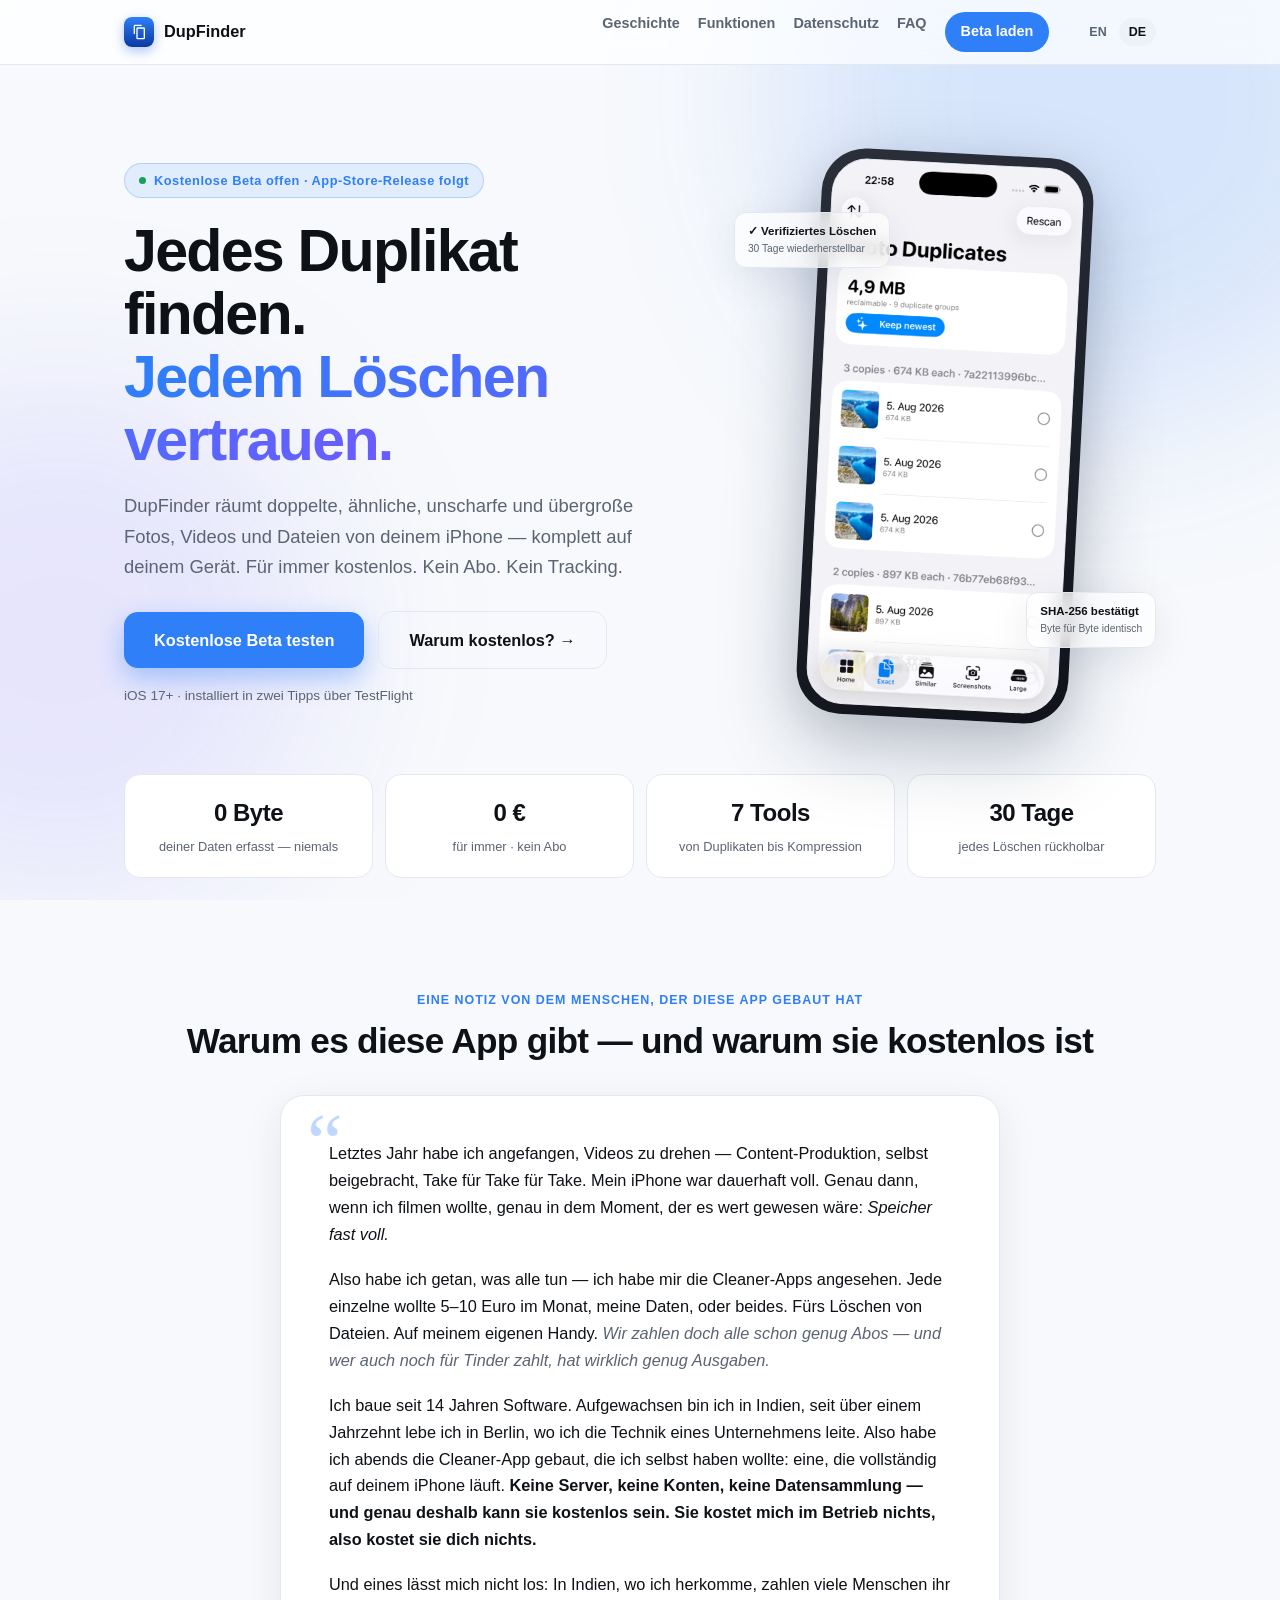
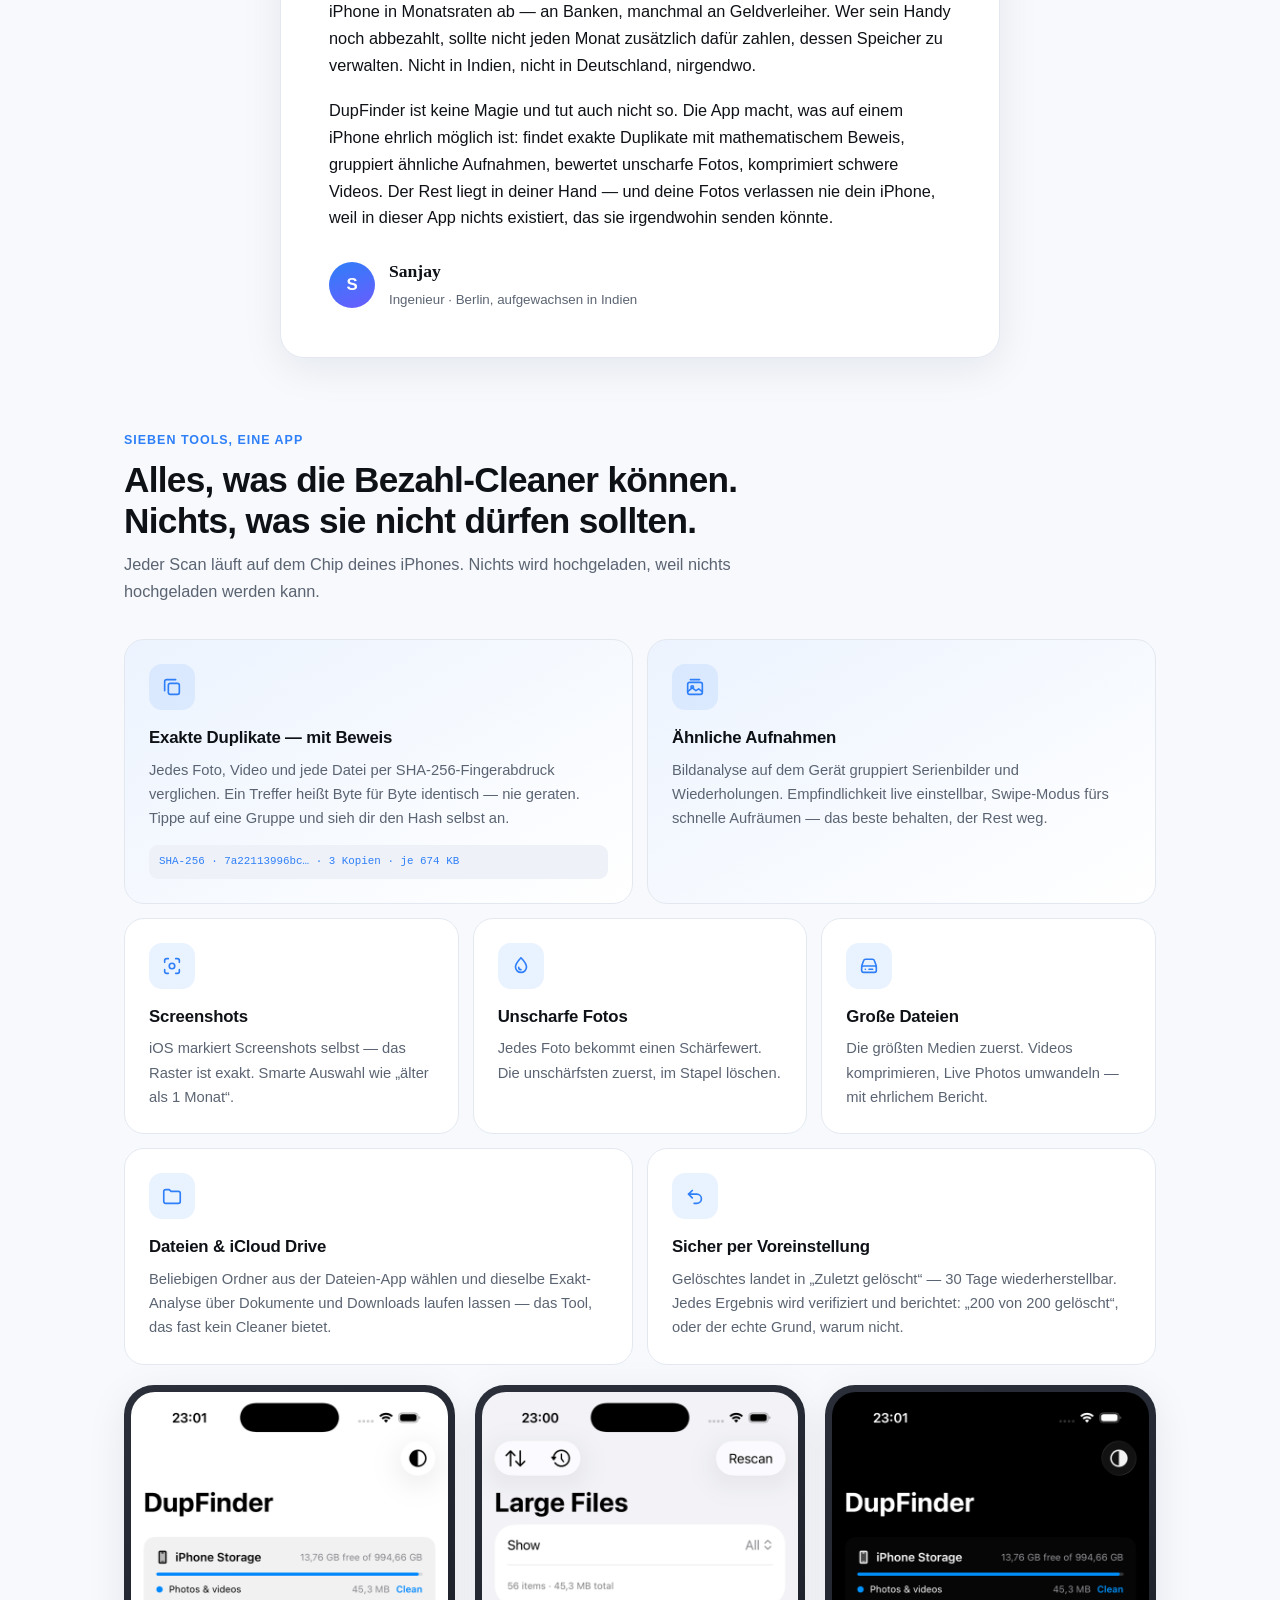
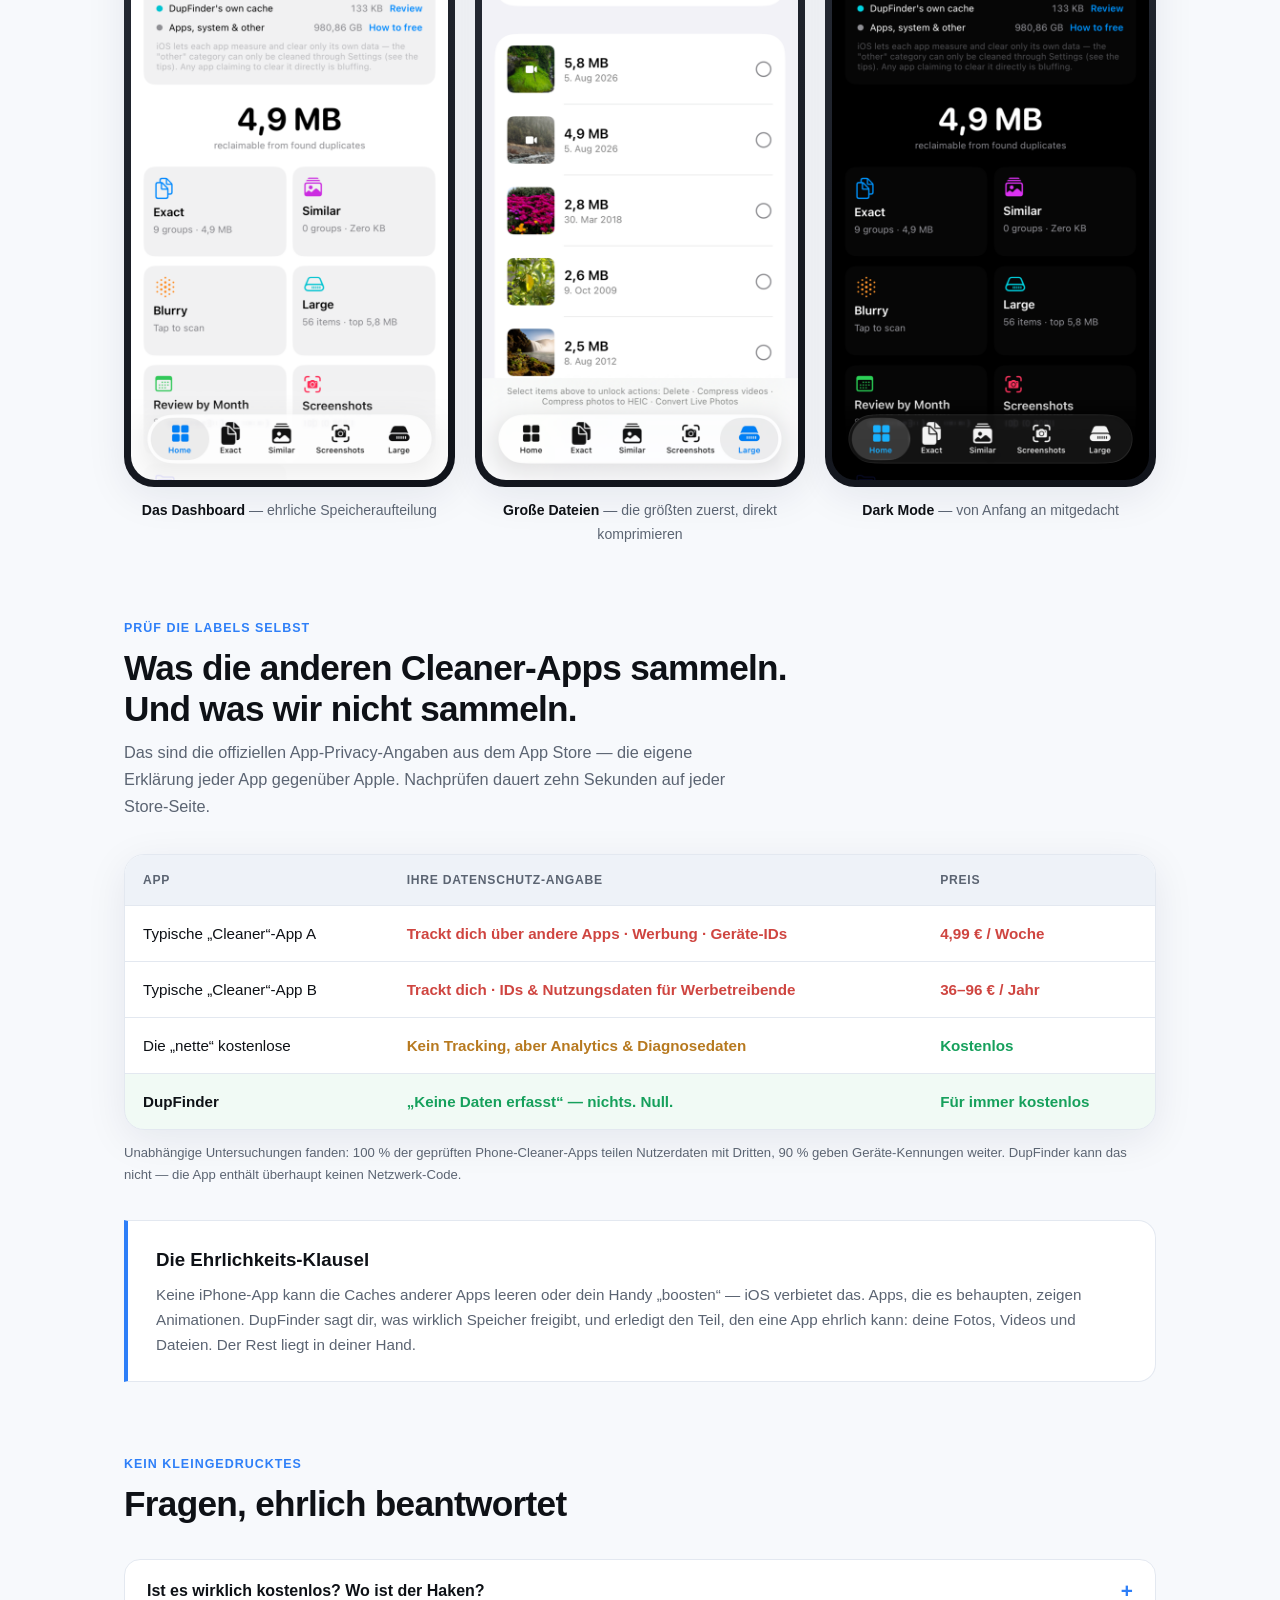
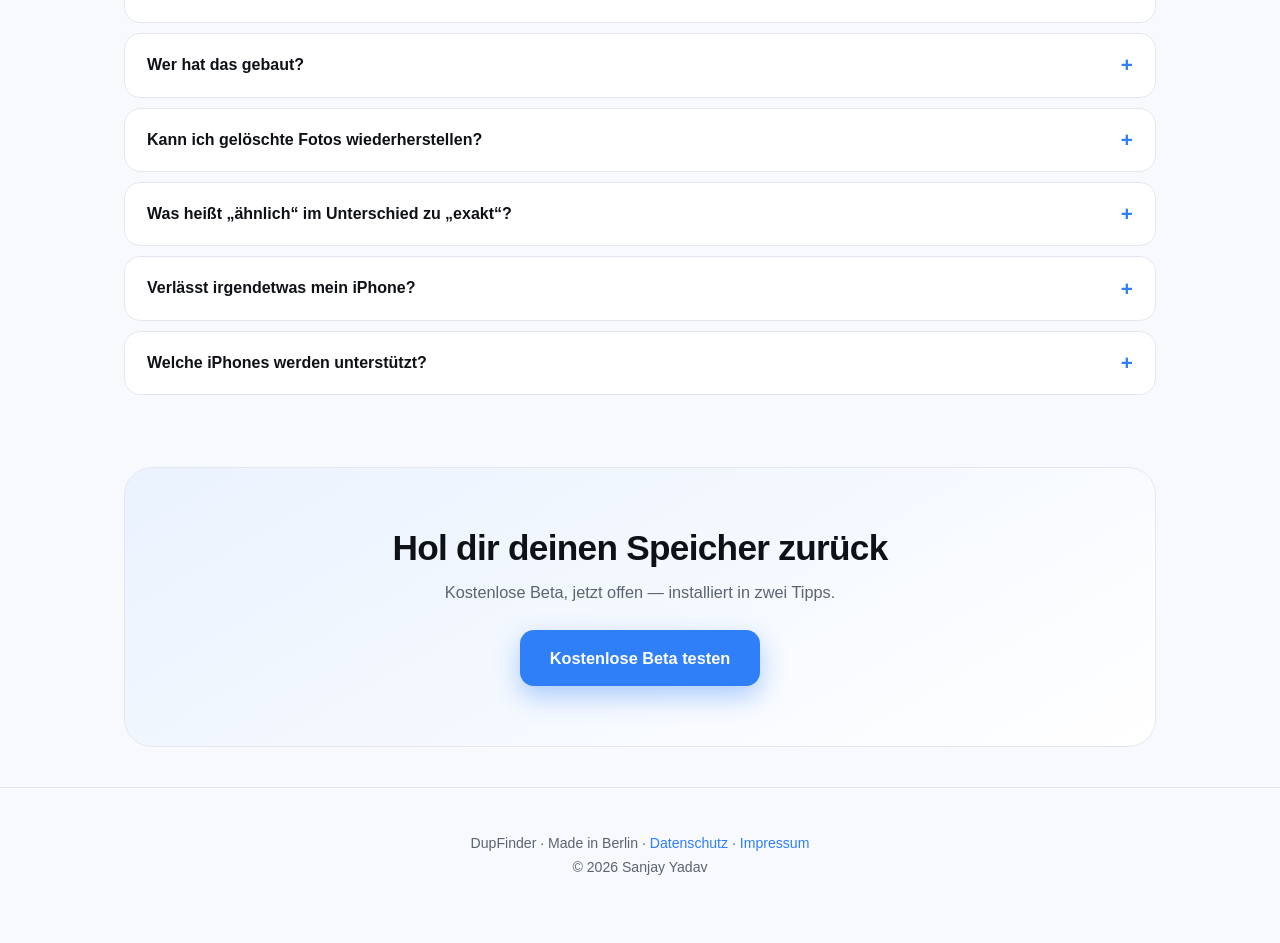
==== de/index.html @ 65a42e88 "Modern bilingual redesign: real app screenshots, founder story, DE version, Impressum" ====
<!DOCTYPE html>
<html lang="de">
<head>
<meta charset="utf-8">
<meta name="viewport" content="width=device-width, initial-scale=1">
<title>DupFinder — Jedes Duplikat finden. Jedem Löschen vertrauen.</title>
<meta name="description" content="DupFinder findet doppelte, ähnliche, unscharfe und übergroße Fotos, Videos und Dateien auf deinem iPhone — komplett auf dem Gerät. Für immer kostenlos. Kein Abo. Kein Tracking. Keine Uploads. Niemals.">
<link rel="alternate" hreflang="en" href="https://sanjay04yadav.github.io/dupfinder/">
<link rel="alternate" hreflang="de" href="https://sanjay04yadav.github.io/dupfinder/de/">
<link rel="stylesheet" href="../style.css">
</head>
<body>
<div class="aurora" aria-hidden="true"></div>

<nav>
  <div class="nav-inner">
    <a class="brand" href="#">
      <span class="mark"><svg viewBox="0 0 24 24"><path d="M16 1H6a2 2 0 0 0-2 2v12h2V3h10V1zm3 4H10a2 2 0 0 0-2 2v14a2 2 0 0 0 2 2h9a2 2 0 0 0 2-2V7a2 2 0 0 0-2-2zm0 16h-9V7h9v14z"/></svg></span>
      DupFinder
    </a>
    <div class="nav-links">
      <a href="#story">Geschichte</a>
      <a href="#features">Funktionen</a>
      <a href="#privacy">Datenschutz</a>
      <a href="#faq">FAQ</a>
      <a class="nav-cta" href="https://testflight.apple.com/join/9675T9D4">Beta laden</a>
    </div>
    <div class="nav-lang">
      <a href="../" onclick="try{localStorage.setItem('df-lang','en')}catch(e){}">EN</a>
      <span>DE</span>
    </div>
  </div>
</nav>

<header class="hero">
  <div class="wrap hero-grid">
    <div>
      <span class="eyebrow"><span class="dot"></span>Kostenlose Beta offen · App-Store-Release folgt</span>
      <h1>Jedes Duplikat finden.<br><span class="grad">Jedem Löschen vertrauen.</span></h1>
      <p class="tagline">DupFinder räumt doppelte, ähnliche, unscharfe und übergroße Fotos, Videos und Dateien von deinem iPhone — komplett auf deinem Gerät. Für immer kostenlos. Kein Abo. Kein Tracking.</p>
      <div class="cta-row">
        <a class="cta" href="https://testflight.apple.com/join/9675T9D4">Kostenlose Beta testen</a>
        <a class="cta ghost" href="#story">Warum kostenlos? →</a>
      </div>
      <p class="cta-note">iOS 17+ · installiert in zwei Tipps über TestFlight</p>
    </div>

    <div class="phone-stage reveal">
      <div class="phone">
        <div class="screen">
          <picture>
            <source srcset="../assets/exact_dark.png" media="(prefers-color-scheme: dark)">
            <img src="../assets/exact_light.png" width="1206" height="2622"
                 alt="DupFinders Foto-Duplikate-Ansicht: 4,9 MB rückholbar in 9 Duplikat-Gruppen, jede Gruppe mit ihrem SHA-256-Hash beschriftet">
          </picture>
        </div>
      </div>
      <div class="chip-float chip-a">✓ Verifiziertes Löschen<small>30 Tage wiederherstellbar</small></div>
      <div class="chip-float chip-b">SHA-256 bestätigt<small>Byte für Byte identisch</small></div>
    </div>
  </div>

  <div class="wrap">
    <div class="stats reveal">
      <div class="stat"><b>0 Byte</b><small>deiner Daten erfasst — niemals</small></div>
      <div class="stat"><b>0 €</b><small>für immer · kein Abo</small></div>
      <div class="stat"><b>7 Tools</b><small>von Duplikaten bis Kompression</small></div>
      <div class="stat"><b>30 Tage</b><small>jedes Löschen rückholbar</small></div>
    </div>
  </div>
</header>

<section id="story">
  <div class="wrap">
    <p class="sec-kicker" style="text-align:center">Eine Notiz von dem Menschen, der diese App gebaut hat</p>
    <h2 style="text-align:center; margin-bottom:34px">Warum es diese App gibt — und warum sie kostenlos ist</h2>
    <div class="letter reveal">
      <p>Letztes Jahr habe ich angefangen, Videos zu drehen — Content-Produktion, selbst beigebracht, Take für Take für Take. Mein iPhone war dauerhaft voll. Genau dann, wenn ich filmen wollte, genau in dem Moment, der es wert gewesen wäre: <em>Speicher fast voll.</em></p>
      <p>Also habe ich getan, was alle tun — ich habe mir die Cleaner-Apps angesehen. Jede einzelne wollte 5–10&nbsp;Euro im Monat, meine Daten, oder beides. Fürs Löschen von Dateien. Auf meinem eigenen Handy. <span class="aside">Wir zahlen doch alle schon genug Abos — und wer auch noch für Tinder zahlt, hat wirklich genug Ausgaben.</span></p>
      <p>Ich baue seit 14 Jahren Software. Aufgewachsen bin ich in Indien, seit über einem Jahrzehnt lebe ich in Berlin, wo ich die Technik eines Unternehmens leite. Also habe ich abends die Cleaner-App gebaut, die ich selbst haben wollte: eine, die vollständig auf deinem iPhone läuft. <strong>Keine Server, keine Konten, keine Datensammlung — und genau deshalb kann sie kostenlos sein. Sie kostet mich im Betrieb nichts, also kostet sie dich nichts.</strong></p>
      <p>Und eines lässt mich nicht los: In Indien, wo ich herkomme, zahlen viele Menschen ihr iPhone in Monatsraten ab — an Banken, manchmal an Geldverleiher. Wer sein Handy noch abbezahlt, sollte nicht jeden Monat zusätzlich dafür zahlen, dessen Speicher zu verwalten. Nicht in Indien, nicht in Deutschland, nirgendwo.</p>
      <p>DupFinder ist keine Magie und tut auch nicht so. Die App macht, was auf einem iPhone ehrlich möglich ist: findet exakte Duplikate mit mathematischem Beweis, gruppiert ähnliche Aufnahmen, bewertet unscharfe Fotos, komprimiert schwere Videos. Der Rest liegt in deiner Hand — und deine Fotos verlassen nie dein iPhone, weil in dieser App nichts existiert, das sie irgendwohin senden könnte.</p>
      <div class="sig">
        <span class="ava">S</span>
        <span><b>Sanjay</b><small>Ingenieur · Berlin, aufgewachsen in Indien</small></span>
      </div>
    </div>
  </div>
</section>

<section id="features">
  <div class="wrap">
    <p class="sec-kicker">Sieben Tools, eine App</p>
    <h2>Alles, was die Bezahl-Cleaner können.<br>Nichts, was sie nicht dürfen sollten.</h2>
    <p class="lead">Jeder Scan läuft auf dem Chip deines iPhones. Nichts wird hochgeladen, weil nichts hochgeladen werden kann.</p>
    <div class="bento reveal">
      <div class="b-card hero-card">
        <span class="icon"><svg viewBox="0 0 24 24"><rect x="8" y="8" width="12" height="12" rx="2"/><path d="M16 4H6a2 2 0 0 0-2 2v10"/></svg></span>
        <h3>Exakte Duplikate — mit Beweis</h3>
        <p>Jedes Foto, Video und jede Datei per SHA-256-Fingerabdruck verglichen. Ein Treffer heißt Byte für Byte identisch — nie geraten. Tippe auf eine Gruppe und sieh dir den Hash selbst an.</p>
        <div class="proof">SHA-256 · 7a22113996bc… · 3 Kopien · je 674 KB</div>
      </div>
      <div class="b-card hero-card">
        <span class="icon"><svg viewBox="0 0 24 24"><rect x="4" y="7" width="16" height="13" rx="2"/><path d="M7 4h10"/><circle cx="9" cy="12" r="1.4"/><path d="M4 17l5-4 4 3 3-2 4 3"/></svg></span>
        <h3>Ähnliche Aufnahmen</h3>
        <p>Bildanalyse auf dem Gerät gruppiert Serienbilder und Wiederholungen. Empfindlichkeit live einstellbar, Swipe-Modus fürs schnelle Aufräumen — das beste behalten, der Rest weg.</p>
      </div>
      <div class="b-card">
        <span class="icon"><svg viewBox="0 0 24 24"><path d="M4 8V6a2 2 0 0 1 2-2h2"/><path d="M16 4h2a2 2 0 0 1 2 2v2"/><path d="M20 16v2a2 2 0 0 1-2 2h-2"/><path d="M8 20H6a2 2 0 0 1-2-2v-2"/><circle cx="12" cy="12" r="3"/></svg></span>
        <h3>Screenshots</h3>
        <p>iOS markiert Screenshots selbst — das Raster ist exakt. Smarte Auswahl wie „älter als 1 Monat“.</p>
      </div>
      <div class="b-card">
        <span class="icon"><svg viewBox="0 0 24 24"><path d="M12 3s6 6.3 6 10a6 6 0 0 1-12 0c0-3.7 6-10 6-10z"/><path d="M9.5 13.5a2.5 2.5 0 0 0 2.5 2.5"/></svg></span>
        <h3>Unscharfe Fotos</h3>
        <p>Jedes Foto bekommt einen Schärfewert. Die unschärfsten zuerst, im Stapel löschen.</p>
      </div>
      <div class="b-card">
        <span class="icon"><svg viewBox="0 0 24 24"><path d="M4 12l2.2-6a2 2 0 0 1 1.9-1.4h7.8a2 2 0 0 1 1.9 1.4L20 12"/><rect x="4" y="12" width="16" height="7" rx="2"/><path d="M8 15.5h.01"/><path d="M12 15.5h4"/></svg></span>
        <h3>Große Dateien</h3>
        <p>Die größten Medien zuerst. Videos komprimieren, Live Photos umwandeln — mit ehrlichem Bericht.</p>
      </div>
      <div class="b-card wide">
        <span class="icon"><svg viewBox="0 0 24 24"><path d="M3 7a2 2 0 0 1 2-2h4l2 2h8a2 2 0 0 1 2 2v9a2 2 0 0 1-2 2H5a2 2 0 0 1-2-2z"/></svg></span>
        <h3>Dateien &amp; iCloud Drive</h3>
        <p>Beliebigen Ordner aus der Dateien-App wählen und dieselbe Exakt-Analyse über Dokumente und Downloads laufen lassen — das Tool, das fast kein Cleaner bietet.</p>
      </div>
      <div class="b-card wide">
        <span class="icon"><svg viewBox="0 0 24 24"><path d="M9 14l-4-4 4-4"/><path d="M5 10h9a5 5 0 0 1 0 10h-3"/></svg></span>
        <h3>Sicher per Voreinstellung</h3>
        <p>Gelöschtes landet in „Zuletzt gelöscht“ — 30 Tage wiederherstellbar. Jedes Ergebnis wird verifiziert und berichtet: „200 von 200 gelöscht“, oder der echte Grund, warum nicht.</p>
      </div>
    </div>

    <div class="shots reveal" style="margin-top:20px">
      <div class="shot"><figure>
        <div class="frame"><img src="../assets/home_light.png" loading="lazy" alt="DupFinder-Startseite mit ehrlicher Speicheraufteilung und Scan-Ergebnissen"></div>
        <figcaption><b>Das Dashboard</b> — ehrliche Speicheraufteilung</figcaption>
      </figure></div>
      <div class="shot"><figure>
        <div class="frame"><img src="../assets/large_light.png" loading="lazy" alt="Große-Dateien-Ansicht mit den größten Videos und Fotos zuerst"></div>
        <figcaption><b>Große Dateien</b> — die größten zuerst, direkt komprimieren</figcaption>
      </figure></div>
      <div class="shot"><figure>
        <div class="frame"><img src="../assets/home_dark.png" loading="lazy" alt="DupFinder-Dashboard im Dark Mode"></div>
        <figcaption><b>Dark Mode</b> — von Anfang an mitgedacht</figcaption>
      </figure></div>
    </div>
  </div>
</section>

<section id="privacy">
  <div class="wrap">
    <p class="sec-kicker">Prüf die Labels selbst</p>
    <h2>Was die anderen Cleaner-Apps sammeln.<br>Und was wir nicht sammeln.</h2>
    <p class="lead">Das sind die offiziellen App-Privacy-Angaben aus dem App Store — die eigene Erklärung jeder App gegenüber Apple. Nachprüfen dauert zehn Sekunden auf jeder Store-Seite.</p>
    <div class="table-card reveal">
      <div class="table-scroll">
        <table>
          <tr><th>App</th><th>Ihre Datenschutz-Angabe</th><th>Preis</th></tr>
          <tr><td>Typische „Cleaner“-App A</td><td class="no">Trackt dich über andere Apps · Werbung · Geräte-IDs</td><td class="no">4,99 € / Woche</td></tr>
          <tr><td>Typische „Cleaner“-App B</td><td class="no">Trackt dich · IDs &amp; Nutzungsdaten für Werbetreibende</td><td class="no">36–96 € / Jahr</td></tr>
          <tr><td>Die „nette“ kostenlose</td><td class="warn">Kein Tracking, aber Analytics &amp; Diagnosedaten</td><td class="yes">Kostenlos</td></tr>
          <tr class="self"><td><strong>DupFinder</strong></td><td class="yes">„Keine Daten erfasst“ — nichts. Null.</td><td class="yes">Für immer kostenlos</td></tr>
        </table>
      </div>
    </div>
    <p class="table-note">Unabhängige Untersuchungen fanden: 100 % der geprüften Phone-Cleaner-Apps teilen Nutzerdaten mit Dritten, 90 % geben Geräte-Kennungen weiter. DupFinder kann das nicht — die App enthält überhaupt keinen Netzwerk-Code.</p>

    <div class="honest reveal" style="margin-top:34px">
      <h3 style="margin-bottom:6px">Die Ehrlichkeits-Klausel</h3>
      <p style="color:var(--muted); font-size:.95rem">Keine iPhone-App kann die Caches anderer Apps leeren oder dein Handy „boosten“ — iOS verbietet das. Apps, die es behaupten, zeigen Animationen. DupFinder sagt dir, was wirklich Speicher freigibt, und erledigt den Teil, den eine App ehrlich kann: deine Fotos, Videos und Dateien. Der Rest liegt in deiner Hand.</p>
    </div>
  </div>
</section>

<section id="faq">
  <div class="wrap">
    <p class="sec-kicker">Kein Kleingedrucktes</p>
    <h2>Fragen, ehrlich beantwortet</h2>
    <p class="lead"></p>
    <div class="reveal">
      <details><summary>Ist es wirklich kostenlos? Wo ist der Haken?</summary><p>Für immer kostenlos, ohne Haken — und deshalb ist das glaubwürdig: Die App hat keine Server, keine Cloud, keine Rechenkosten. Alles läuft auf deinem iPhone, es gibt also nichts, wofür irgendjemand zahlen müsste. Sie hat ein paar Wochen Arbeit eines Ingenieurs gekostet, und die sind bezahlt.</p></details>
      <details><summary>Wer hat das gebaut?</summary><p>Ein Ingenieur — Sanjay, 14 Jahre in der Tech-Branche, aufgewachsen in Indien, seit über zehn Jahren in Berlin. Kein anonymes App-Studio: ein Mensch mit Namen, der die App jede Woche auf dem eigenen Handy benutzt.</p></details>
      <details><summary>Kann ich gelöschte Fotos wiederherstellen?</summary><p>Ja — jede Löschung läuft über die iOS-eigene Bestätigung und landet in „Zuletzt gelöscht“, wo sie rund 30 Tage wiederherstellbar ist.</p></details>
      <details><summary>Was heißt „ähnlich“ im Unterschied zu „exakt“?</summary><p>Exakt = identischer Dateiinhalt, bewiesen per SHA-256-Hash. Ähnlich = visuell fast identische Wiederholungen und Serienbilder, erkannt durch Analyse auf dem Gerät — in der App klar getrennt, damit du immer weißt, was was ist.</p></details>
      <details><summary>Verlässt irgendetwas mein iPhone?</summary><p>Nein. Die App hat keinen Netzwerk-Code, also passieren Scan, Analyse und Löschen vollständig auf deinem Gerät. Es gibt nichts zum Abwählen, weil nichts erfasst wird.</p></details>
      <details><summary>Welche iPhones werden unterstützt?</summary><p>iPhone mit iOS 17 oder neuer.</p></details>
    </div>

    <div class="final reveal">
      <h2>Hol dir deinen Speicher zurück</h2>
      <p class="lead" style="margin:8px auto 24px; max-width:none">Kostenlose Beta, jetzt offen — installiert in zwei Tipps.</p>
      <a class="cta" href="https://testflight.apple.com/join/9675T9D4">Kostenlose Beta testen</a>
    </div>
  </div>
</section>

<footer>
  <div class="wrap">
    DupFinder · Made in Berlin · <a href="https://sanjay04yadav.github.io/dupfinder-privacy/">Datenschutz</a> · <a href="../impressum.html">Impressum</a><br>
    © 2026 Sanjay Yadav
  </div>
</footer>

<script>
  (function () {
    if (!("IntersectionObserver" in window)) {
      document.querySelectorAll(".reveal").forEach(function (el) { el.classList.add("in"); });
      return;
    }
    var io = new IntersectionObserver(function (entries) {
      entries.forEach(function (e) {
        if (e.isIntersecting) { e.target.classList.add("in"); io.unobserve(e.target); }
      });
    }, { threshold: 0.12 });
    document.querySelectorAll(".reveal").forEach(function (el) { io.observe(el); });
    // Safety net: never leave content invisible if the observer misfires.
    setTimeout(function () {
      document.querySelectorAll(".reveal:not(.in)").forEach(function (el) { el.classList.add("in"); });
    }, 1200);
  })();
</script>
<script data-goatcounter="https://dupfinder.goatcounter.com/count" async src="//gc.zgo.at/count.js"></script>
</body>
</html>
---- style.css ----
/* DupFinder — modern landing (2026): restrained glass, bento grid, glow accents.
   Self-contained: system fonts only, no external assets. */

:root {
  --accent: #2e7ff8;
  --accent-2: #6a5cff;
  --accent-dark: #0a38a0;
  --bg: #f7f9fc;
  --bg-raise: #ffffff;
  --fg: #0e1116;
  --muted: #5b6472;
  --card: #ffffff;
  --card-2: #eef2f8;
  --border: #e3e8f0;
  --good: #16a05c;
  --bad: #cf4540;
  --warn: #b7791f;
  --glass: rgba(255, 255, 255, .72);
  --glow-a: rgba(46, 127, 248, .16);
  --glow-b: rgba(106, 92, 255, .12);
  --shadow: 0 10px 40px rgba(14, 30, 60, .08);
  --serif: "Iowan Old Style", "New York", Georgia, serif;
}
@media (prefers-color-scheme: dark) {
  :root {
    --bg: #0b0d12;
    --bg-raise: #11141b;
    --fg: #eef1f6;
    --muted: #98a2b3;
    --card: #141822;
    --card-2: #1a1f2c;
    --border: #232a38;
    --glass: rgba(17, 20, 27, .66);
    --glow-a: rgba(46, 127, 248, .22);
    --glow-b: rgba(106, 92, 255, .16);
    --shadow: 0 10px 40px rgba(0, 0, 0, .45);
  }
}

* { margin: 0; padding: 0; box-sizing: border-box; }
html { scroll-behavior: smooth; }
body {
  font-family: -apple-system, BlinkMacSystemFont, "Segoe UI", Roboto, Helvetica, Arial, sans-serif;
  background: var(--bg); color: var(--fg); line-height: 1.65;
  -webkit-font-smoothing: antialiased;
}
.wrap { max-width: 1080px; margin: 0 auto; padding: 0 24px; }

/* ── glow ground ── */
.aurora {
  position: fixed; inset: 0; z-index: -1; pointer-events: none; overflow: hidden;
}
.aurora::before, .aurora::after {
  content: ""; position: absolute; border-radius: 50%; filter: blur(90px);
}
.aurora::before {
  width: 640px; height: 640px; top: -220px; right: -140px; background: var(--glow-a);
}
.aurora::after {
  width: 520px; height: 520px; top: 380px; left: -200px; background: var(--glow-b);
}

/* ── nav ── */
nav {
  position: sticky; top: 0; z-index: 50;
  background: var(--glass);
  -webkit-backdrop-filter: saturate(1.4) blur(14px); backdrop-filter: saturate(1.4) blur(14px);
  border-bottom: 1px solid var(--border);
}
.nav-inner {
  max-width: 1080px; margin: 0 auto; padding: 12px 24px;
  display: flex; align-items: center; gap: 22px;
}
.brand { display: flex; align-items: center; gap: 10px; font-weight: 800; font-size: 1.02rem; text-decoration: none; color: var(--fg); }
.brand .mark {
  width: 30px; height: 30px; border-radius: 8px; display: grid; place-items: center;
  background: linear-gradient(180deg, #2e80fa, #0a38a0);
  box-shadow: 0 4px 12px rgba(30, 90, 220, .35);
}
.brand .mark svg { width: 16px; height: 16px; fill: #fff; }
.nav-links { display: flex; gap: 18px; margin-left: auto; }
.nav-links a { font-size: .9rem; font-weight: 600; color: var(--muted); text-decoration: none; }
.nav-links a:hover { color: var(--fg); }
.nav-cta {
  font-size: .88rem; font-weight: 700; color: #fff !important; text-decoration: none;
  background: var(--accent); padding: 8px 16px; border-radius: 999px;
}
.nav-lang { display: flex; gap: 2px; margin-left: 8px; }
.nav-lang a, .nav-lang span {
  font-size: .78rem; font-weight: 700; padding: 4px 10px; border-radius: 999px;
  text-decoration: none; color: var(--muted);
}
.nav-lang span { background: var(--card-2); color: var(--fg); }
@media (max-width: 720px) { .nav-links a:not(.nav-cta) { display: none; } }

/* ── hero ── */
.hero { padding: 76px 0 40px; }
.hero-grid {
  display: grid; grid-template-columns: 1.15fr .85fr; gap: 40px; align-items: center;
}
@media (max-width: 860px) { .hero-grid { grid-template-columns: 1fr; } }
.eyebrow {
  display: inline-flex; align-items: center; gap: 8px;
  font-size: .8rem; font-weight: 700; letter-spacing: .04em;
  color: var(--accent); background: color-mix(in srgb, var(--accent) 10%, transparent);
  border: 1px solid color-mix(in srgb, var(--accent) 25%, transparent);
  padding: 6px 14px; border-radius: 999px; margin-bottom: 22px;
}
.eyebrow .dot { width: 7px; height: 7px; border-radius: 50%; background: var(--good); }
h1 {
  font-size: clamp(2.4rem, 5.4vw, 3.7rem); line-height: 1.06; letter-spacing: -0.03em;
  font-weight: 800;
}
h1 .grad {
  background: linear-gradient(92deg, var(--accent), var(--accent-2));
  -webkit-background-clip: text; background-clip: text; color: transparent;
}
.tagline { font-size: 1.15rem; color: var(--muted); margin: 20px 0 28px; max-width: 520px; }
.cta-row { display: flex; gap: 14px; align-items: center; flex-wrap: wrap; }
.cta {
  display: inline-block; background: var(--accent); color: #fff; text-decoration: none;
  font-weight: 700; padding: 15px 30px; border-radius: 14px; font-size: 1.02rem;
  box-shadow: 0 10px 26px rgba(46, 127, 248, .38);
  transition: transform .15s ease, box-shadow .15s ease;
}
.cta:hover { transform: translateY(-1px); box-shadow: 0 14px 32px rgba(46, 127, 248, .45); }
.cta.ghost {
  background: transparent; color: var(--fg); border: 1.5px solid var(--border); box-shadow: none;
}
.cta-note { color: var(--muted); font-size: .85rem; margin-top: 16px; }

/* ── phone mockup (real screenshot) ── */
.phone-stage { position: relative; display: grid; place-items: center; padding: 12px 0; }
.phone {
  width: 272px; border-radius: 44px; padding: 10px;
  background: linear-gradient(160deg, #2a2f3a, #10131a);
  box-shadow: var(--shadow), 0 30px 80px rgba(14, 30, 60, .25);
  transform: rotate(3deg);
}
.screen {
  border-radius: 36px; overflow: hidden; background: var(--bg-raise);
  border: 1px solid var(--border); line-height: 0;
}
.screen img { width: 100%; height: auto; display: block; }

/* ── screenshot gallery ── */
.shots { display: grid; grid-template-columns: repeat(3, 1fr); gap: 20px; }
@media (max-width: 780px) { .shots { grid-template-columns: 1fr; max-width: 340px; margin: 0 auto; } }
.shot figure { margin: 0; }
.shot .frame {
  border-radius: 30px; padding: 7px;
  background: linear-gradient(160deg, #2a2f3a, #10131a);
  box-shadow: var(--shadow);
}
.shot .frame img { width: 100%; height: auto; display: block; border-radius: 24px; }
.shot figcaption {
  text-align: center; font-size: .88rem; color: var(--muted); margin-top: 12px;
}
.shot figcaption b { color: var(--fg); }
.chip-float {
  position: absolute; background: var(--glass);
  -webkit-backdrop-filter: blur(10px); backdrop-filter: blur(10px);
  border: 1px solid var(--border); border-radius: 12px;
  padding: 9px 13px; font-size: .72rem; font-weight: 700; box-shadow: var(--shadow);
}
.chip-float small { display: block; font-weight: 500; color: var(--muted); font-size: .64rem; }
.chip-a { top: 12%; left: 0; }
.chip-b { bottom: 14%; right: 0; }
@media (max-width: 860px) { .chip-a { left: 4%; } .chip-b { right: 4%; } }

/* ── stats strip ── */
.stats {
  display: grid; grid-template-columns: repeat(4, 1fr); gap: 12px;
  margin: 44px 0 0;
}
@media (max-width: 720px) { .stats { grid-template-columns: repeat(2, 1fr); } }
.stat {
  background: var(--card); border: 1px solid var(--border); border-radius: 16px;
  padding: 18px 20px; text-align: center;
}
.stat b { font-size: 1.5rem; letter-spacing: -0.02em; display: block; }
.stat small { color: var(--muted); font-size: .8rem; }

/* ── sections ── */
section { padding: 72px 0 0; }
.sec-kicker {
  font-size: .78rem; font-weight: 800; letter-spacing: .08em; text-transform: uppercase;
  color: var(--accent); margin-bottom: 10px;
}
h2 { font-size: clamp(1.6rem, 3.2vw, 2.2rem); letter-spacing: -0.02em; line-height: 1.15; margin-bottom: 10px; }
.lead { color: var(--muted); max-width: 620px; margin-bottom: 34px; font-size: 1.02rem; }

/* ── bento ── */
.bento { display: grid; grid-template-columns: repeat(6, 1fr); gap: 14px; }
.b-card {
  background: var(--card); border: 1px solid var(--border); border-radius: 20px;
  padding: 24px; grid-column: span 2; position: relative; overflow: hidden;
  transition: transform .18s ease, box-shadow .18s ease;
}
.b-card:hover { transform: translateY(-3px); box-shadow: var(--shadow); }
.b-card.wide { grid-column: span 3; }
.b-card.hero-card {
  grid-column: span 3;
  background: linear-gradient(150deg, color-mix(in srgb, var(--accent) 9%, var(--card)), var(--card));
}
@media (max-width: 860px) { .b-card, .b-card.wide, .b-card.hero-card { grid-column: span 6; } }
.b-card .icon {
  display: inline-grid; place-items: center; width: 46px; height: 46px;
  border-radius: 13px; background: color-mix(in srgb, var(--accent) 10%, transparent);
  color: var(--accent); margin-bottom: 14px;
}
.b-card .icon svg { width: 22px; height: 22px; stroke: currentColor; fill: none; stroke-width: 1.8; stroke-linecap: round; stroke-linejoin: round; }
.b-card h3 { font-size: 1.05rem; margin-bottom: 6px; letter-spacing: -0.01em; }
.b-card p { font-size: .92rem; color: var(--muted); }
.b-card .proof {
  margin-top: 14px; font-family: ui-monospace, SFMono-Regular, Menlo, monospace;
  font-size: .68rem; color: var(--accent); background: var(--card-2);
  border-radius: 9px; padding: 8px 10px; overflow: hidden; text-overflow: ellipsis; white-space: nowrap;
}

/* ── founder letter ── */
.letter {
  max-width: 720px; margin: 0 auto; background: var(--card);
  border: 1px solid var(--border); border-radius: 24px; padding: 44px 48px;
  box-shadow: var(--shadow); position: relative;
}
@media (max-width: 640px) { .letter { padding: 30px 24px; } }
.letter::before {
  content: "“"; position: absolute; top: 6px; left: 26px;
  font-family: var(--serif); font-size: 5rem; color: color-mix(in srgb, var(--accent) 30%, transparent);
  line-height: 1;
}
.letter p { margin-bottom: 18px; font-size: 1.02rem; }
.letter .aside { color: var(--muted); font-style: italic; }
.letter .sig { display: flex; align-items: center; gap: 14px; margin-top: 26px; }
.letter .sig .ava {
  width: 46px; height: 46px; border-radius: 50%; display: grid; place-items: center;
  background: linear-gradient(160deg, var(--accent), var(--accent-2));
  color: #fff; font-weight: 800; font-size: 1.05rem;
}
.letter .sig b { display: block; font-family: var(--serif); font-size: 1.1rem; }
.letter .sig small { color: var(--muted); }

/* ── compare table ── */
.table-card {
  background: var(--card); border: 1px solid var(--border); border-radius: 20px;
  overflow: hidden; box-shadow: var(--shadow);
}
.table-scroll { overflow-x: auto; }
table { width: 100%; border-collapse: collapse; font-size: .95rem; }
th, td { padding: 15px 18px; text-align: left; border-bottom: 1px solid var(--border); }
tr:last-child td { border-bottom: none; }
th { font-size: .76rem; text-transform: uppercase; letter-spacing: .06em; color: var(--muted); background: var(--card-2); }
td.yes { color: var(--good); font-weight: 700; }
td.no { color: var(--bad); font-weight: 700; }
td.warn { color: var(--warn); font-weight: 700; }
tr.self td { background: color-mix(in srgb, var(--good) 6%, transparent); }
.table-note { font-size: .82rem; color: var(--muted); margin-top: 12px; }

/* ── honesty ── */
.honest {
  border-left: 4px solid var(--accent); background: var(--card);
  border-radius: 0 18px 18px 0; padding: 24px 28px; border-top: 1px solid var(--border);
  border-right: 1px solid var(--border); border-bottom: 1px solid var(--border);
}

/* ── faq ── */
details {
  background: var(--card); border: 1px solid var(--border); border-radius: 16px;
  padding: 18px 22px; margin-bottom: 10px;
}
summary { font-weight: 700; cursor: pointer; list-style: none; position: relative; padding-right: 28px; }
summary::-webkit-details-marker { display: none; }
summary::after {
  content: "+"; position: absolute; right: 0; top: 50%; transform: translateY(-50%);
  color: var(--accent); font-size: 1.3rem; font-weight: 600; transition: transform .18s ease;
}
details[open] summary::after { transform: translateY(-50%) rotate(45deg); }
details p { margin-top: 10px; color: var(--muted); font-size: .95rem; }

/* ── final cta ── */
.final {
  text-align: center; margin: 72px 0 0; padding: 60px 24px;
  background: linear-gradient(150deg, color-mix(in srgb, var(--accent) 10%, var(--card)), var(--card));
  border: 1px solid var(--border); border-radius: 28px;
}

footer { padding: 44px 0 64px; margin-top: 40px; border-top: 1px solid var(--border); color: var(--muted); font-size: .88rem; text-align: center; }
footer a { color: var(--accent); text-decoration: none; }

/* ── reveal on scroll ── */
.reveal { opacity: 0; transform: translateY(22px); transition: opacity .6s ease, transform .6s ease; }
.reveal.in { opacity: 1; transform: none; }
@media (prefers-reduced-motion: reduce) {
  html { scroll-behavior: auto; }
  .reveal { opacity: 1; transform: none; transition: none; }
  .cta, .b-card { transition: none; }
}
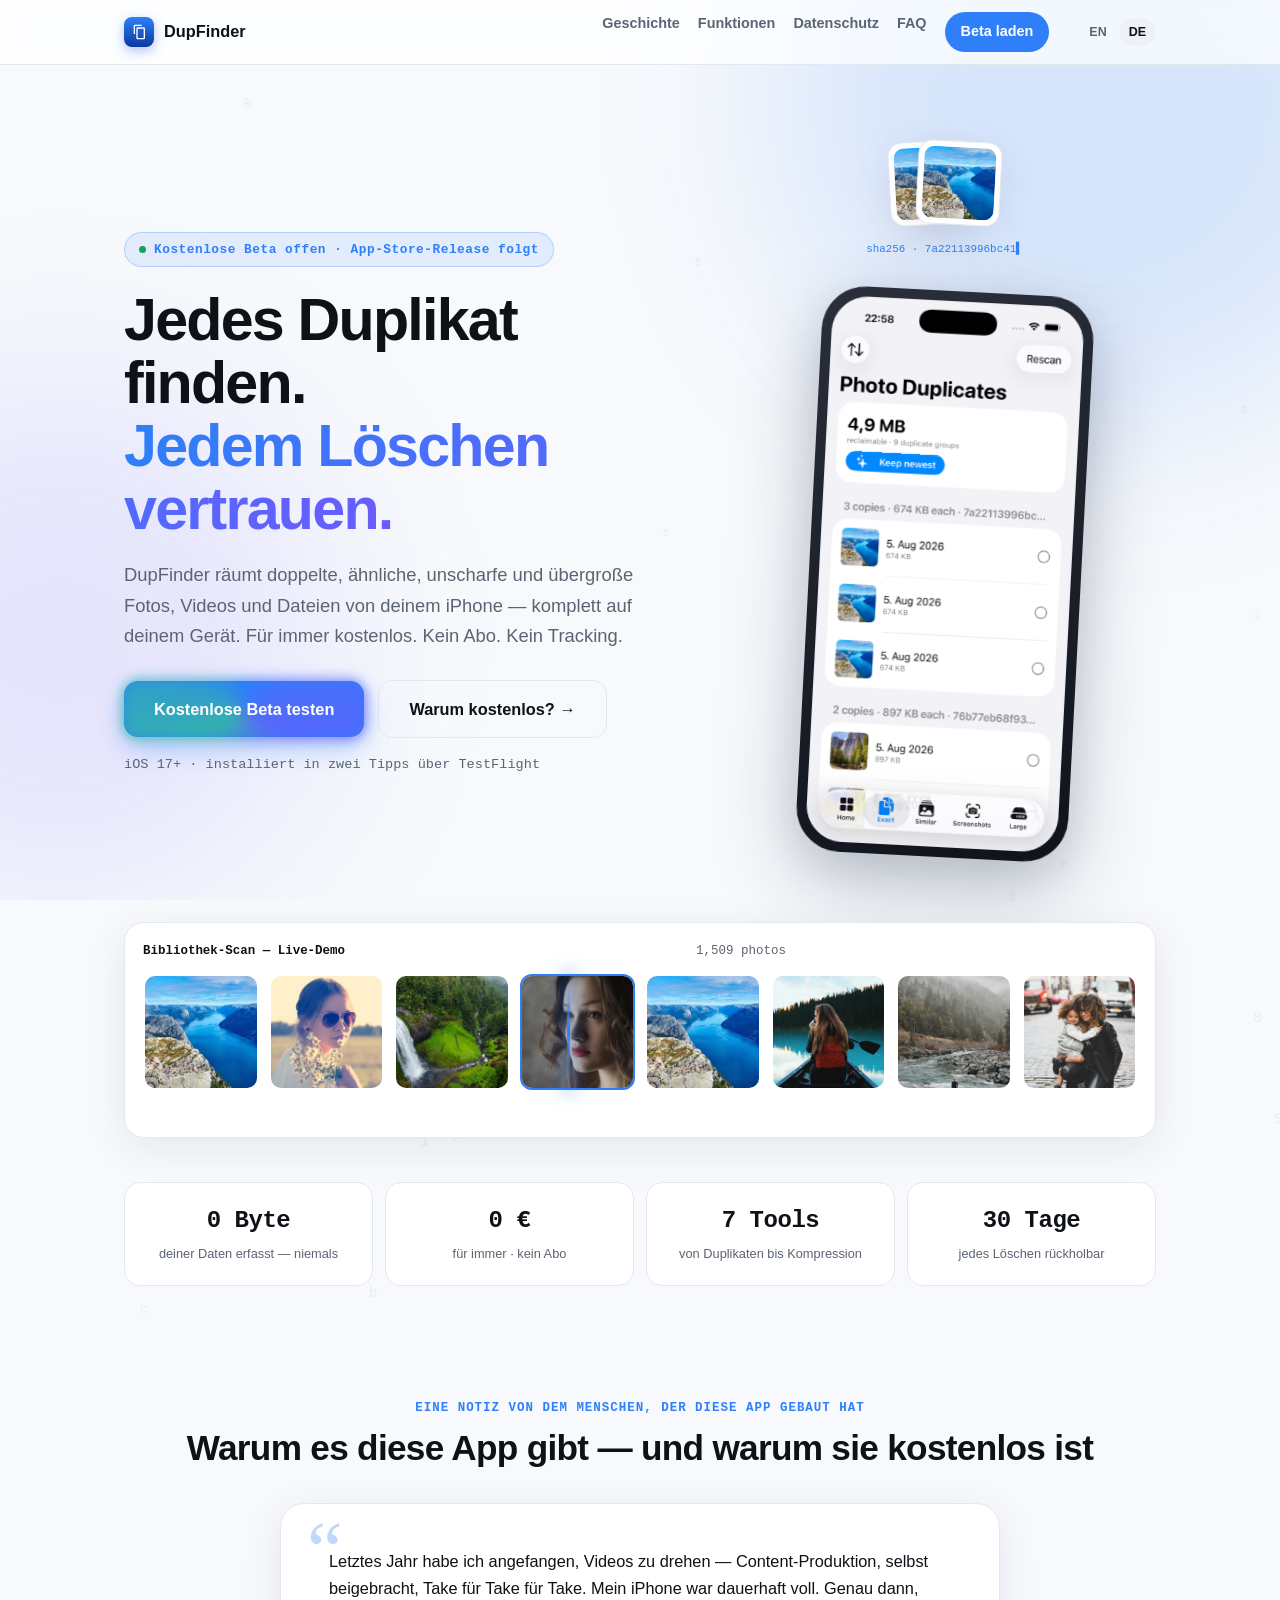
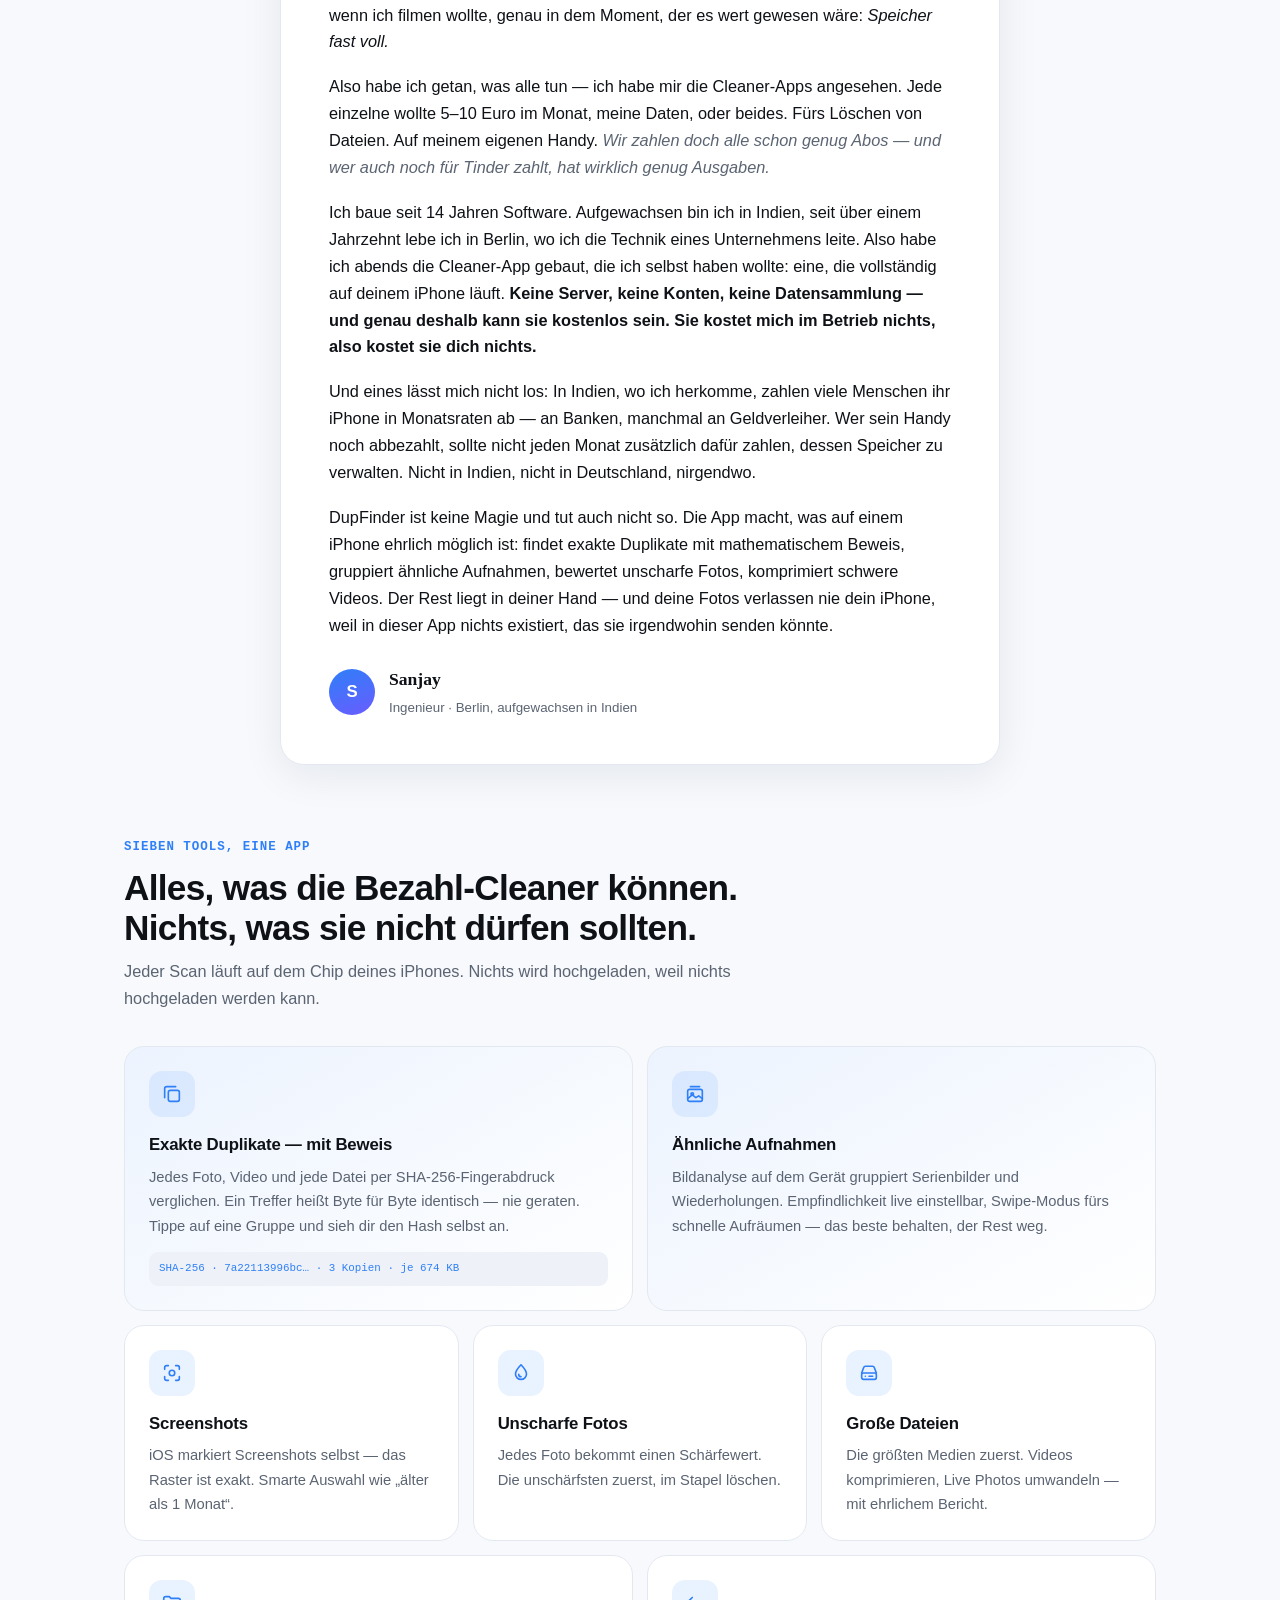
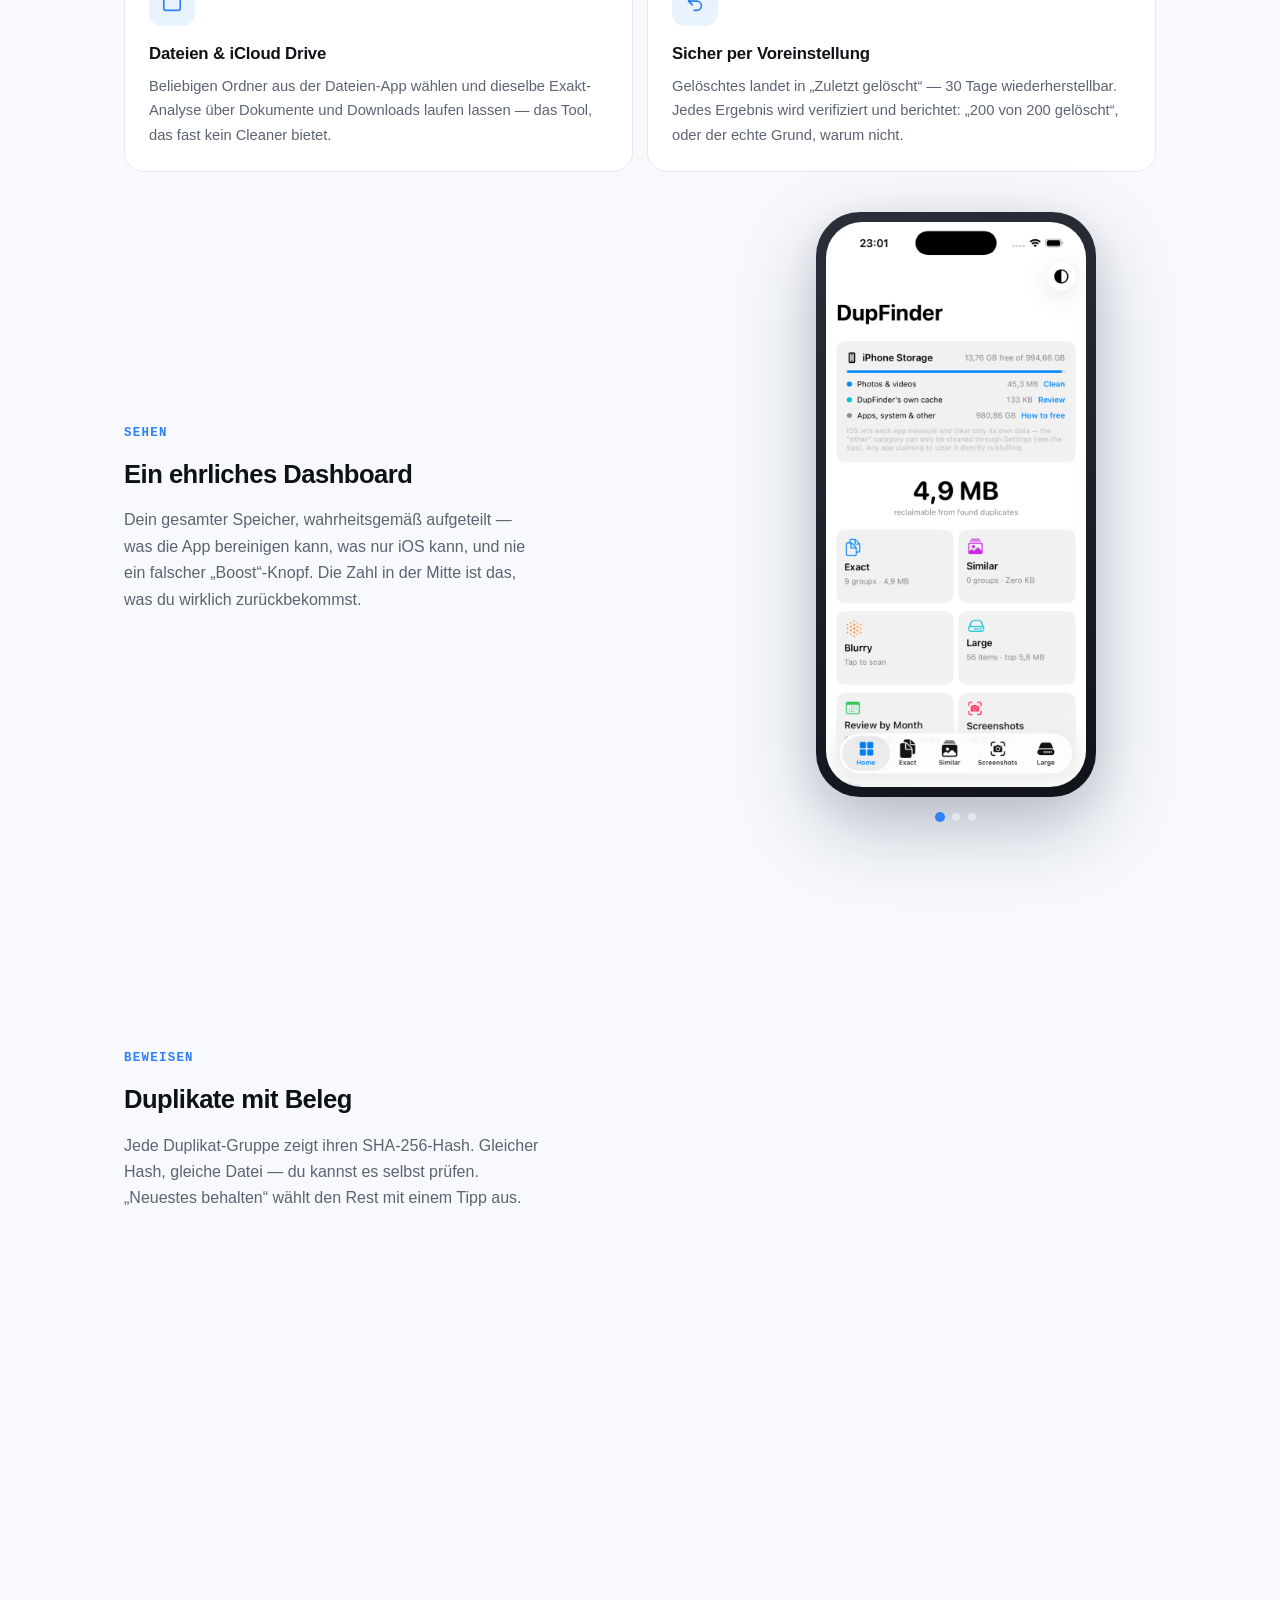
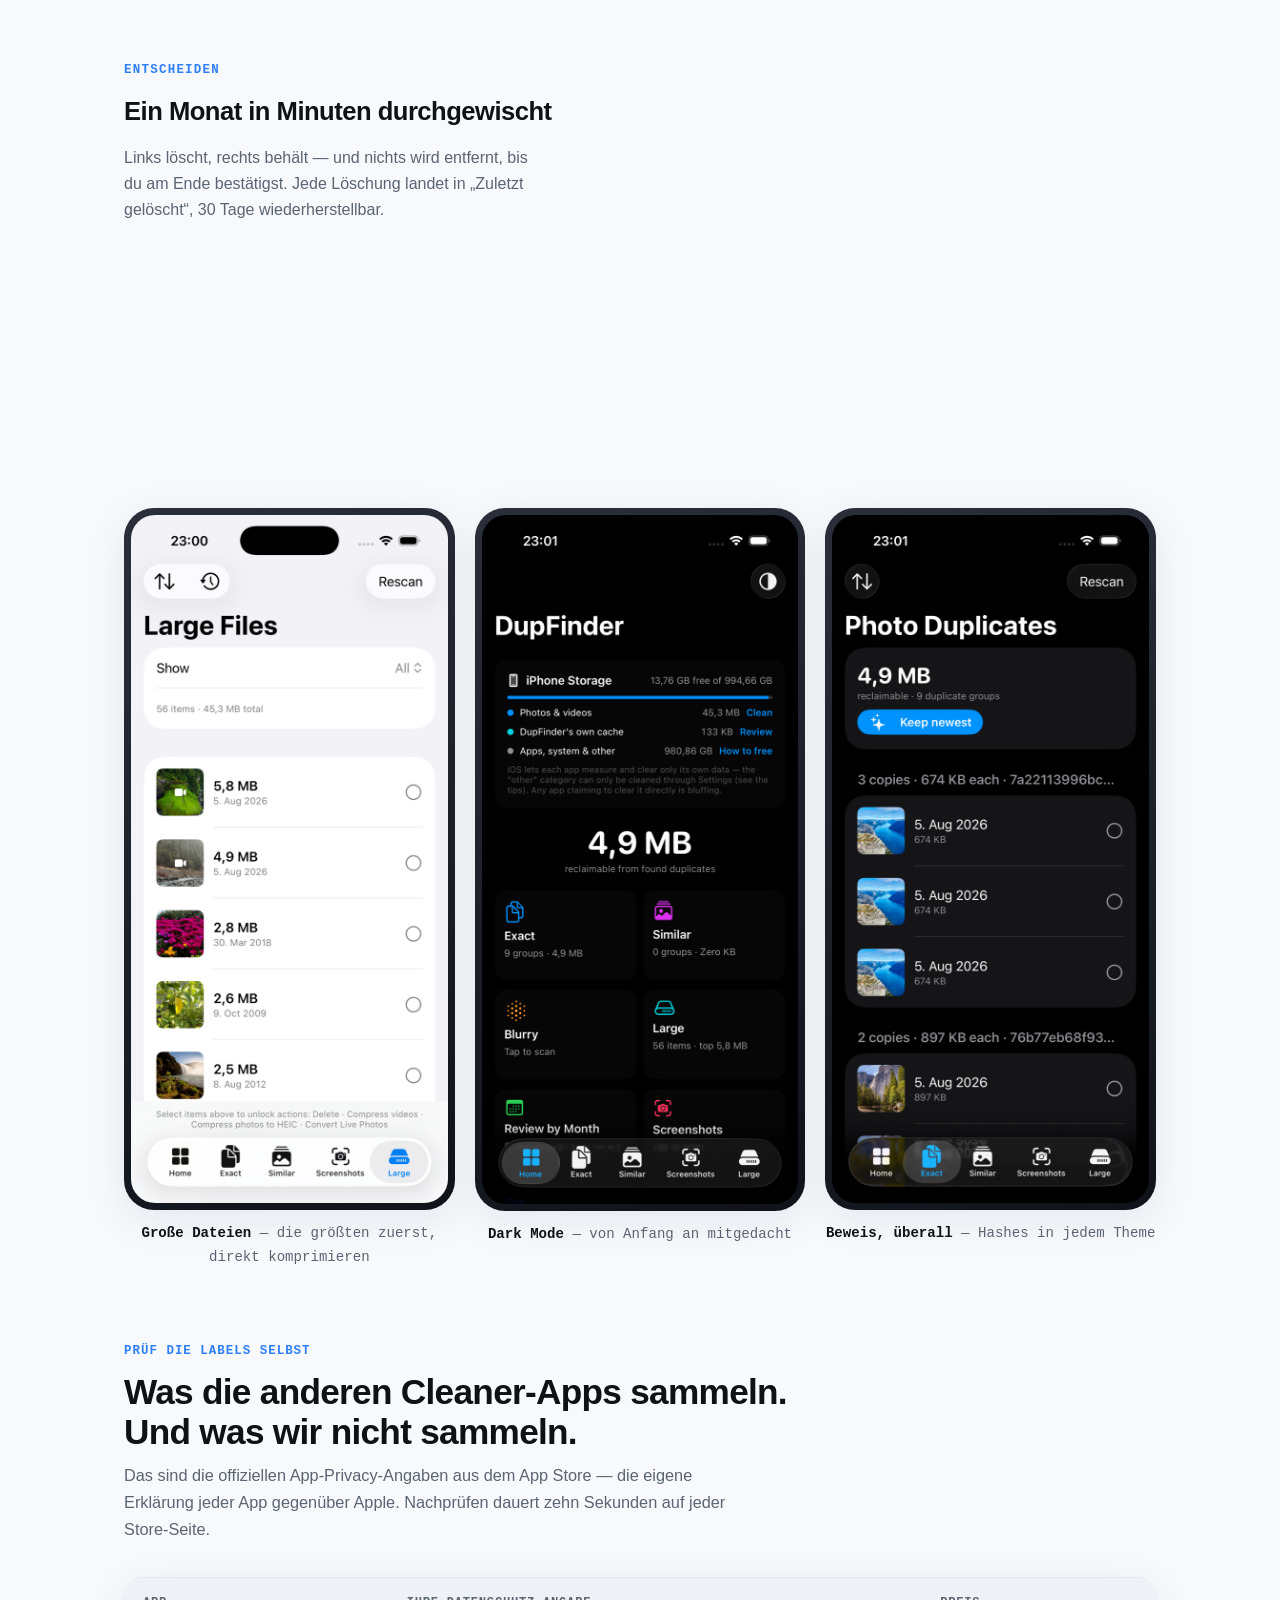
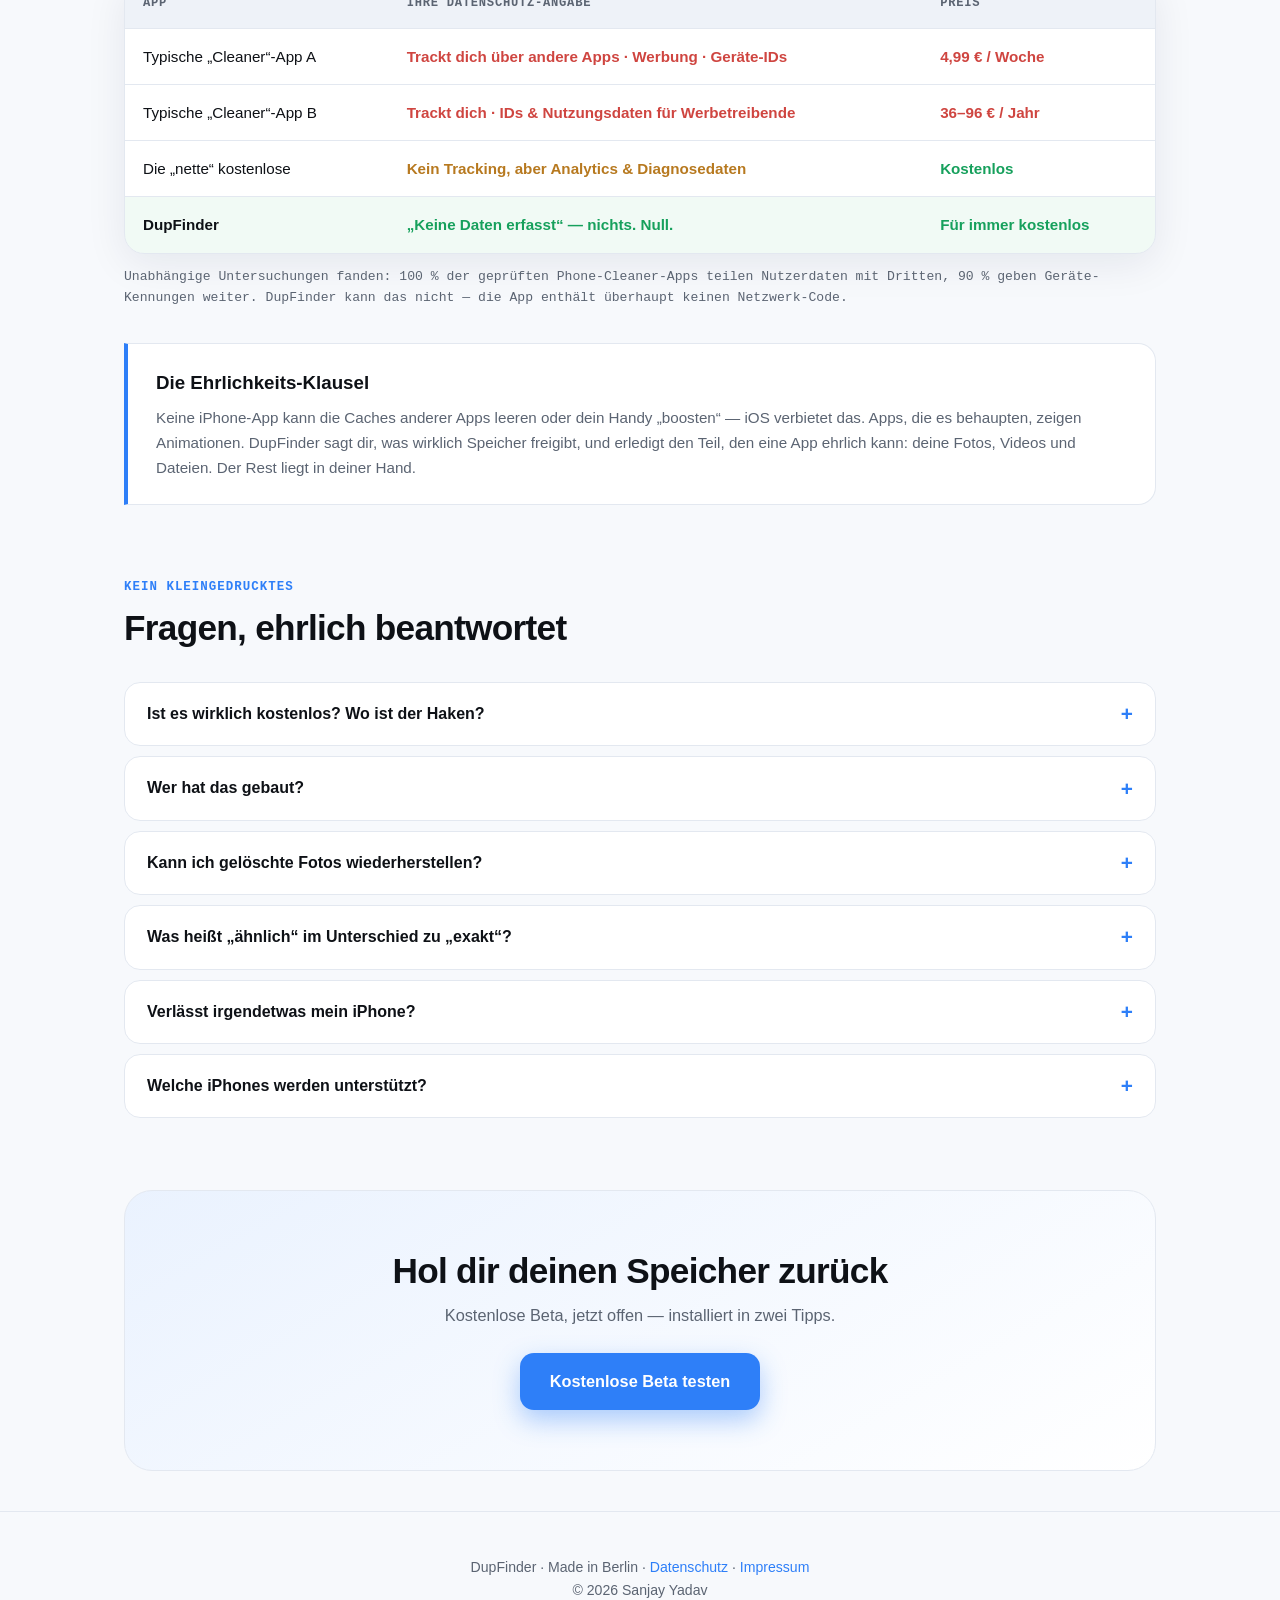
==== commit 51f6e9c6: "Dynamic redesign: live scan demo, scrollytelling, hex field, spotlight cards, nav progress" ====
--- a/de/index.html
+++ b/de/index.html
@@ -29,17 +29,19 @@
       <a href="../" onclick="try{localStorage.setItem('df-lang','en')}catch(e){}">EN</a>
       <span>DE</span>
     </div>
+    <span id="navprog" aria-hidden="true"></span>
   </div>
 </nav>
 
 <header class="hero">
+  <canvas id="hexfield" aria-hidden="true"></canvas>
   <div class="wrap hero-grid">
     <div>
       <span class="eyebrow"><span class="dot"></span>Kostenlose Beta offen · App-Store-Release folgt</span>
       <h1>Jedes Duplikat finden.<br><span class="grad">Jedem Löschen vertrauen.</span></h1>
       <p class="tagline">DupFinder räumt doppelte, ähnliche, unscharfe und übergroße Fotos, Videos und Dateien von deinem iPhone — komplett auf deinem Gerät. Für immer kostenlos. Kein Abo. Kein Tracking.</p>
       <div class="cta-row">
-        <a class="cta" href="https://testflight.apple.com/join/9675T9D4">Kostenlose Beta testen</a>
+        <a class="cta glow" href="https://testflight.apple.com/join/9675T9D4">Kostenlose Beta testen</a>
         <a class="cta ghost" href="#story">Warum kostenlos? →</a>
       </div>
       <p class="cta-note">iOS 17+ · installiert in zwei Tipps über TestFlight</p>
@@ -55,8 +57,36 @@
           </picture>
         </div>
       </div>
-      <div class="chip-float chip-a">✓ Verifiziertes Löschen<small>30 Tage wiederherstellbar</small></div>
-      <div class="chip-float chip-b">SHA-256 bestätigt<small>Byte für Byte identisch</small></div>
+      <div class="pairproof" id="pairproof" aria-hidden="true">
+        <div class="pp-cards">
+          <div class="pp-card pp-1"><img src="../assets/pair.jpg" alt=""></div>
+          <div class="pp-card pp-2"><img src="../assets/pair.jpg" alt=""></div>
+        </div>
+        <div class="pp-hash"></div>
+        <span class="pp-chip">✓ Byte für Byte identisch — eins behalten</span>
+      </div>
+    </div>
+  </div>
+
+  <div class="wrap scanstrip reveal">
+    <div class="scan-frame">
+      <div class="scan-head">
+        <b>Bibliothek-Scan — Live-Demo</b>
+        <span id="scancount">bereit</span>
+        <span class="found" id="scanfound"></span>
+      </div>
+      <div class="scan-row" id="scanrow">
+        <div class="scan-ph"><img src="../assets/t1.jpg" alt=""><span class="tag">7a221139…</span></div>
+        <div class="scan-ph"><img src="../assets/t2.jpg" alt=""><span class="tag">c41a90ef…</span></div>
+        <div class="scan-ph"><img src="../assets/t3.jpg" alt=""><span class="tag">0b77d1a2…</span></div>
+        <div class="scan-ph"><img src="../assets/t4.jpg" alt=""><span class="tag">e39f42bb…</span></div>
+        <div class="scan-ph"><img src="../assets/t5.jpg" alt=""><span class="tag">7a221139…</span></div>
+        <div class="scan-ph"><img src="../assets/t6.jpg" alt=""><span class="tag">918cc0d4…</span></div>
+        <div class="scan-ph"><img src="../assets/t7.jpg" alt=""><span class="tag">5d20af71…</span></div>
+        <div class="scan-ph"><img src="../assets/t8.jpg" alt=""><span class="tag">ab6631f8…</span></div>
+        <div class="scan-beam" id="scanbeam"></div>
+      </div>
+      <div class="scan-verdict" id="scanverdict">✓ Duplikat-Paar gefunden — gleicher Hash 7a221139… · Foto 1 &amp; 5 sind Byte für Byte identisch</div>
     </div>
   </div>
 
@@ -64,8 +94,8 @@
     <div class="stats reveal">
       <div class="stat"><b>0 Byte</b><small>deiner Daten erfasst — niemals</small></div>
       <div class="stat"><b>0 €</b><small>für immer · kein Abo</small></div>
-      <div class="stat"><b>7 Tools</b><small>von Duplikaten bis Kompression</small></div>
-      <div class="stat"><b>30 Tage</b><small>jedes Löschen rückholbar</small></div>
+      <div class="stat"><b><span data-count="7">7</span> Tools</b><small>von Duplikaten bis Kompression</small></div>
+      <div class="stat"><b><span data-count="30">30</span> Tage</b><small>jedes Löschen rückholbar</small></div>
     </div>
   </div>
 </header>
@@ -132,11 +162,41 @@
       </div>
     </div>
 
-    <div class="shots reveal" style="margin-top:20px">
-      <div class="shot"><figure>
-        <div class="frame"><img src="../assets/home_light.png" loading="lazy" alt="DupFinder-Startseite mit ehrlicher Speicheraufteilung und Scan-Ergebnissen"></div>
-        <figcaption><b>Das Dashboard</b> — ehrliche Speicheraufteilung</figcaption>
-      </figure></div>
+    <div class="scrolly" style="margin-top:40px">
+      <div class="scrolly-steps" id="scrollysteps">
+        <div class="step active">
+          <div class="kicker">Sehen</div>
+          <h3>Ein ehrliches Dashboard</h3>
+          <p>Dein gesamter Speicher, wahrheitsgemäß aufgeteilt — was die App bereinigen kann, was nur iOS kann, und nie ein falscher „Boost“-Knopf. Die Zahl in der Mitte ist das, was du wirklich zurückbekommst.</p>
+        </div>
+        <div class="step">
+          <div class="kicker">Beweisen</div>
+          <h3>Duplikate mit Beleg</h3>
+          <p>Jede Duplikat-Gruppe zeigt ihren SHA-256-Hash. Gleicher Hash, gleiche Datei — du kannst es selbst prüfen. „Neuestes behalten“ wählt den Rest mit einem Tipp aus.</p>
+        </div>
+        <div class="step">
+          <div class="kicker">Entscheiden</div>
+          <h3>Ein Monat in Minuten durchgewischt</h3>
+          <p>Links löscht, rechts behält — und nichts wird entfernt, bis du am Ende bestätigst. Jede Löschung landet in „Zuletzt gelöscht“, 30 Tage wiederherstellbar.</p>
+        </div>
+      </div>
+      <div class="scrolly-phone">
+        <div class="scrolly-stick">
+          <div>
+            <div class="frame">
+              <div class="frame-screen" id="scrollyscreen">
+                <img class="base show" src="../assets/home_light.png" alt="DupFinder-Dashboard">
+                <img src="../assets/exact_light.png" loading="lazy" alt="Exakte Duplikate mit SHA-256-Hashes">
+                <img src="../assets/swipe_light.png" loading="lazy" alt="Swipe-Review — behalten oder löschen">
+              </div>
+            </div>
+            <div class="scrolly-dots" id="scrollydots"><span class="on"></span><span></span><span></span></div>
+          </div>
+        </div>
+      </div>
+    </div>
+
+    <div class="shots reveal" style="margin-top:60px">
       <div class="shot"><figure>
         <div class="frame"><img src="../assets/large_light.png" loading="lazy" alt="Große-Dateien-Ansicht mit den größten Videos und Fotos zuerst"></div>
         <figcaption><b>Große Dateien</b> — die größten zuerst, direkt komprimieren</figcaption>
@@ -144,6 +204,10 @@
       <div class="shot"><figure>
         <div class="frame"><img src="../assets/home_dark.png" loading="lazy" alt="DupFinder-Dashboard im Dark Mode"></div>
         <figcaption><b>Dark Mode</b> — von Anfang an mitgedacht</figcaption>
+      </figure></div>
+      <div class="shot"><figure>
+        <div class="frame"><img src="../assets/exact_dark.png" loading="lazy" alt="Exakte-Duplikate-Ansicht im Dark Mode"></div>
+        <figcaption><b>Beweis, überall</b> — Hashes in jedem Theme</figcaption>
       </figure></div>
     </div>
   </div>
@@ -203,24 +267,7 @@
   </div>
 </footer>
 
-<script>
-  (function () {
-    if (!("IntersectionObserver" in window)) {
-      document.querySelectorAll(".reveal").forEach(function (el) { el.classList.add("in"); });
-      return;
-    }
-    var io = new IntersectionObserver(function (entries) {
-      entries.forEach(function (e) {
-        if (e.isIntersecting) { e.target.classList.add("in"); io.unobserve(e.target); }
-      });
-    }, { threshold: 0.12 });
-    document.querySelectorAll(".reveal").forEach(function (el) { io.observe(el); });
-    // Safety net: never leave content invisible if the observer misfires.
-    setTimeout(function () {
-      document.querySelectorAll(".reveal:not(.in)").forEach(function (el) { el.classList.add("in"); });
-    }, 1200);
-  })();
-</script>
+<script src="../fx.js"></script>
 <script data-goatcounter="https://dupfinder.goatcounter.com/count" async src="//gc.zgo.at/count.js"></script>
 </body>
 </html>
--- a/style.css
+++ b/style.css
@@ -46,6 +46,19 @@
 }
 .wrap { max-width: 1080px; margin: 0 auto; padding: 0 24px; }
 
+/* ── evidence type: monospace carries the "proof" voice ── */
+.mono, .sec-kicker, .eyebrow, .cta-note, th, .stat b, .table-note, .shot figcaption {
+  font-family: ui-monospace, "SF Mono", SFMono-Regular, Menlo, monospace;
+}
+.sec-kicker, .eyebrow { letter-spacing: .1em; }
+
+/* ── ambient hex field behind the hero ── */
+#hexfield {
+  position: absolute; inset: 0; width: 100%; height: 100%;
+  pointer-events: none; z-index: -1;
+}
+header.hero { position: relative; }
+
 /* ── glow ground ── */
 .aurora {
   position: fixed; inset: 0; z-index: -1; pointer-events: none; overflow: hidden;
@@ -157,16 +170,48 @@
   text-align: center; font-size: .88rem; color: var(--muted); margin-top: 12px;
 }
 .shot figcaption b { color: var(--fg); }
-.chip-float {
-  position: absolute; background: var(--glass);
-  -webkit-backdrop-filter: blur(10px); backdrop-filter: blur(10px);
-  border: 1px solid var(--border); border-radius: 12px;
-  padding: 9px 13px; font-size: .72rem; font-weight: 700; box-shadow: var(--shadow);
-}
-.chip-float small { display: block; font-weight: 500; color: var(--muted); font-size: .64rem; }
-.chip-a { top: 12%; left: 0; }
-.chip-b { bottom: 14%; right: 0; }
-@media (max-width: 860px) { .chip-a { left: 4%; } .chip-b { right: 4%; } }
+.phone { transition: transform .25s ease; will-change: transform; }
+
+/* ── the signature: two identical photos merge, the hash proves it ── */
+.phone-stage { padding-top: 150px; }
+.pairproof {
+  position: absolute; top: 0; left: 50%; transform: translateX(-50%);
+  width: 240px; text-align: center; z-index: 2;
+}
+.pp-cards { position: relative; height: 96px; }
+.pp-card {
+  position: absolute; top: 0; left: 50%; width: 84px; height: 84px;
+  margin-left: -42px; border-radius: 14px; padding: 5px;
+  background: var(--bg-raise); border: 1px solid var(--border);
+  box-shadow: var(--shadow); transition: transform 1s cubic-bezier(.22,1,.36,1);
+}
+.pp-card img { width: 100%; height: 100%; object-fit: cover; border-radius: 10px; display: block; }
+.pp-1 { transform: translateX(-72px) rotate(-7deg); }
+.pp-2 { transform: translateX(72px) rotate(7deg); }
+.pairproof.merge .pp-1, .pairproof.done .pp-1 { transform: translateX(-14px) rotate(-3deg); }
+.pairproof.merge .pp-2, .pairproof.done .pp-2 { transform: translateX(14px) rotate(3deg); }
+.pp-hash {
+  font-family: ui-monospace, Menlo, monospace; font-size: .68rem;
+  color: var(--accent); min-height: 1.2em; margin-top: 4px;
+}
+.pp-chip {
+  display: inline-block; margin-top: 6px; padding: 5px 12px; border-radius: 999px;
+  background: color-mix(in srgb, var(--good) 14%, transparent); color: var(--good);
+  font-size: .7rem; font-weight: 700;
+  opacity: 0; transform: scale(.7); transition: opacity .3s ease, transform .3s cubic-bezier(.34,1.56,.64,1);
+}
+.pp-chip.on { opacity: 1; transform: scale(1); }
+@media (max-width: 860px) { .phone-stage { padding-top: 160px; } }
+
+/* ── spotlight: cursor-tracked glow on cards ── */
+body.spot .b-card, body.spot .stat { position: relative; overflow: hidden; }
+body.spot .b-card::after, body.spot .stat::after {
+  content: ""; position: absolute; inset: 0; pointer-events: none;
+  background: radial-gradient(220px circle at var(--mx, 50%) var(--my, 50%),
+              color-mix(in srgb, var(--accent) 9%, transparent), transparent 70%);
+  opacity: 0; transition: opacity .25s ease;
+}
+body.spot .b-card:hover::after, body.spot .stat:hover::after { opacity: 1; }
 
 /* ── stats strip ── */
 .stats {
@@ -288,6 +333,101 @@
 footer { padding: 44px 0 64px; margin-top: 40px; border-top: 1px solid var(--border); color: var(--muted); font-size: .88rem; text-align: center; }
 footer a { color: var(--accent); text-decoration: none; }
 
+/* ── nav scroll progress ── */
+#navprog {
+  position: absolute; left: 0; bottom: -1px; height: 2px; width: 0;
+  background: linear-gradient(90deg, var(--accent), var(--accent-2));
+  transition: width .1s linear;
+}
+
+/* ── animated gradient ring on the primary CTA ── */
+.cta.glow { position: relative; z-index: 0; }
+.cta.glow::before {
+  content: ""; position: absolute; inset: -2px; border-radius: 16px; z-index: -1;
+  background: conic-gradient(from var(--ang, 0deg), var(--accent), var(--accent-2), #35c98e, var(--accent));
+  animation: spin-ring 4s linear infinite;
+  filter: blur(6px); opacity: .7;
+}
+@property --ang { syntax: "<angle>"; initial-value: 0deg; inherits: false; }
+@keyframes spin-ring { to { --ang: 360deg; } }
+
+/* ── the scan demo: beam sweeps thumbnails, finds the pair ── */
+.scanstrip { margin-top: 54px; }
+.scan-frame {
+  position: relative; overflow: hidden;
+  background: var(--card); border: 1px solid var(--border); border-radius: 20px;
+  padding: 18px 18px 14px; box-shadow: var(--shadow);
+}
+.scan-head {
+  display: flex; justify-content: space-between; align-items: baseline; margin-bottom: 12px;
+  font-family: ui-monospace, Menlo, monospace; font-size: .78rem; color: var(--muted);
+}
+.scan-head b { color: var(--fg); }
+.scan-head .found { color: var(--good); font-weight: 700; }
+.scan-row { display: grid; grid-template-columns: repeat(8, 1fr); gap: 10px; position: relative; }
+@media (max-width: 720px) { .scan-row { grid-template-columns: repeat(4, 1fr); } }
+.scan-ph {
+  position: relative; aspect-ratio: 1; border-radius: 12px; overflow: hidden;
+  border: 2px solid transparent; transition: border-color .3s ease, transform .3s ease;
+}
+.scan-ph img { width: 100%; height: 100%; object-fit: cover; display: block; }
+.scan-ph.lit { border-color: var(--accent); }
+.scan-ph.dup { border-color: var(--good); transform: scale(1.04); }
+.scan-ph .tag {
+  position: absolute; left: 4px; bottom: 4px; right: 4px;
+  font-family: ui-monospace, Menlo, monospace; font-size: .56rem; text-align: center;
+  color: #fff; background: rgba(10, 14, 22, .72); border-radius: 6px; padding: 2px 3px;
+  opacity: 0; transition: opacity .25s ease;
+}
+.scan-ph.dup .tag, .scan-ph:hover .tag { opacity: 1; }
+.scan-beam {
+  position: absolute; top: 0; bottom: 0; width: 3px; left: -2%;
+  background: linear-gradient(180deg, transparent, var(--accent), transparent);
+  box-shadow: 0 0 18px 3px color-mix(in srgb, var(--accent) 55%, transparent);
+  opacity: 0; pointer-events: none;
+}
+.scan-verdict {
+  margin-top: 12px; text-align: center; font-size: .8rem; font-weight: 700; color: var(--good);
+  font-family: ui-monospace, Menlo, monospace;
+  opacity: 0; transform: translateY(4px); transition: opacity .4s ease, transform .4s ease;
+}
+.scan-verdict.on { opacity: 1; transform: none; }
+
+/* ── scrollytelling: sticky phone, story on the left ── */
+.scrolly { display: grid; grid-template-columns: 1fr 400px; gap: 48px; }
+@media (max-width: 860px) { .scrolly { grid-template-columns: 1fr; } .scrolly-phone { display: none; } }
+.scrolly-steps { display: flex; flex-direction: column; }
+.step {
+  min-height: 68vh; display: flex; flex-direction: column; justify-content: center;
+  opacity: .25; transition: opacity .4s ease;
+}
+.step.active { opacity: 1; }
+.step .kicker {
+  font-family: ui-monospace, Menlo, monospace; font-size: .78rem; font-weight: 800;
+  letter-spacing: .1em; text-transform: uppercase; color: var(--accent); margin-bottom: 10px;
+}
+.step h3 { font-size: 1.6rem; letter-spacing: -0.02em; margin-bottom: 12px; }
+.step p { color: var(--muted); max-width: 420px; }
+.scrolly-phone { position: relative; }
+.scrolly-stick { position: sticky; top: 90px; display: grid; place-items: center; }
+.scrolly-stick .frame {
+  width: 280px; border-radius: 44px; padding: 10px;
+  background: linear-gradient(160deg, #2a2f3a, #10131a);
+  box-shadow: var(--shadow), 0 30px 80px rgba(14, 30, 60, .25);
+}
+.scrolly-stick .frame-screen { border-radius: 36px; overflow: hidden; position: relative; line-height: 0; }
+.scrolly-stick .frame-screen img {
+  width: 100%; height: auto; display: block;
+  position: absolute; inset: 0; opacity: 0; transition: opacity .45s ease;
+}
+.scrolly-stick .frame-screen img.base { position: relative; opacity: 0; }
+.scrolly-stick .frame-screen img.show { opacity: 1; }
+.scrolly-dots { display: flex; gap: 8px; justify-content: center; margin-top: 16px; }
+.scrolly-dots span {
+  width: 8px; height: 8px; border-radius: 50%; background: var(--border); transition: background .3s ease, transform .3s ease;
+}
+.scrolly-dots span.on { background: var(--accent); transform: scale(1.25); }
+
 /* ── reveal on scroll ── */
 .reveal { opacity: 0; transform: translateY(22px); transition: opacity .6s ease, transform .6s ease; }
 .reveal.in { opacity: 1; transform: none; }
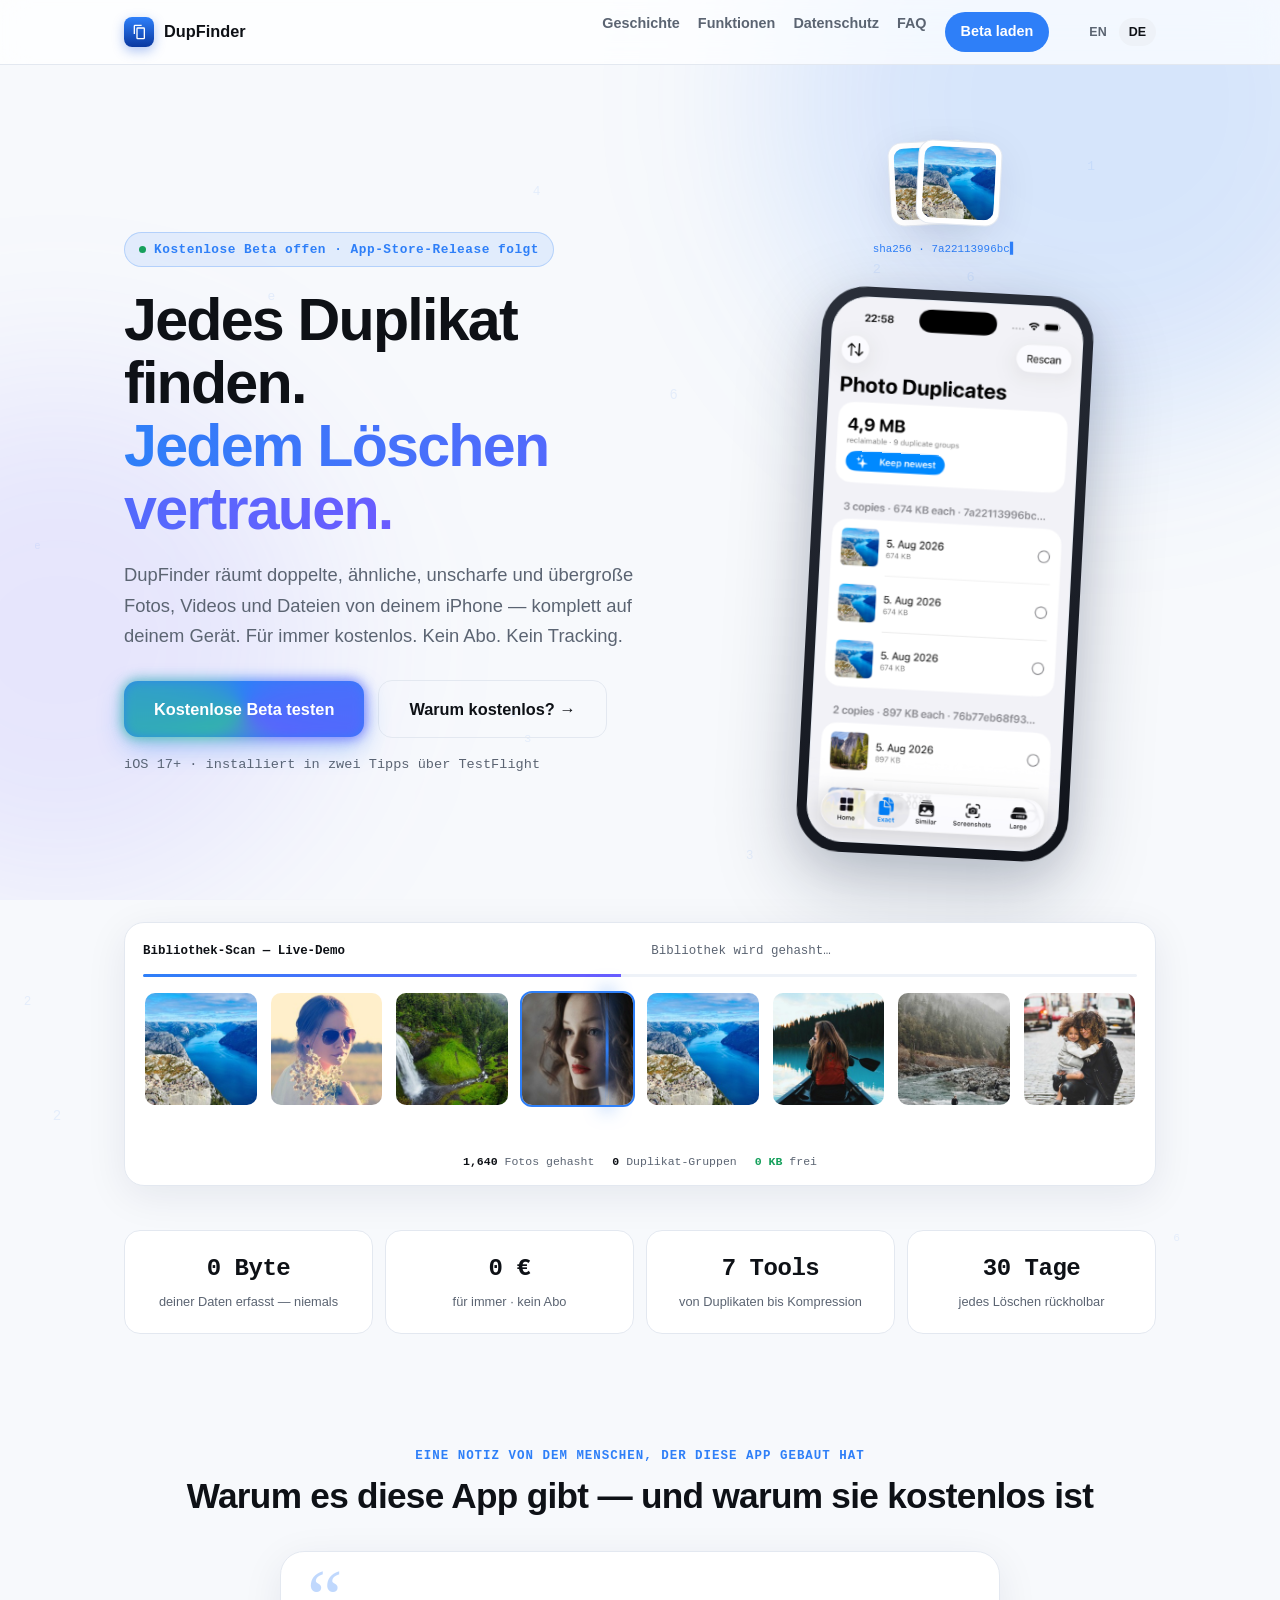
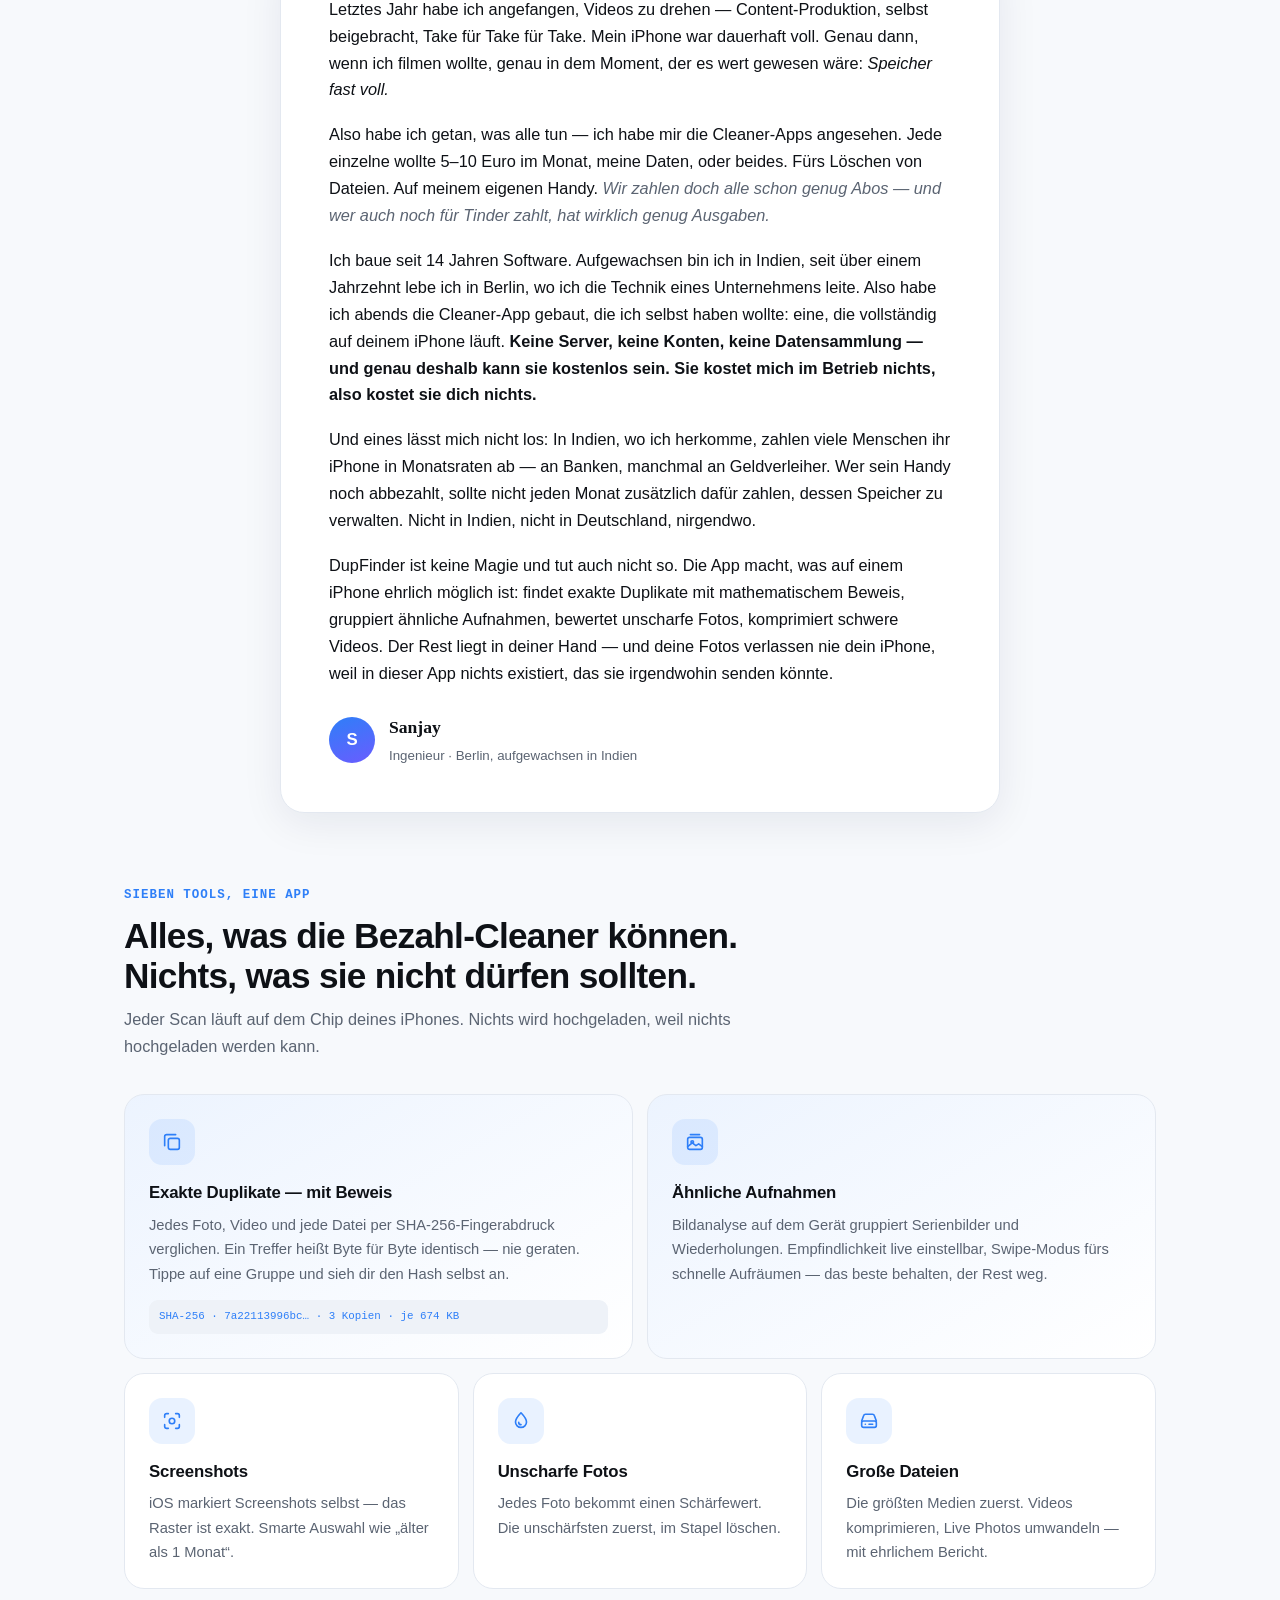
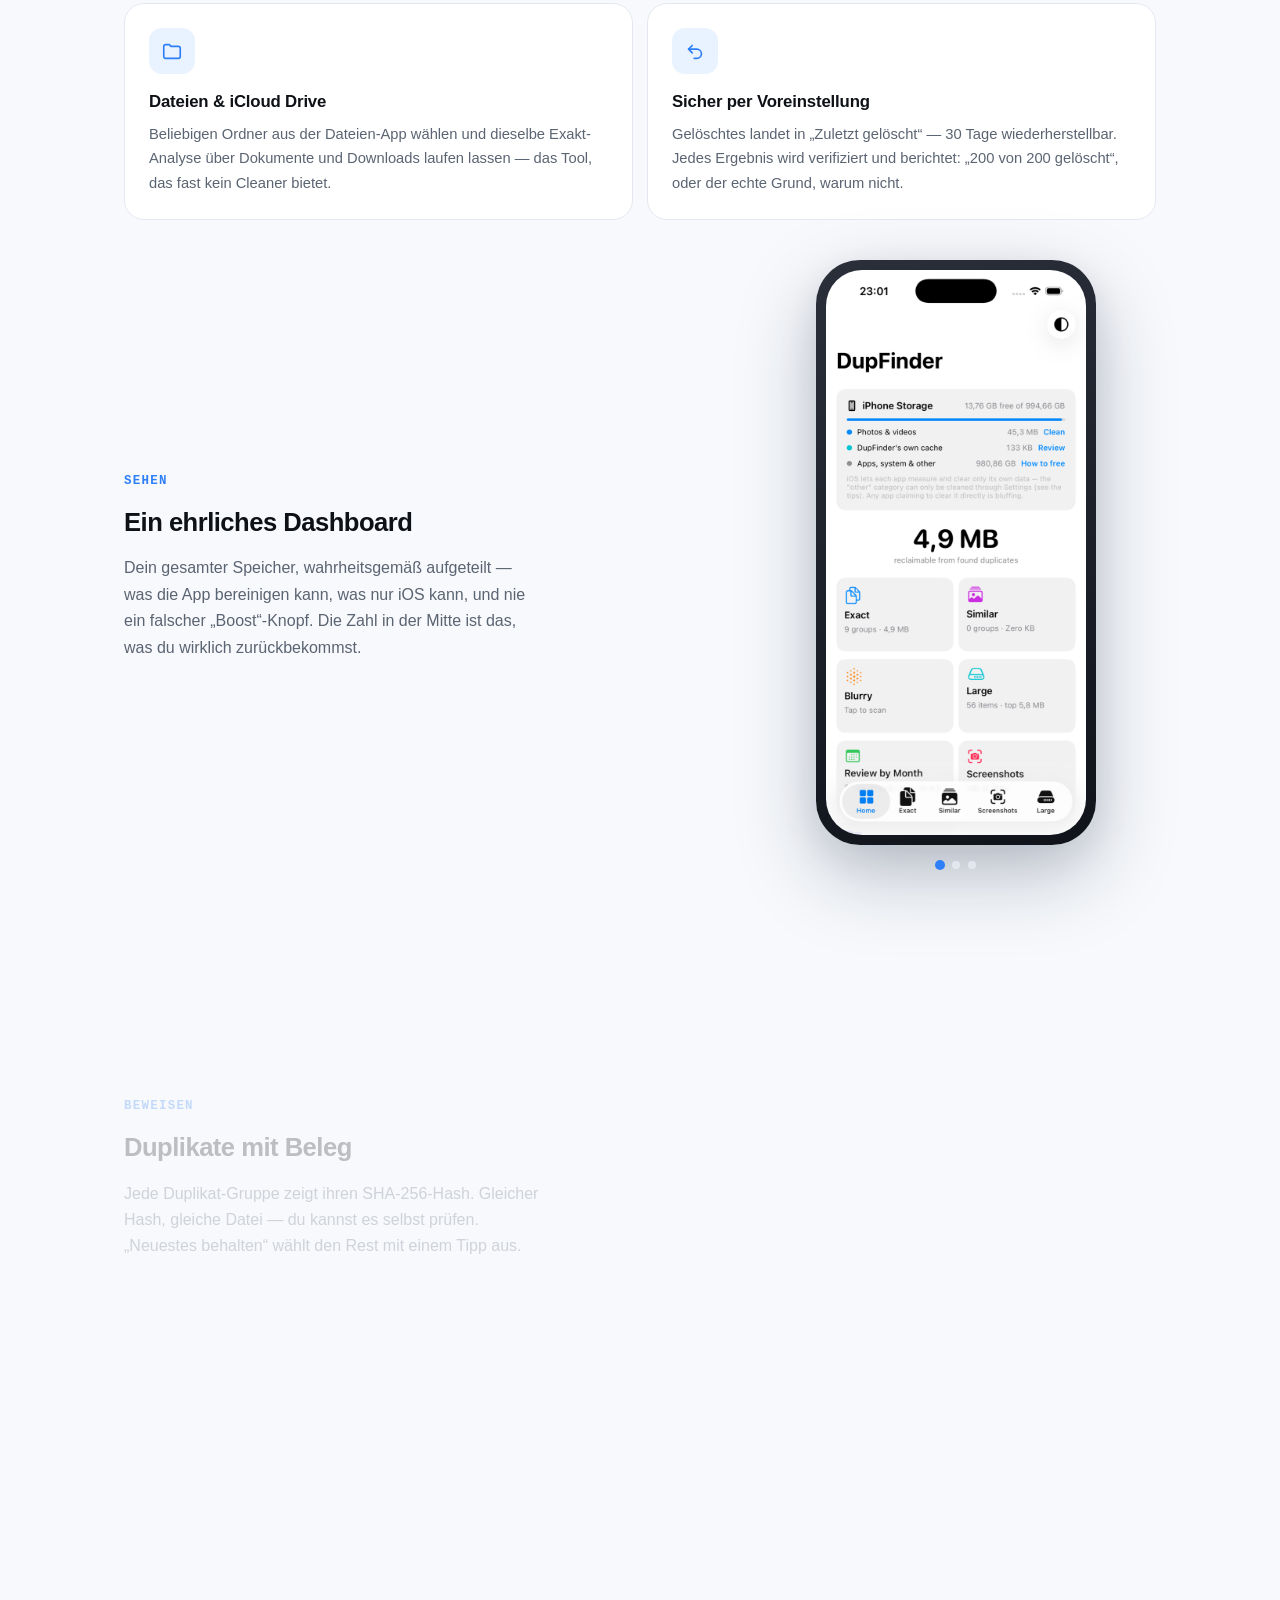
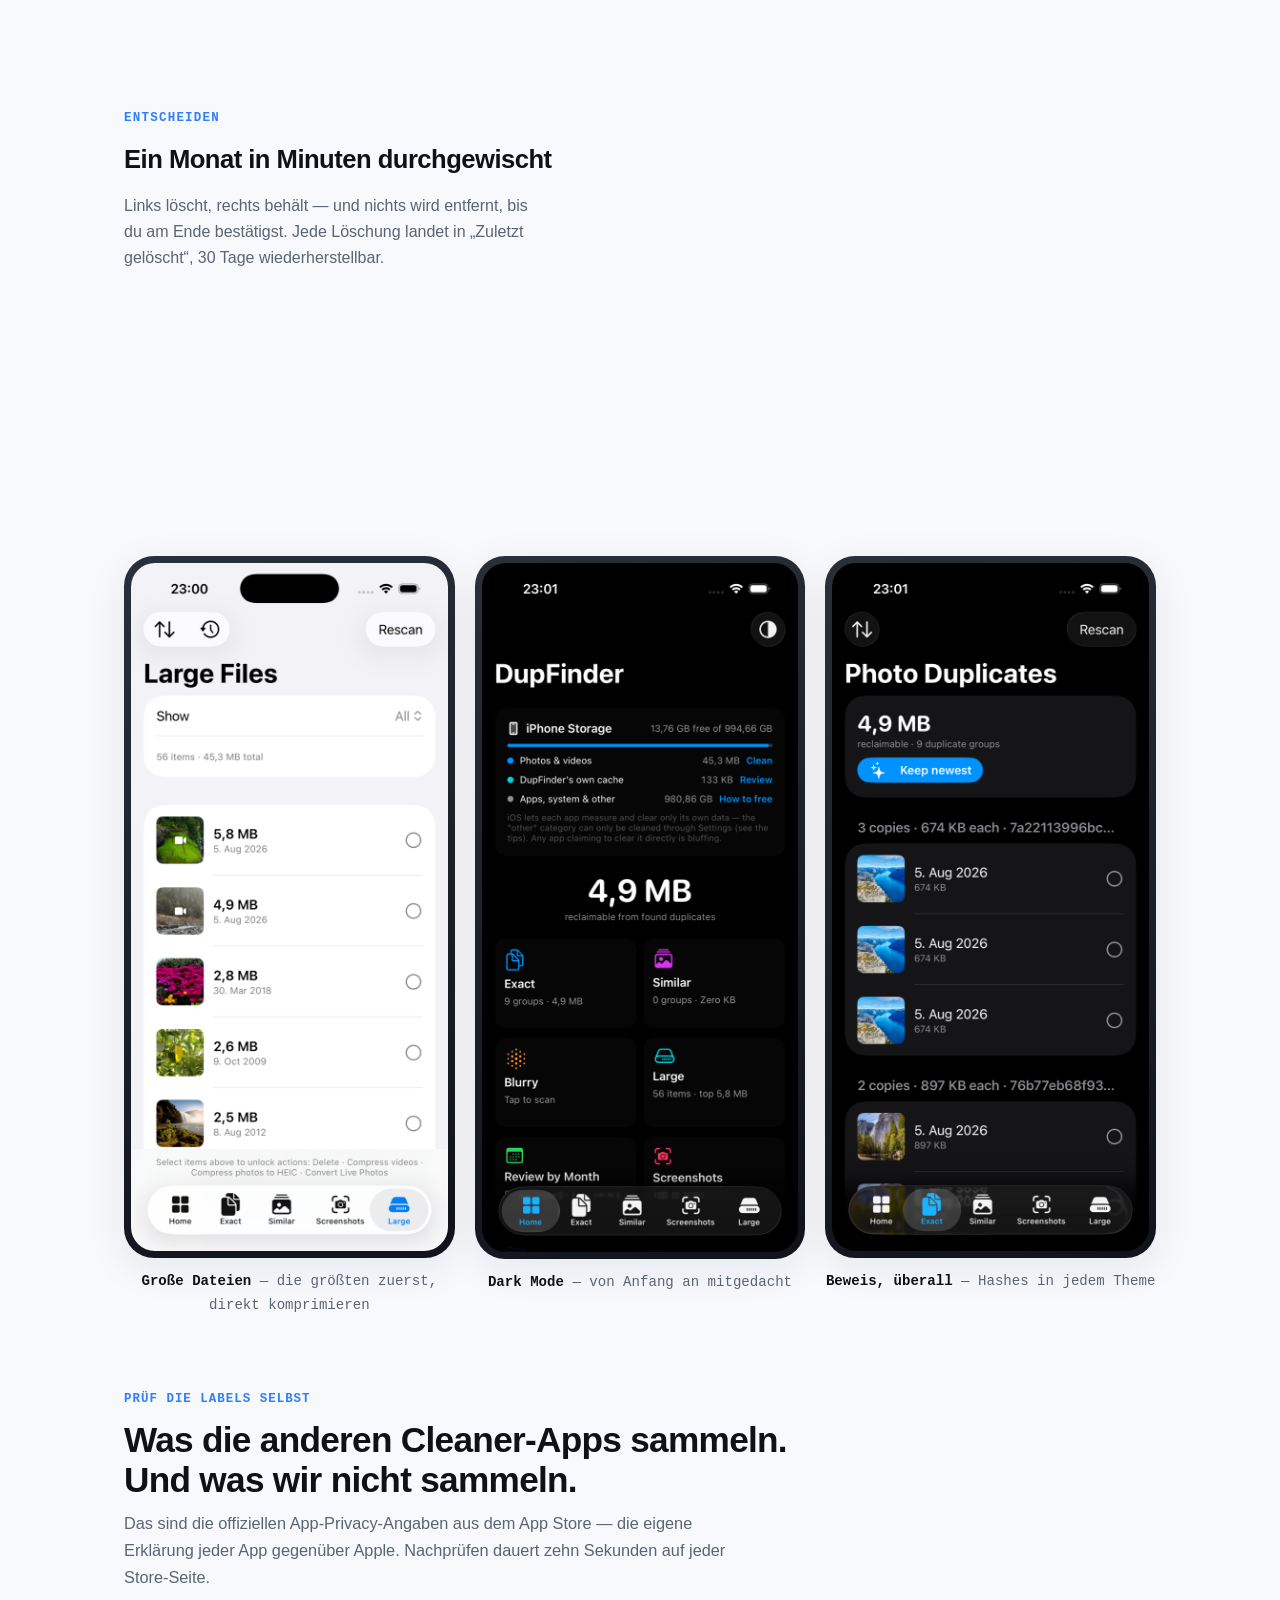
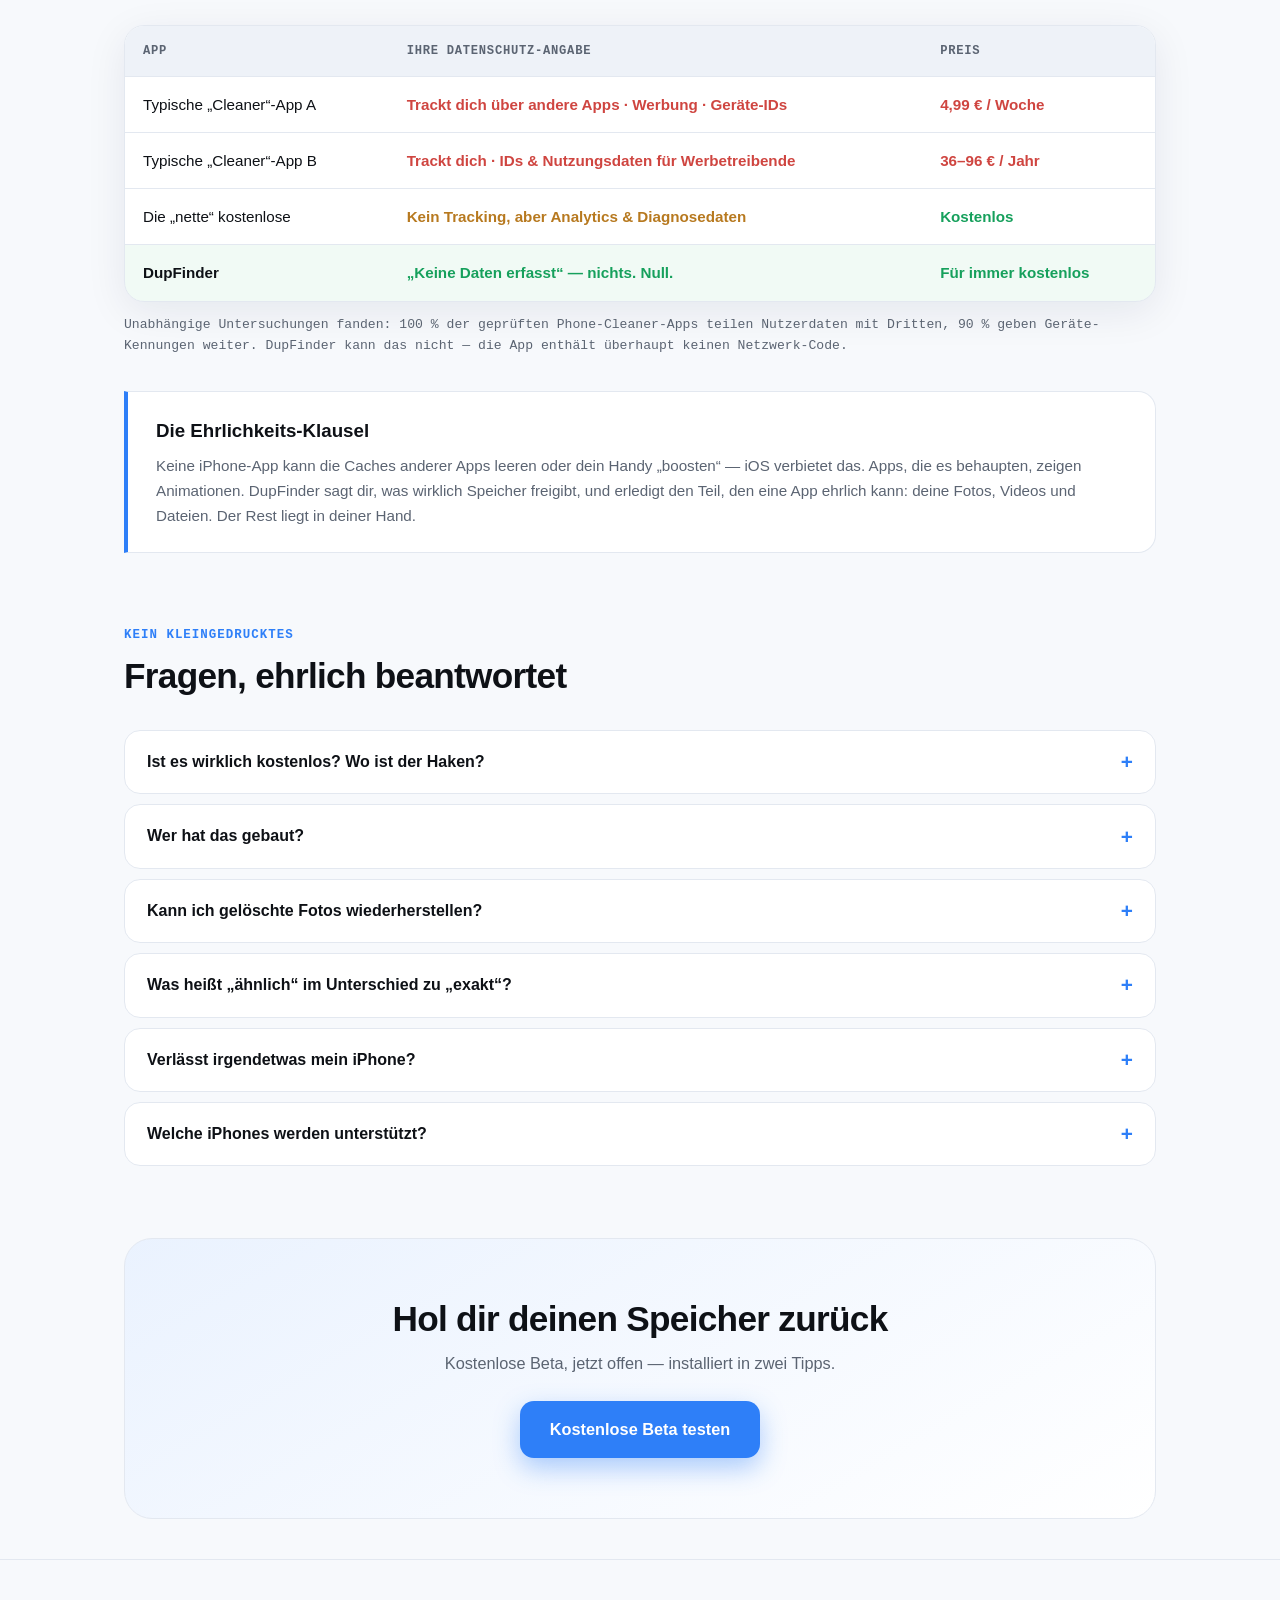
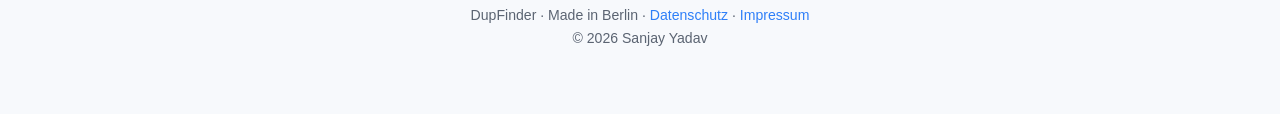
==== commit 84f0ee09: "Scan demo becomes a living pipeline: hash sweep, compare flicker, match link, cleanup with live stat" ====
--- a/de/index.html
+++ b/de/index.html
@@ -69,7 +69,11 @@
   </div>
 
   <div class="wrap scanstrip reveal">
-    <div class="scan-frame">
+    <div class="scan-frame"
+         data-s-hash="Bibliothek wird gehasht…" data-s-cmp="3.412 Hashes werden verglichen…"
+         data-s-done="3.412 Fotos" data-s-clean="1 Kopie wandert in „Zuletzt gelöscht“…"
+         data-s-bin="→ Zuletzt gelöscht" data-s-rec="rückholbar"
+         data-c-photos="Fotos gehasht" data-c-groups="Duplikat-Gruppen" data-c-freed="frei">
       <div class="scan-head">
         <b>Bibliothek-Scan — Live-Demo</b>
         <span id="scancount">bereit</span>
--- a/style.css
+++ b/style.css
@@ -393,6 +393,45 @@
 }
 .scan-verdict.on { opacity: 1; transform: none; }
 
+/* scan demo: living-pipeline additions */
+.scan-progress {
+  height: 3px; border-radius: 2px; background: var(--card-2);
+  margin: 0 0 14px; overflow: hidden;
+}
+.scan-progress i {
+  display: block; height: 100%; width: 0;
+  background: linear-gradient(90deg, var(--accent), var(--accent-2));
+}
+.scan-ph::before {
+  content: ""; position: absolute; inset: 0; z-index: 1; pointer-events: none;
+  background: linear-gradient(105deg, transparent 38%, rgba(255,255,255,.4) 50%, transparent 62%);
+  transform: translateX(-130%);
+}
+.scan-ph.lit::before { animation: ph-shimmer .5s ease; }
+@keyframes ph-shimmer { to { transform: translateX(130%); } }
+.scan-ph.cmp { border-color: var(--accent-2); }
+.scan-ph.removed { opacity: .35; transform: scale(.82); filter: grayscale(1); }
+.scan-ph .bin {
+  position: absolute; top: 4px; left: 4px; right: 4px; z-index: 2;
+  font-family: ui-monospace, Menlo, monospace; font-size: .54rem; text-align: center;
+  color: #fff; background: rgba(10, 14, 22, .78); border-radius: 6px; padding: 2px 3px;
+  opacity: 0; transition: opacity .3s ease;
+}
+.scan-ph.removed .bin { opacity: 1; }
+#scanlink { position: absolute; inset: 0; pointer-events: none; z-index: 2; width: 100%; height: 100%; }
+#scanlink path {
+  stroke: var(--good); stroke-width: 2; fill: none;
+  stroke-dasharray: 600; stroke-dashoffset: 600; stroke-linecap: round;
+}
+#scanlink.draw path { animation: drawlink .8s ease forwards; }
+@keyframes drawlink { to { stroke-dashoffset: 0; } }
+.scan-chips {
+  display: flex; gap: 18px; justify-content: center; flex-wrap: wrap; margin-top: 12px;
+  font-family: ui-monospace, Menlo, monospace; font-size: .72rem; color: var(--muted);
+}
+.scan-chips b { color: var(--fg); font-variant-numeric: tabular-nums; }
+.scan-chips .up b { color: var(--good); }
+
 /* ── scrollytelling: sticky phone, story on the left ── */
 .scrolly { display: grid; grid-template-columns: 1fr 400px; gap: 48px; }
 @media (max-width: 860px) { .scrolly { grid-template-columns: 1fr; } .scrolly-phone { display: none; } }
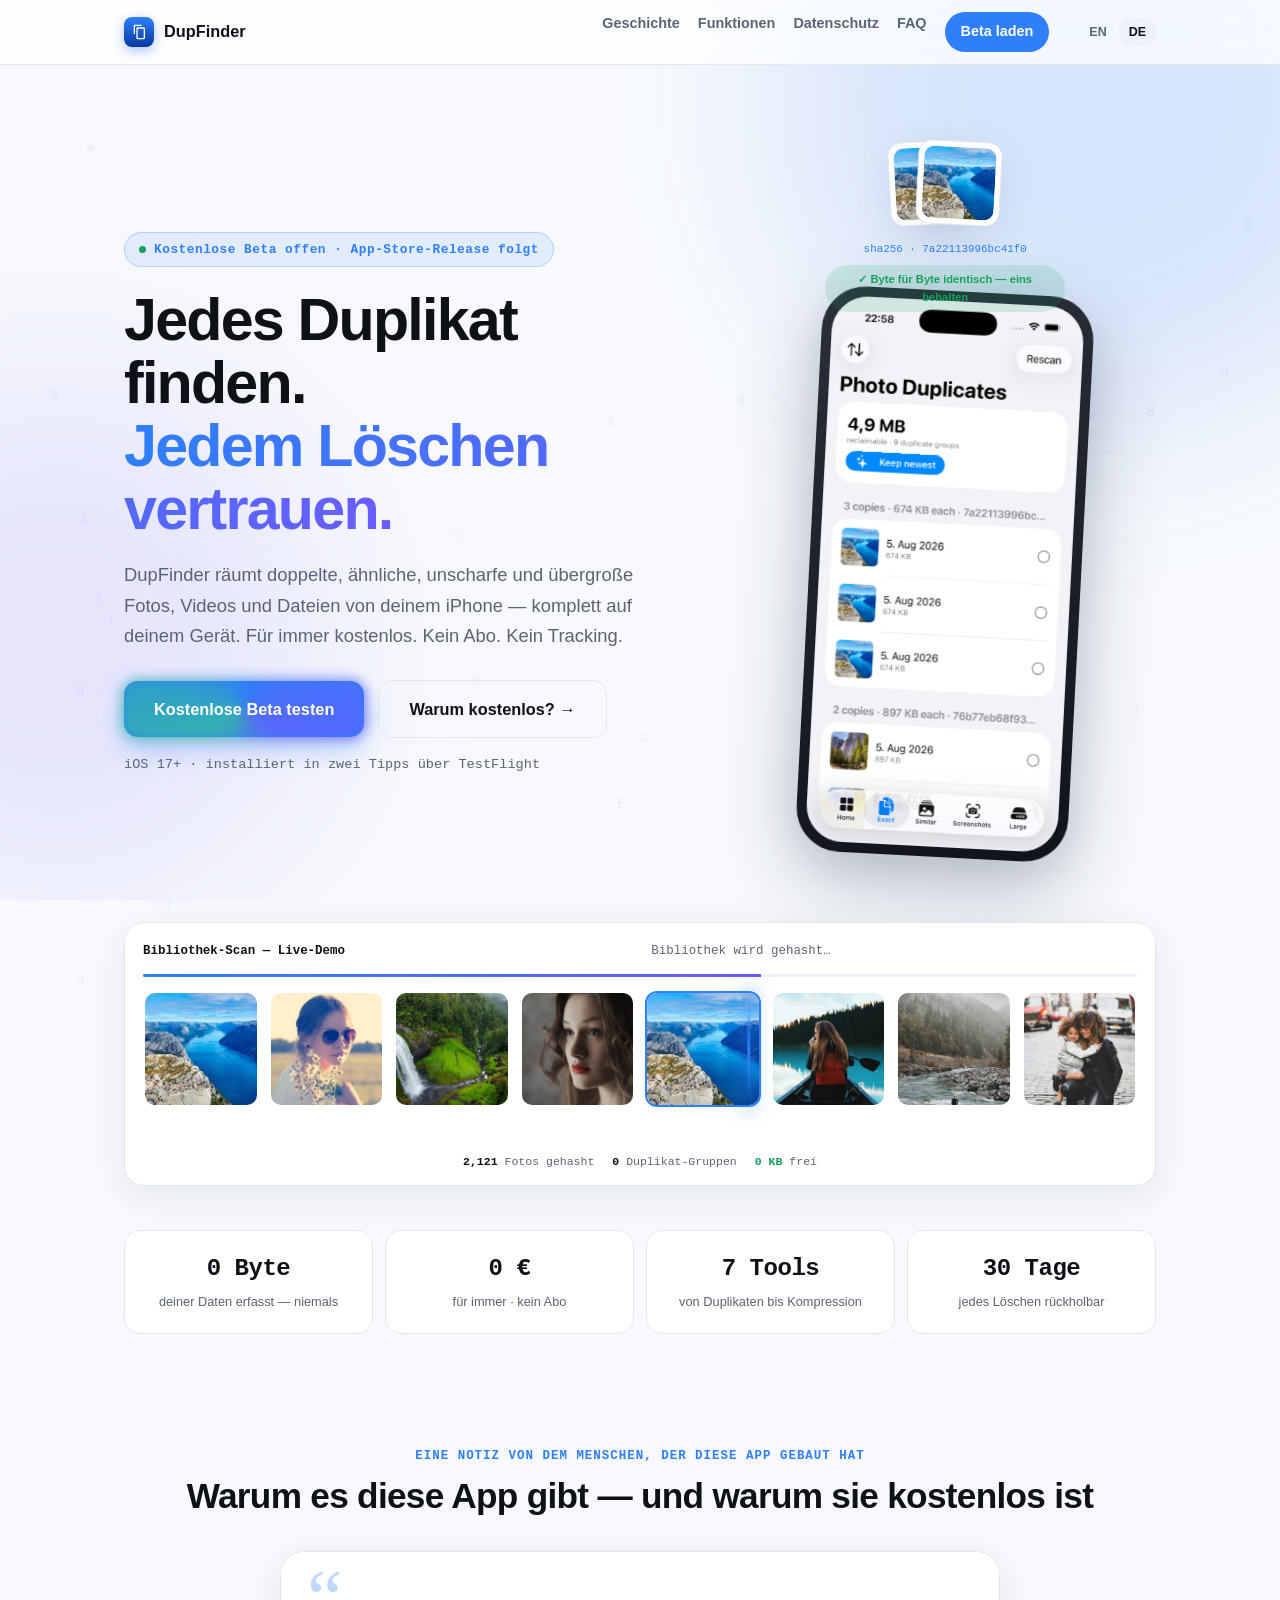
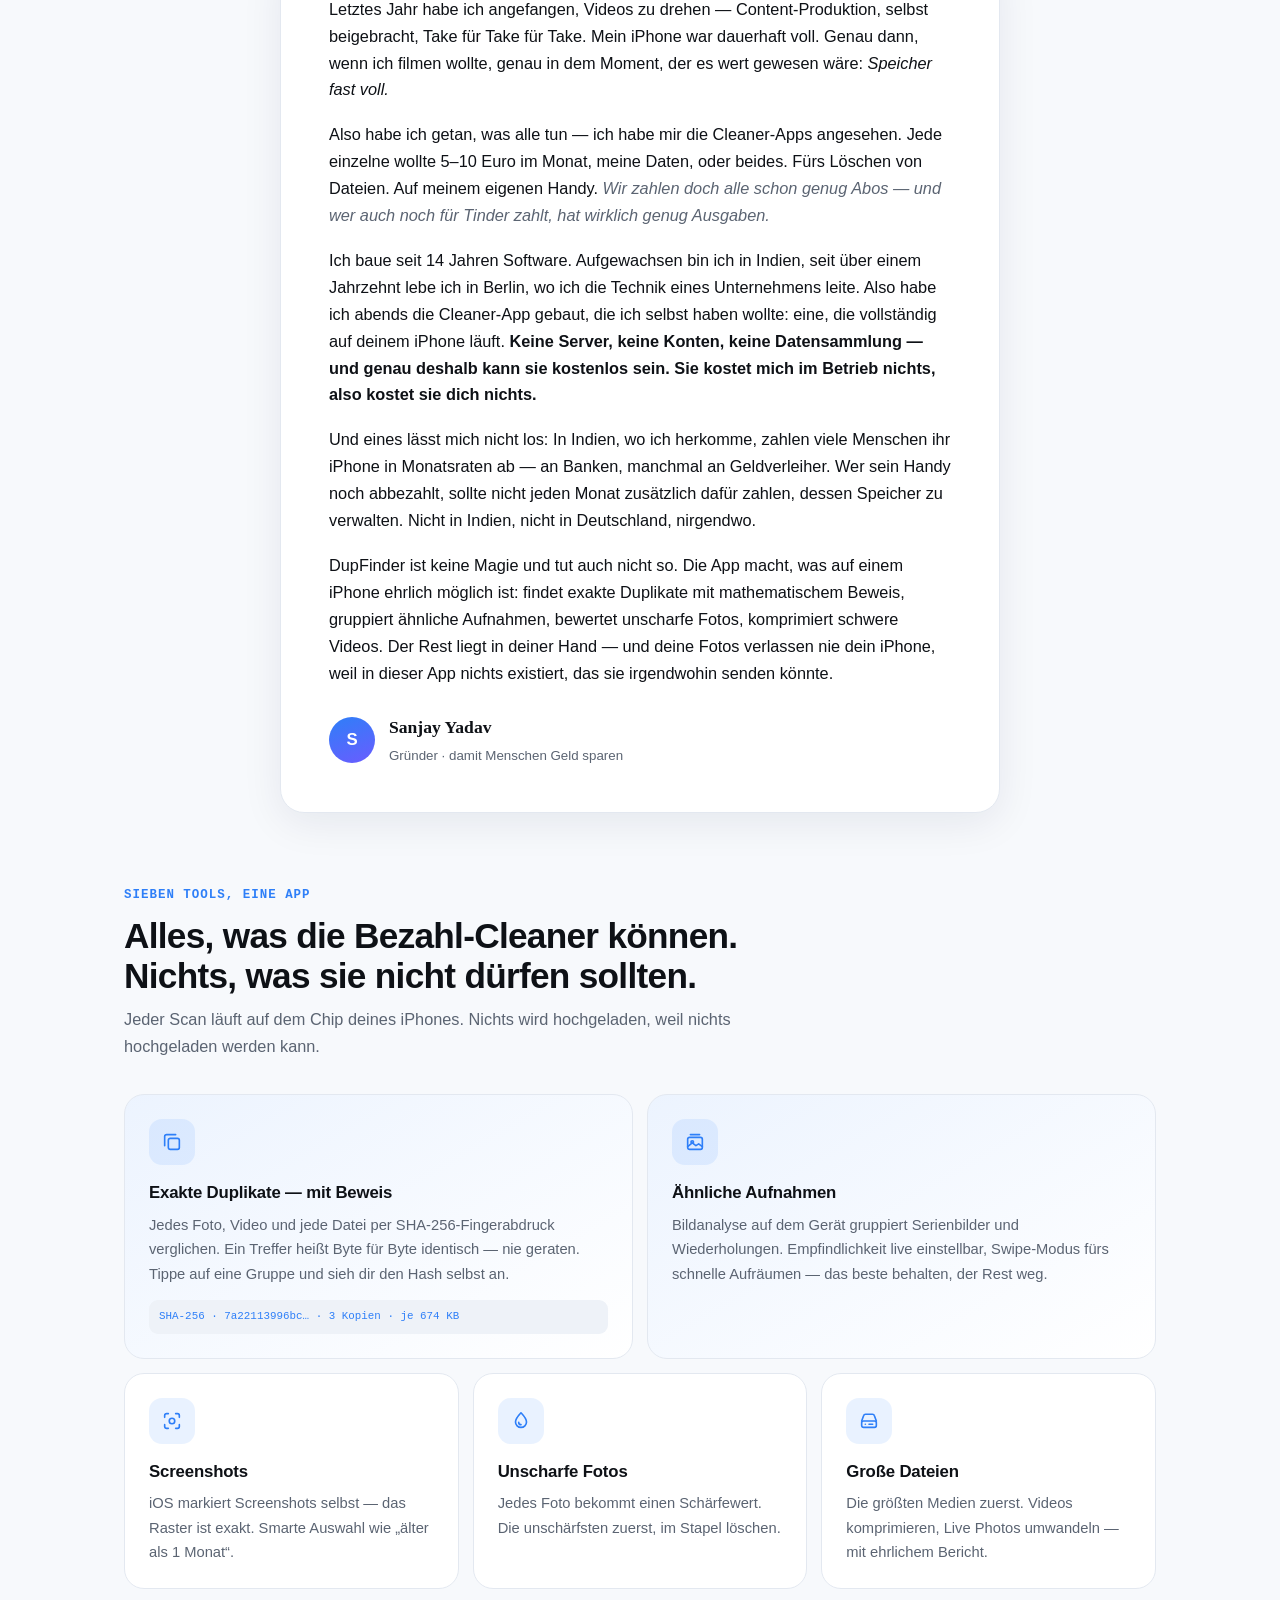
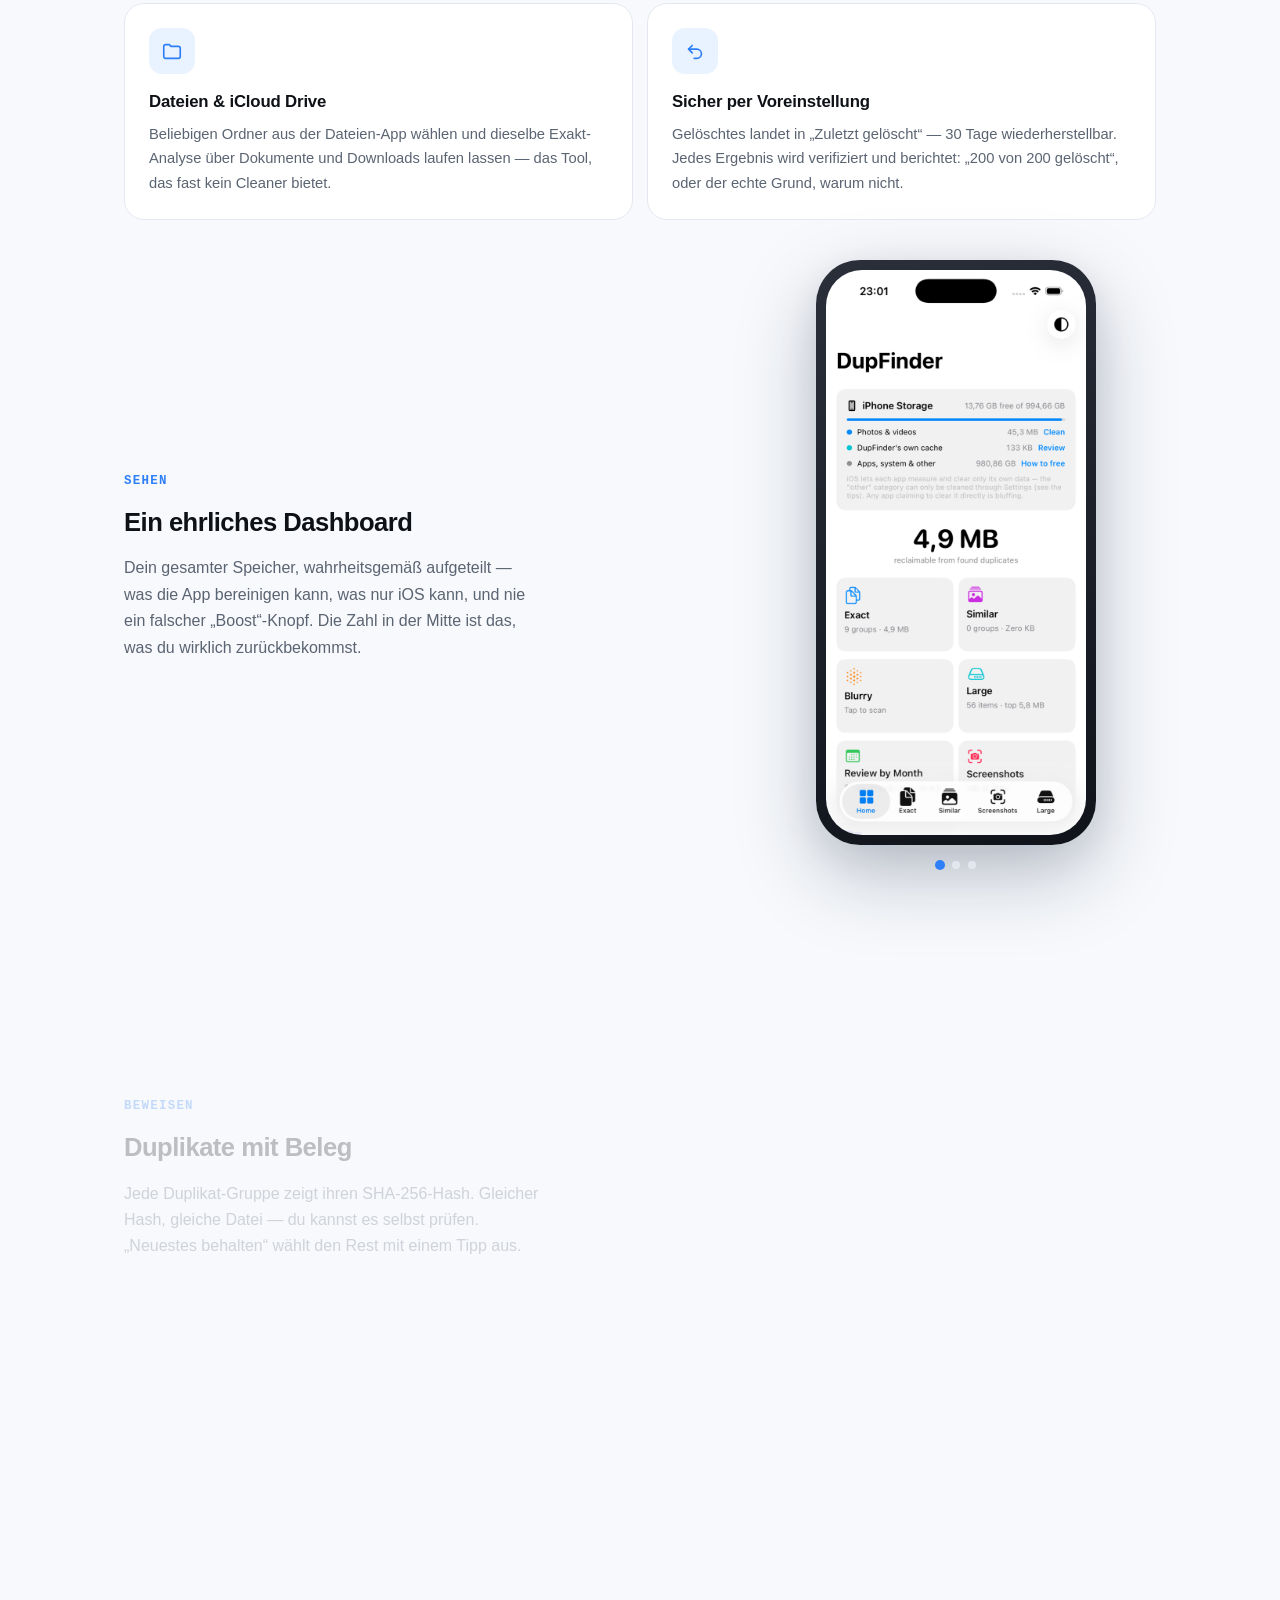
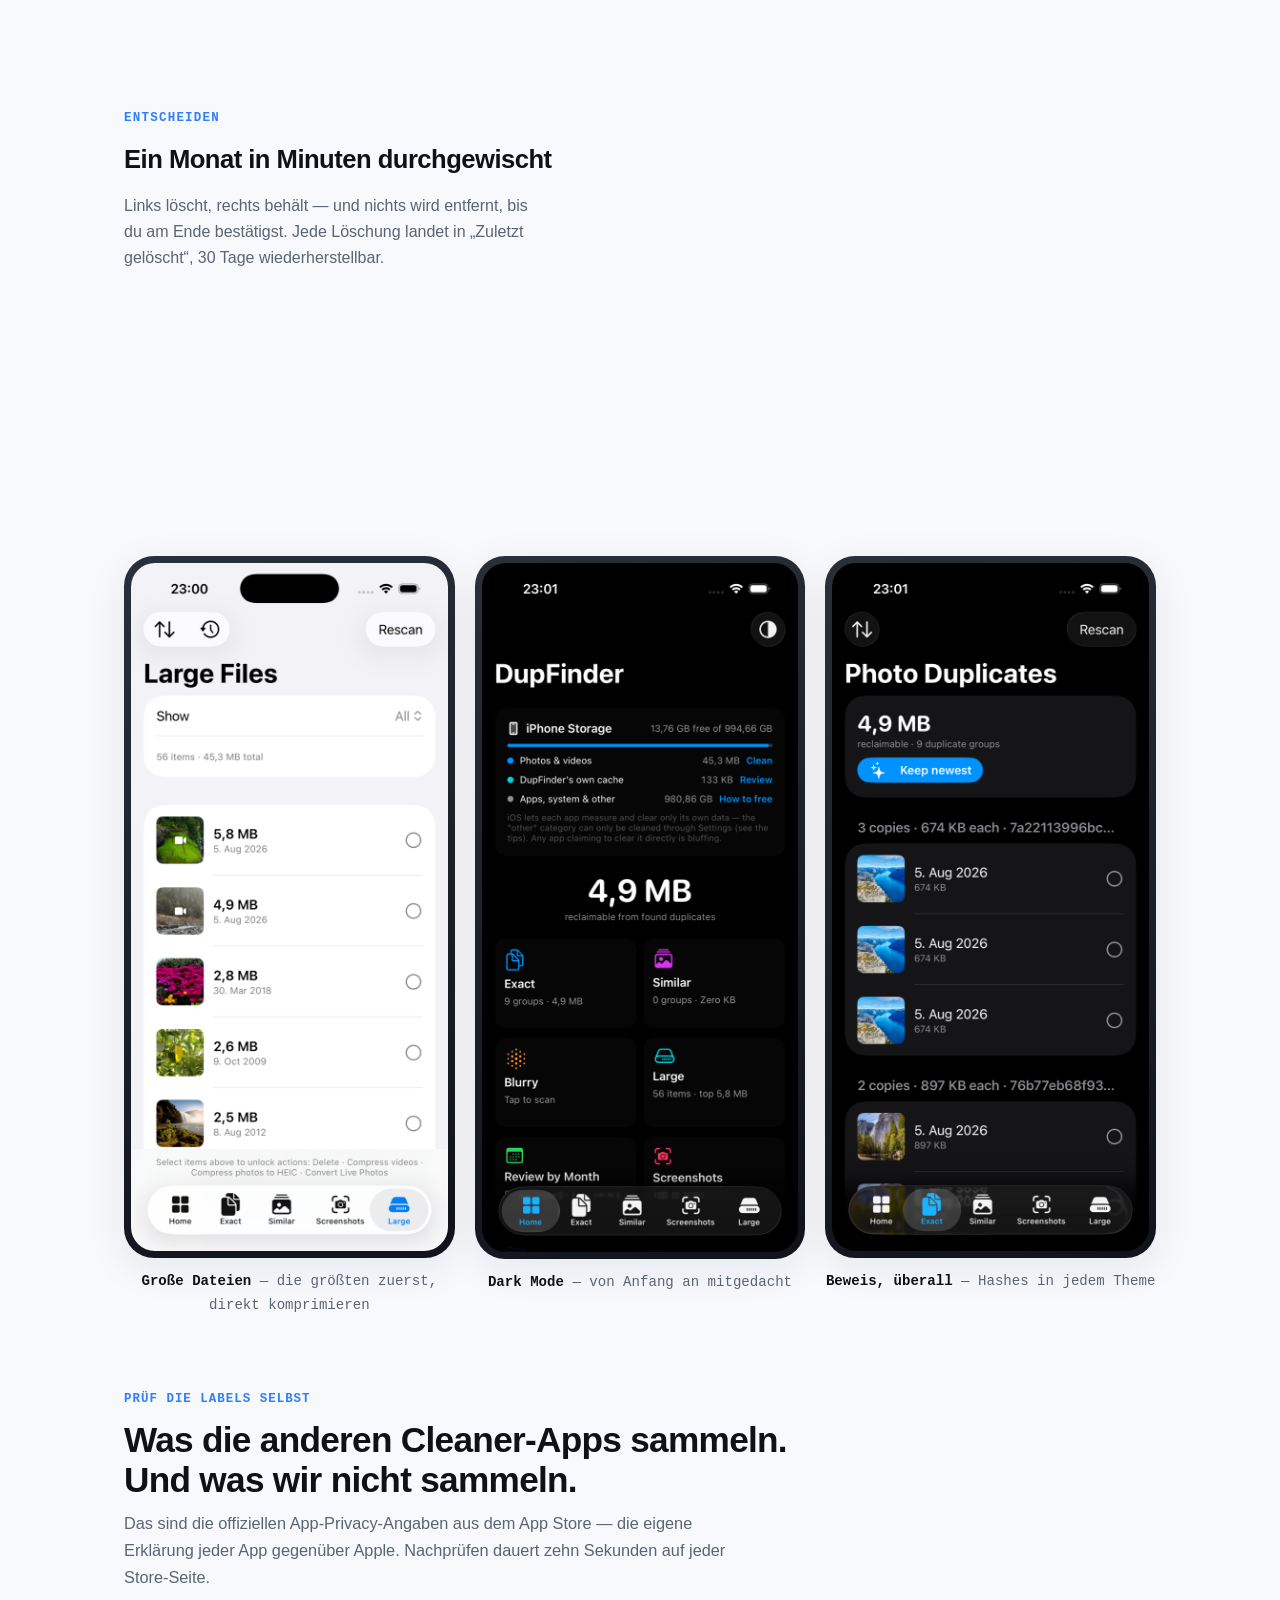
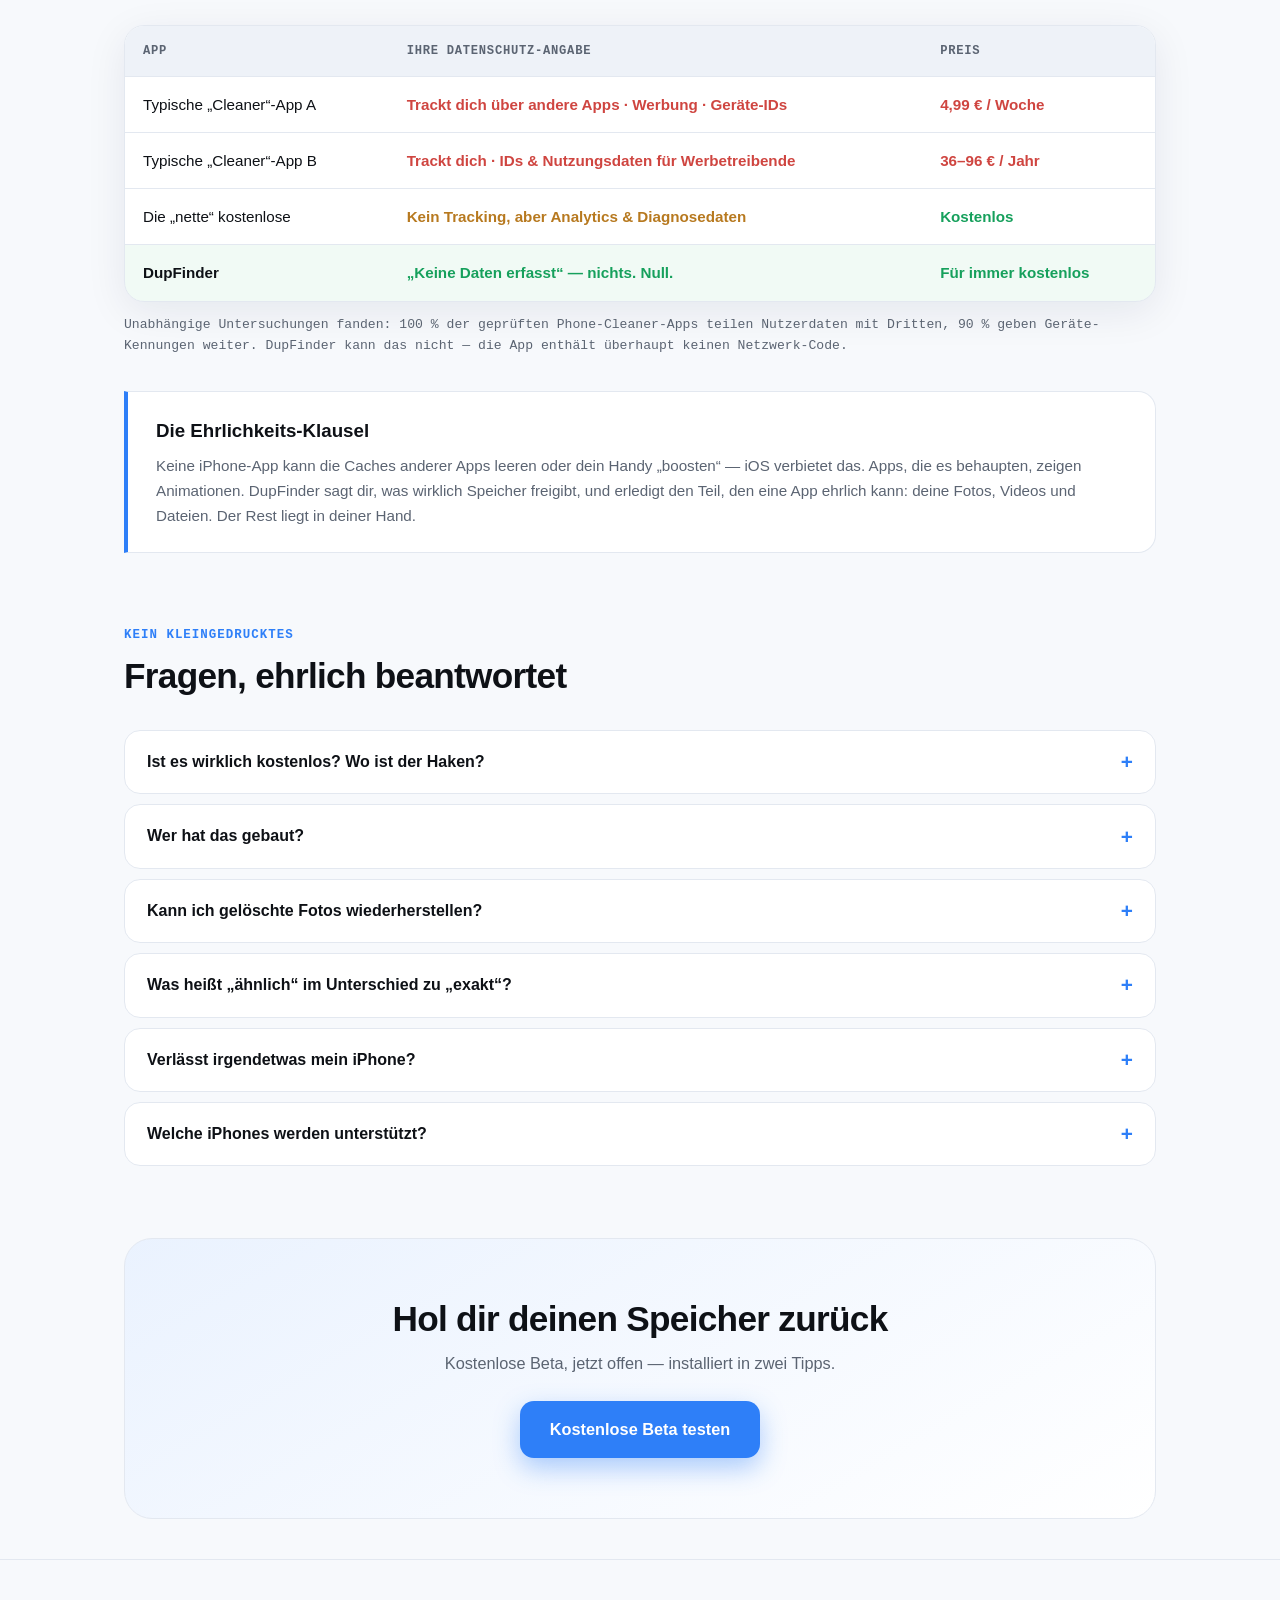
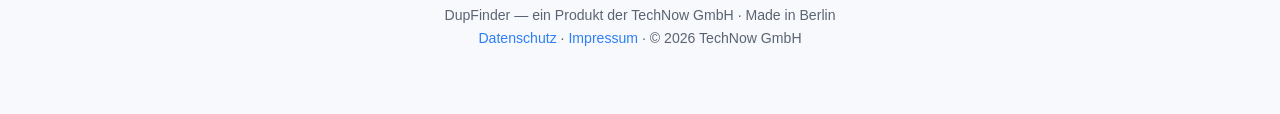
==== commit 35e1bf1a: "Rebrand under TechNow GmbH: privacy policy EN/DE, Impressum, founder attribution, getdupfinder.com U" ====
--- a/de/index.html
+++ b/de/index.html
@@ -5,8 +5,8 @@
 <meta name="viewport" content="width=device-width, initial-scale=1">
 <title>DupFinder — Jedes Duplikat finden. Jedem Löschen vertrauen.</title>
 <meta name="description" content="DupFinder findet doppelte, ähnliche, unscharfe und übergroße Fotos, Videos und Dateien auf deinem iPhone — komplett auf dem Gerät. Für immer kostenlos. Kein Abo. Kein Tracking. Keine Uploads. Niemals.">
-<link rel="alternate" hreflang="en" href="https://sanjay04yadav.github.io/dupfinder/">
-<link rel="alternate" hreflang="de" href="https://sanjay04yadav.github.io/dupfinder/de/">
+<link rel="alternate" hreflang="en" href="https://getdupfinder.com/">
+<link rel="alternate" hreflang="de" href="https://getdupfinder.com/de/">
 <link rel="stylesheet" href="../style.css">
 </head>
 <body>
@@ -116,7 +116,7 @@
       <p>DupFinder ist keine Magie und tut auch nicht so. Die App macht, was auf einem iPhone ehrlich möglich ist: findet exakte Duplikate mit mathematischem Beweis, gruppiert ähnliche Aufnahmen, bewertet unscharfe Fotos, komprimiert schwere Videos. Der Rest liegt in deiner Hand — und deine Fotos verlassen nie dein iPhone, weil in dieser App nichts existiert, das sie irgendwohin senden könnte.</p>
       <div class="sig">
         <span class="ava">S</span>
-        <span><b>Sanjay</b><small>Ingenieur · Berlin, aufgewachsen in Indien</small></span>
+        <span><b>Sanjay Yadav</b><small>Gründer · damit Menschen Geld sparen</small></span>
       </div>
     </div>
   </div>
@@ -249,7 +249,7 @@
     <p class="lead"></p>
     <div class="reveal">
       <details><summary>Ist es wirklich kostenlos? Wo ist der Haken?</summary><p>Für immer kostenlos, ohne Haken — und deshalb ist das glaubwürdig: Die App hat keine Server, keine Cloud, keine Rechenkosten. Alles läuft auf deinem iPhone, es gibt also nichts, wofür irgendjemand zahlen müsste. Sie hat ein paar Wochen Arbeit eines Ingenieurs gekostet, und die sind bezahlt.</p></details>
-      <details><summary>Wer hat das gebaut?</summary><p>Ein Ingenieur — Sanjay, 14 Jahre in der Tech-Branche, aufgewachsen in Indien, seit über zehn Jahren in Berlin. Kein anonymes App-Studio: ein Mensch mit Namen, der die App jede Woche auf dem eigenen Handy benutzt.</p></details>
+      <details><summary>Wer hat das gebaut?</summary><p>Sanjay Yadav — Gründer, 14 Jahre in der Tech-Branche, aufgewachsen in Indien, seit über zehn Jahren in Berlin. DupFinder ist ein Produkt der TechNow GmbH, Berlin — entstanden aber an den Abenden eines Einzelnen, der die App bis heute jede Woche auf dem eigenen Handy benutzt.</p></details>
       <details><summary>Kann ich gelöschte Fotos wiederherstellen?</summary><p>Ja — jede Löschung läuft über die iOS-eigene Bestätigung und landet in „Zuletzt gelöscht“, wo sie rund 30 Tage wiederherstellbar ist.</p></details>
       <details><summary>Was heißt „ähnlich“ im Unterschied zu „exakt“?</summary><p>Exakt = identischer Dateiinhalt, bewiesen per SHA-256-Hash. Ähnlich = visuell fast identische Wiederholungen und Serienbilder, erkannt durch Analyse auf dem Gerät — in der App klar getrennt, damit du immer weißt, was was ist.</p></details>
       <details><summary>Verlässt irgendetwas mein iPhone?</summary><p>Nein. Die App hat keinen Netzwerk-Code, also passieren Scan, Analyse und Löschen vollständig auf deinem Gerät. Es gibt nichts zum Abwählen, weil nichts erfasst wird.</p></details>
@@ -266,8 +266,8 @@
 
 <footer>
   <div class="wrap">
-    DupFinder · Made in Berlin · <a href="https://sanjay04yadav.github.io/dupfinder-privacy/">Datenschutz</a> · <a href="../impressum.html">Impressum</a><br>
-    © 2026 Sanjay Yadav
+    DupFinder — ein Produkt der TechNow GmbH · Made in Berlin<br>
+    <a href="privacy.html">Datenschutz</a> · <a href="../impressum.html">Impressum</a> · © 2026 TechNow GmbH
   </div>
 </footer>
 
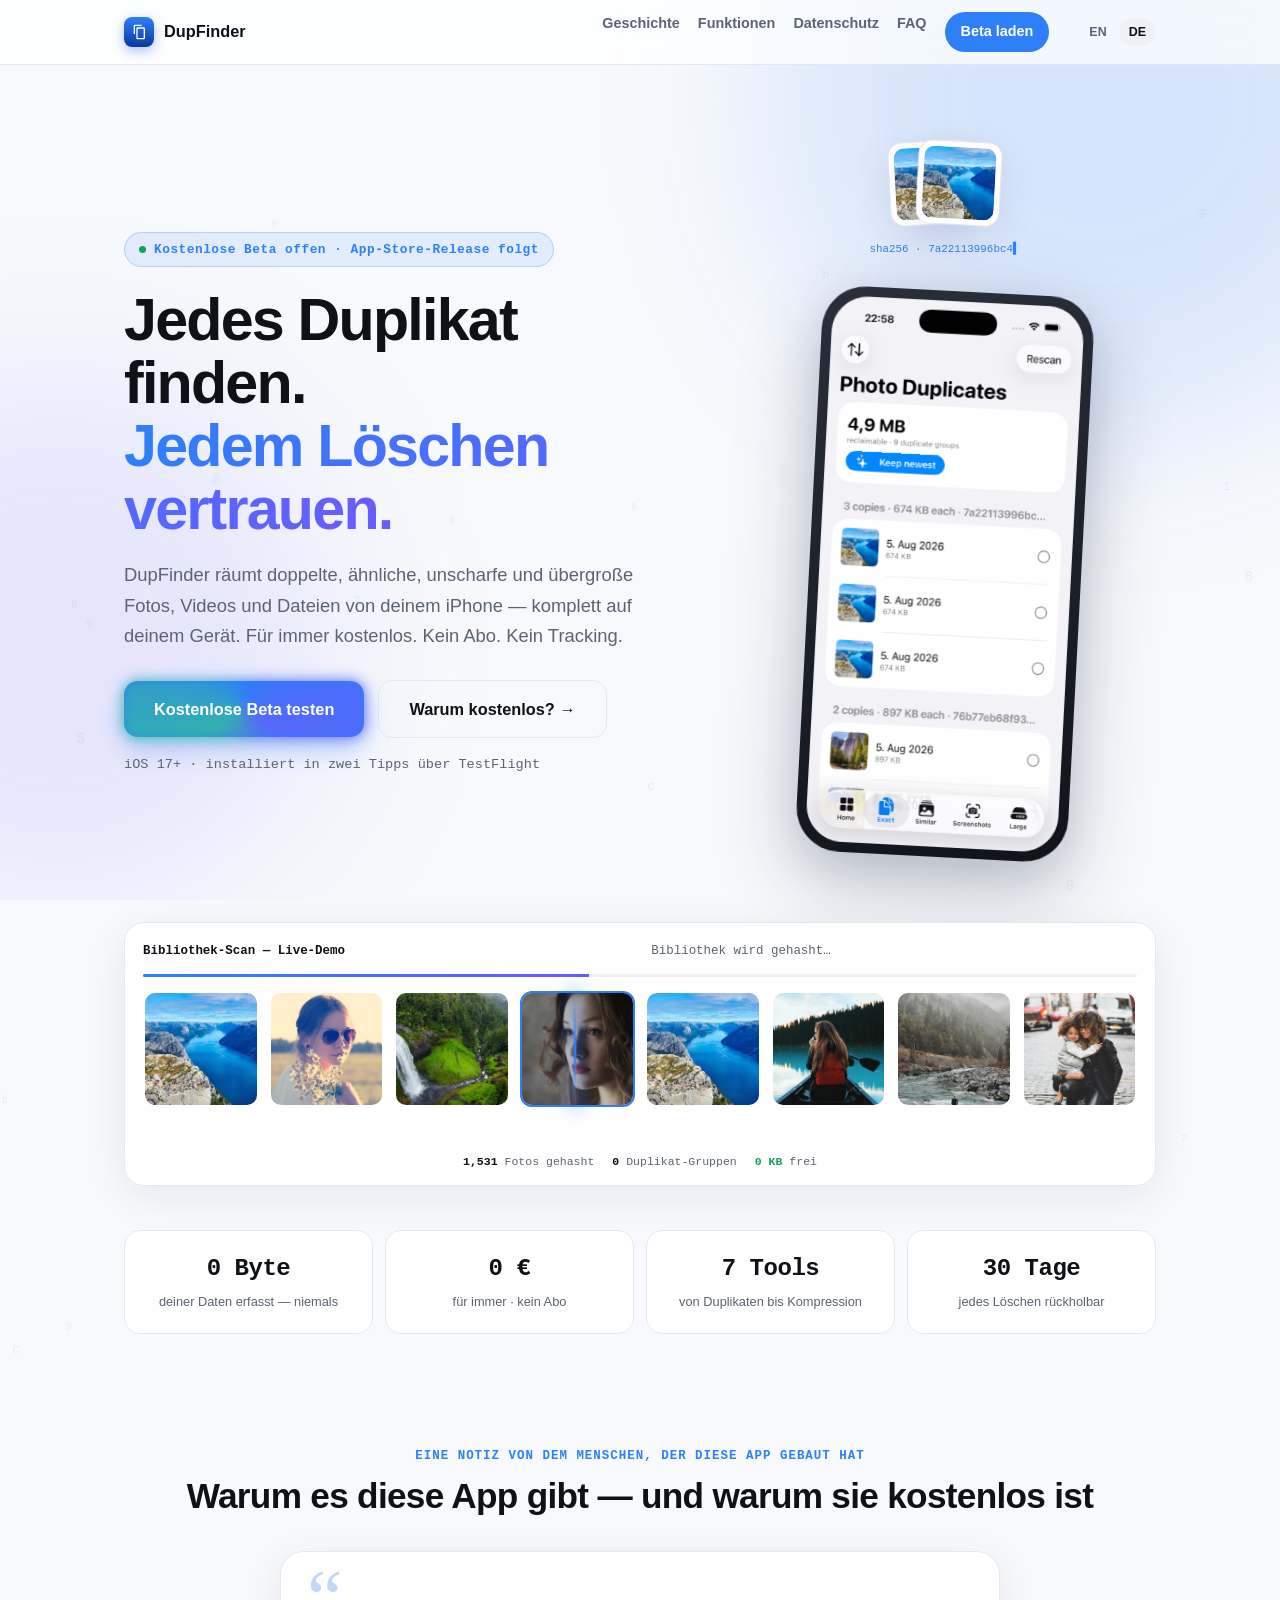
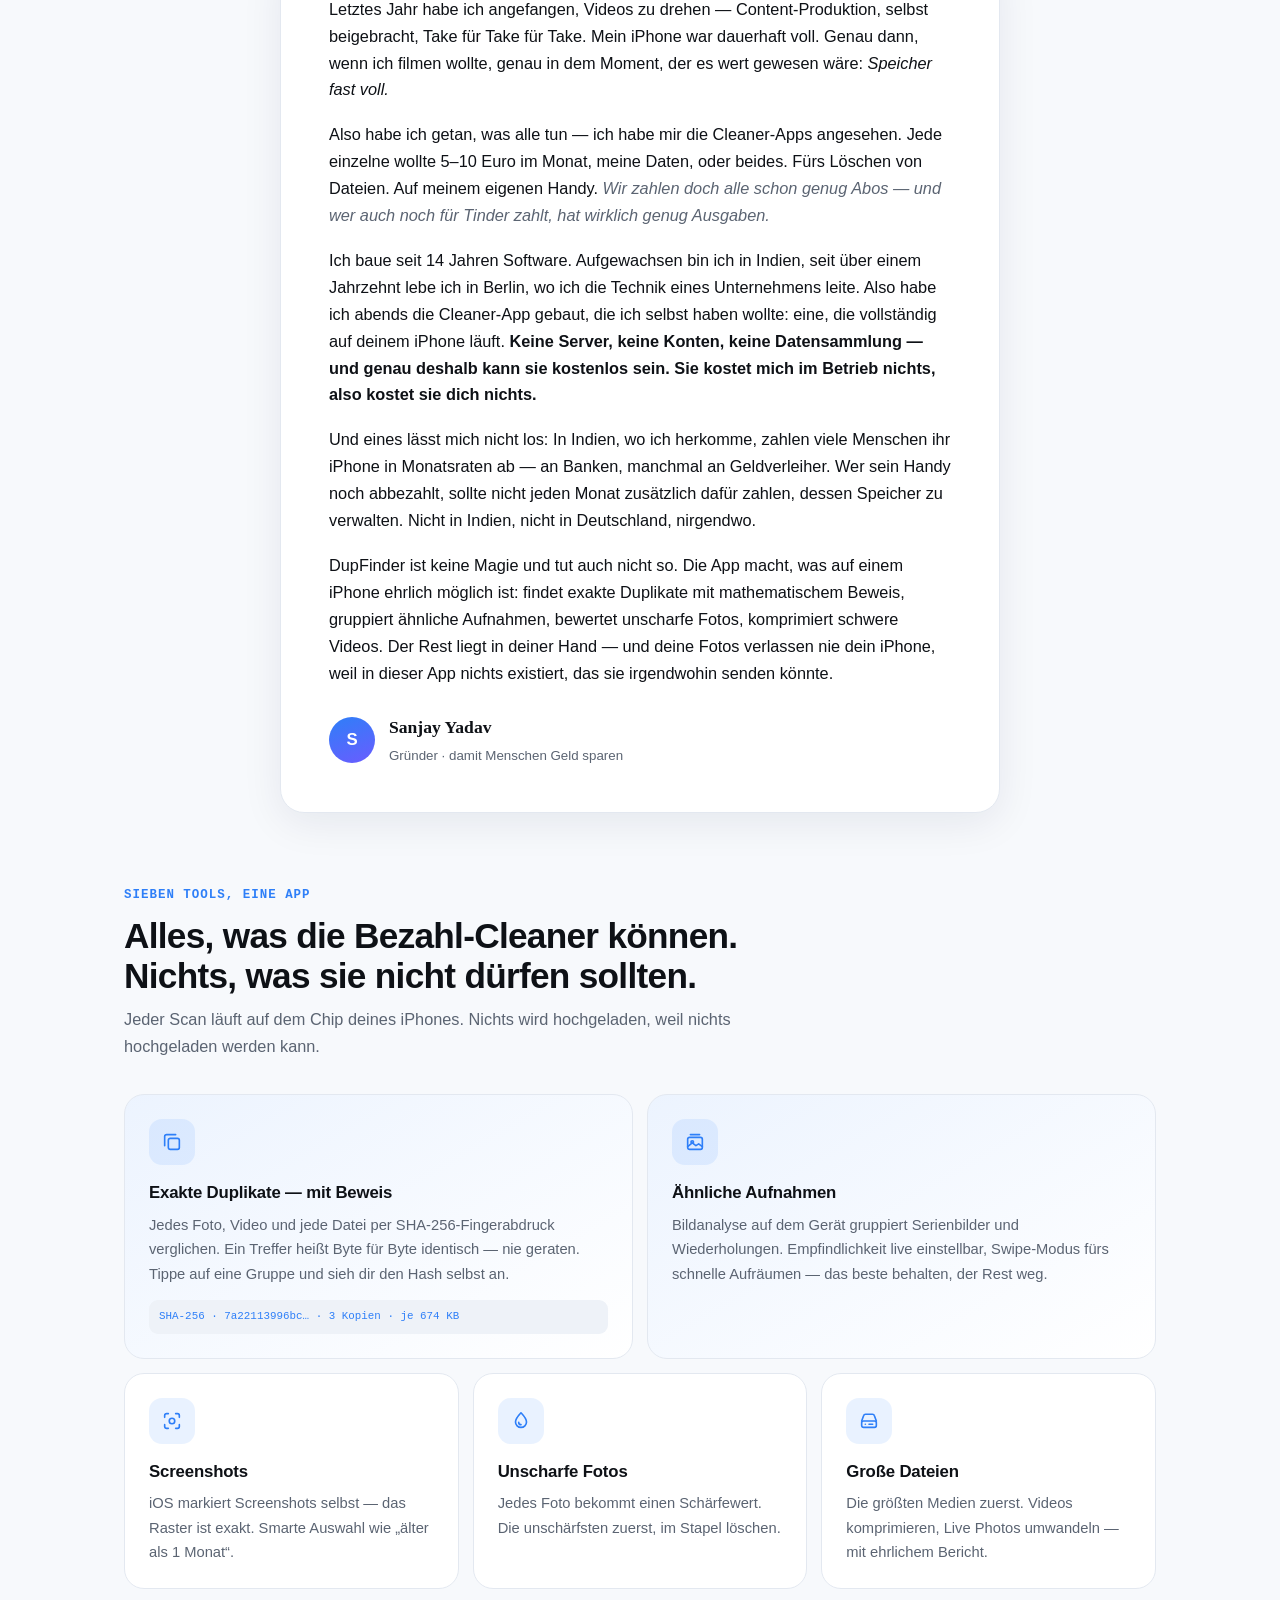
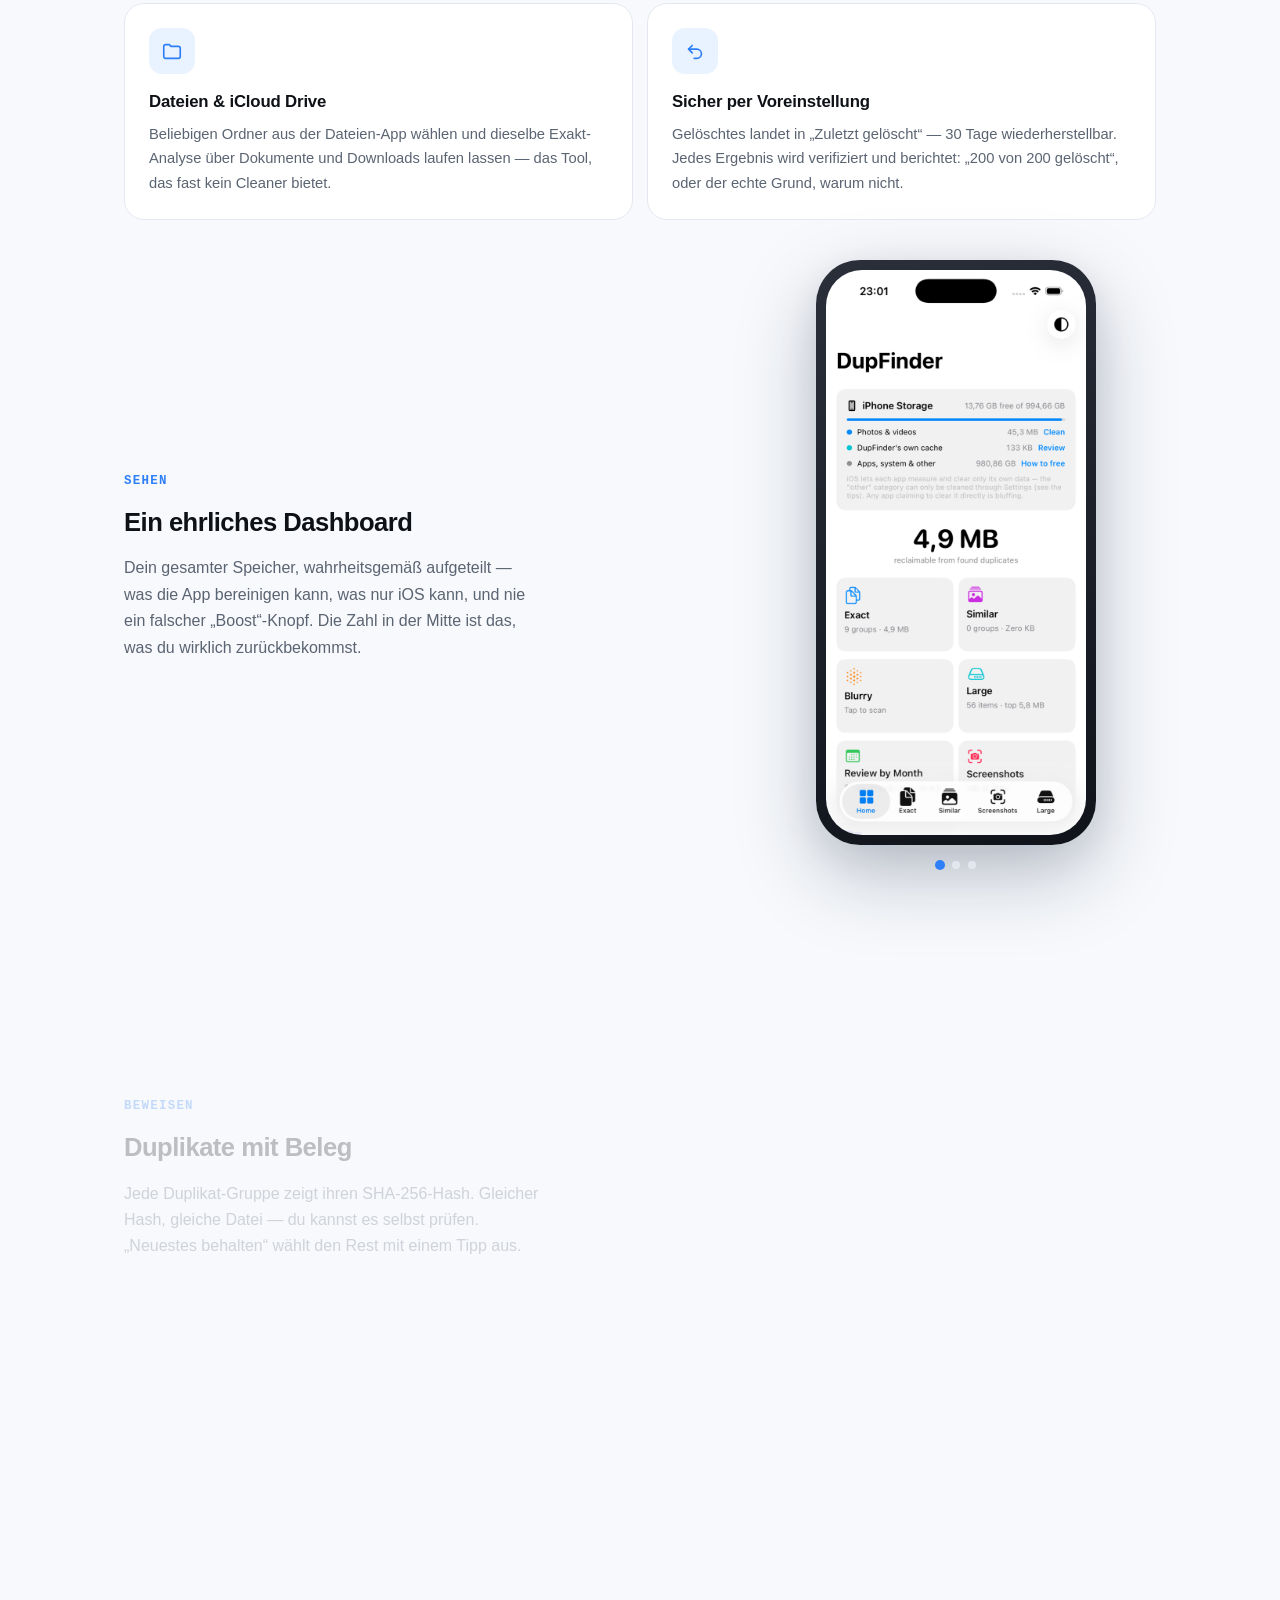
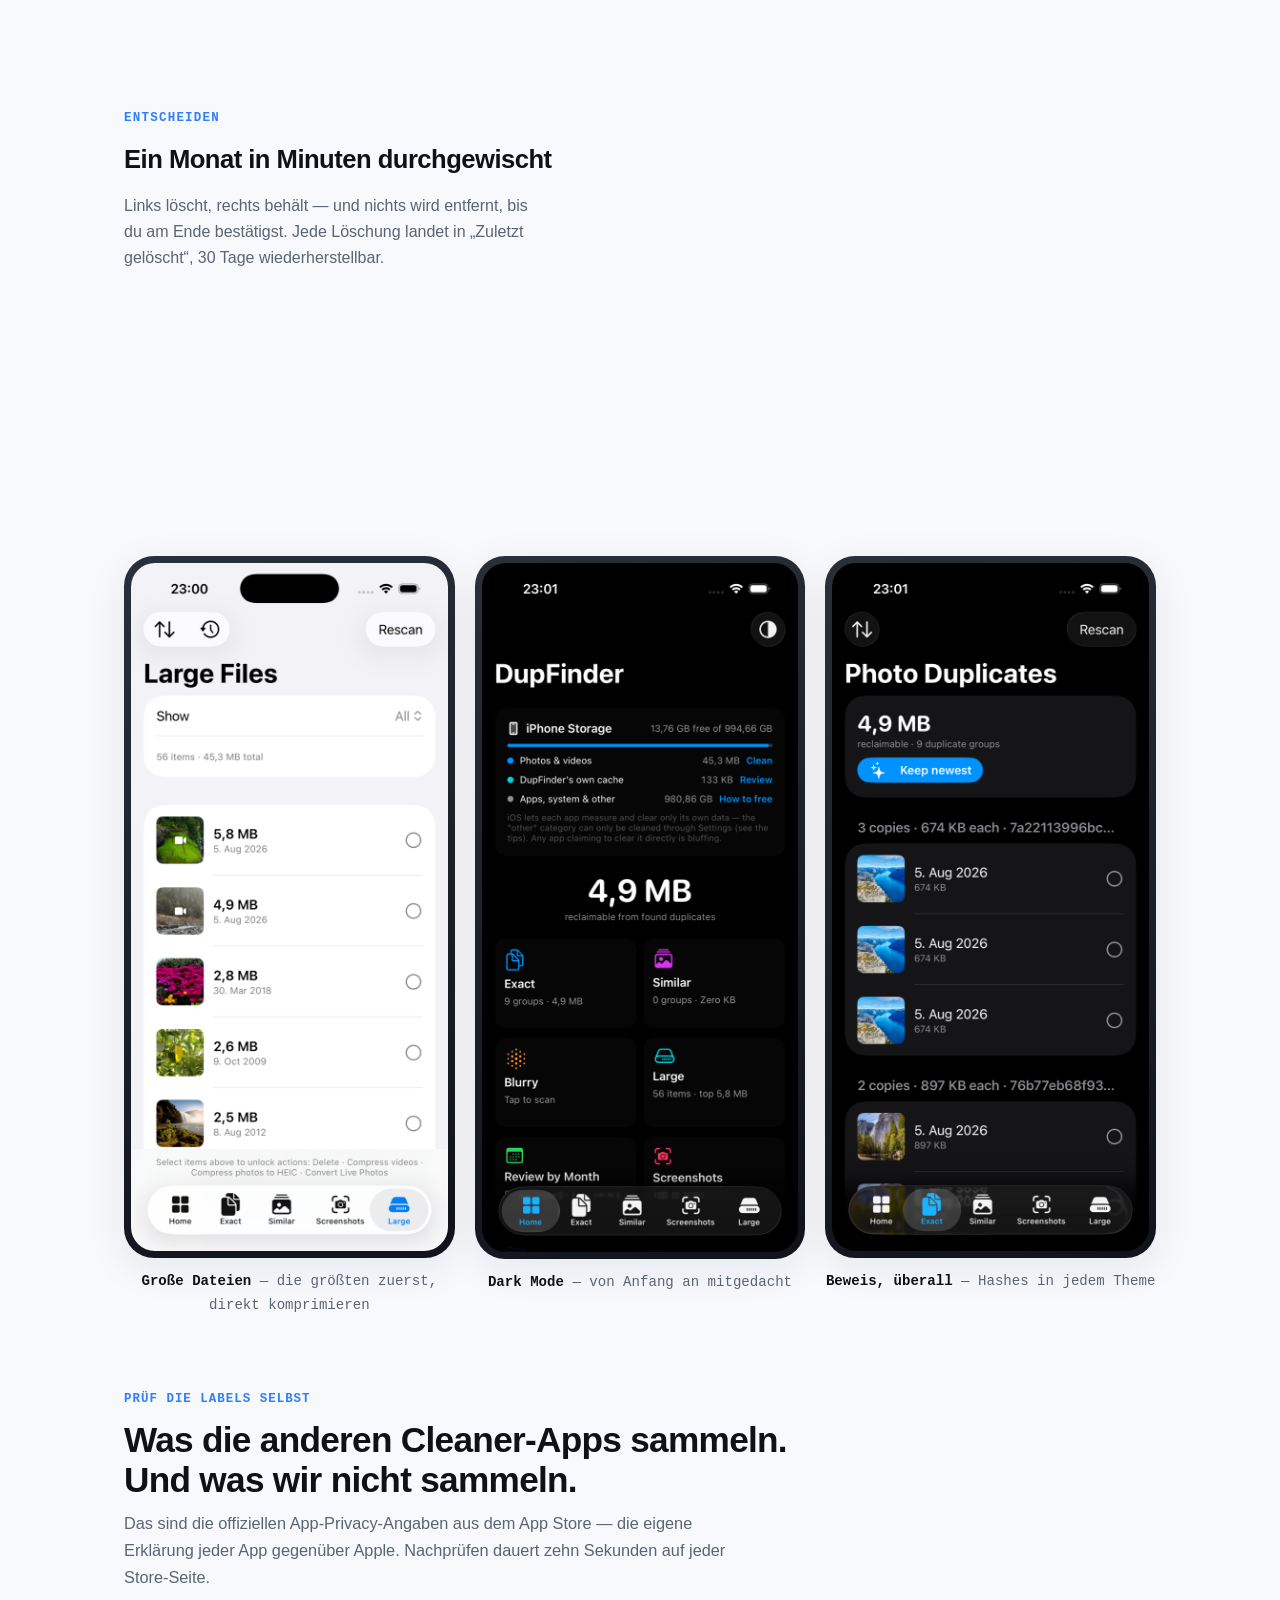
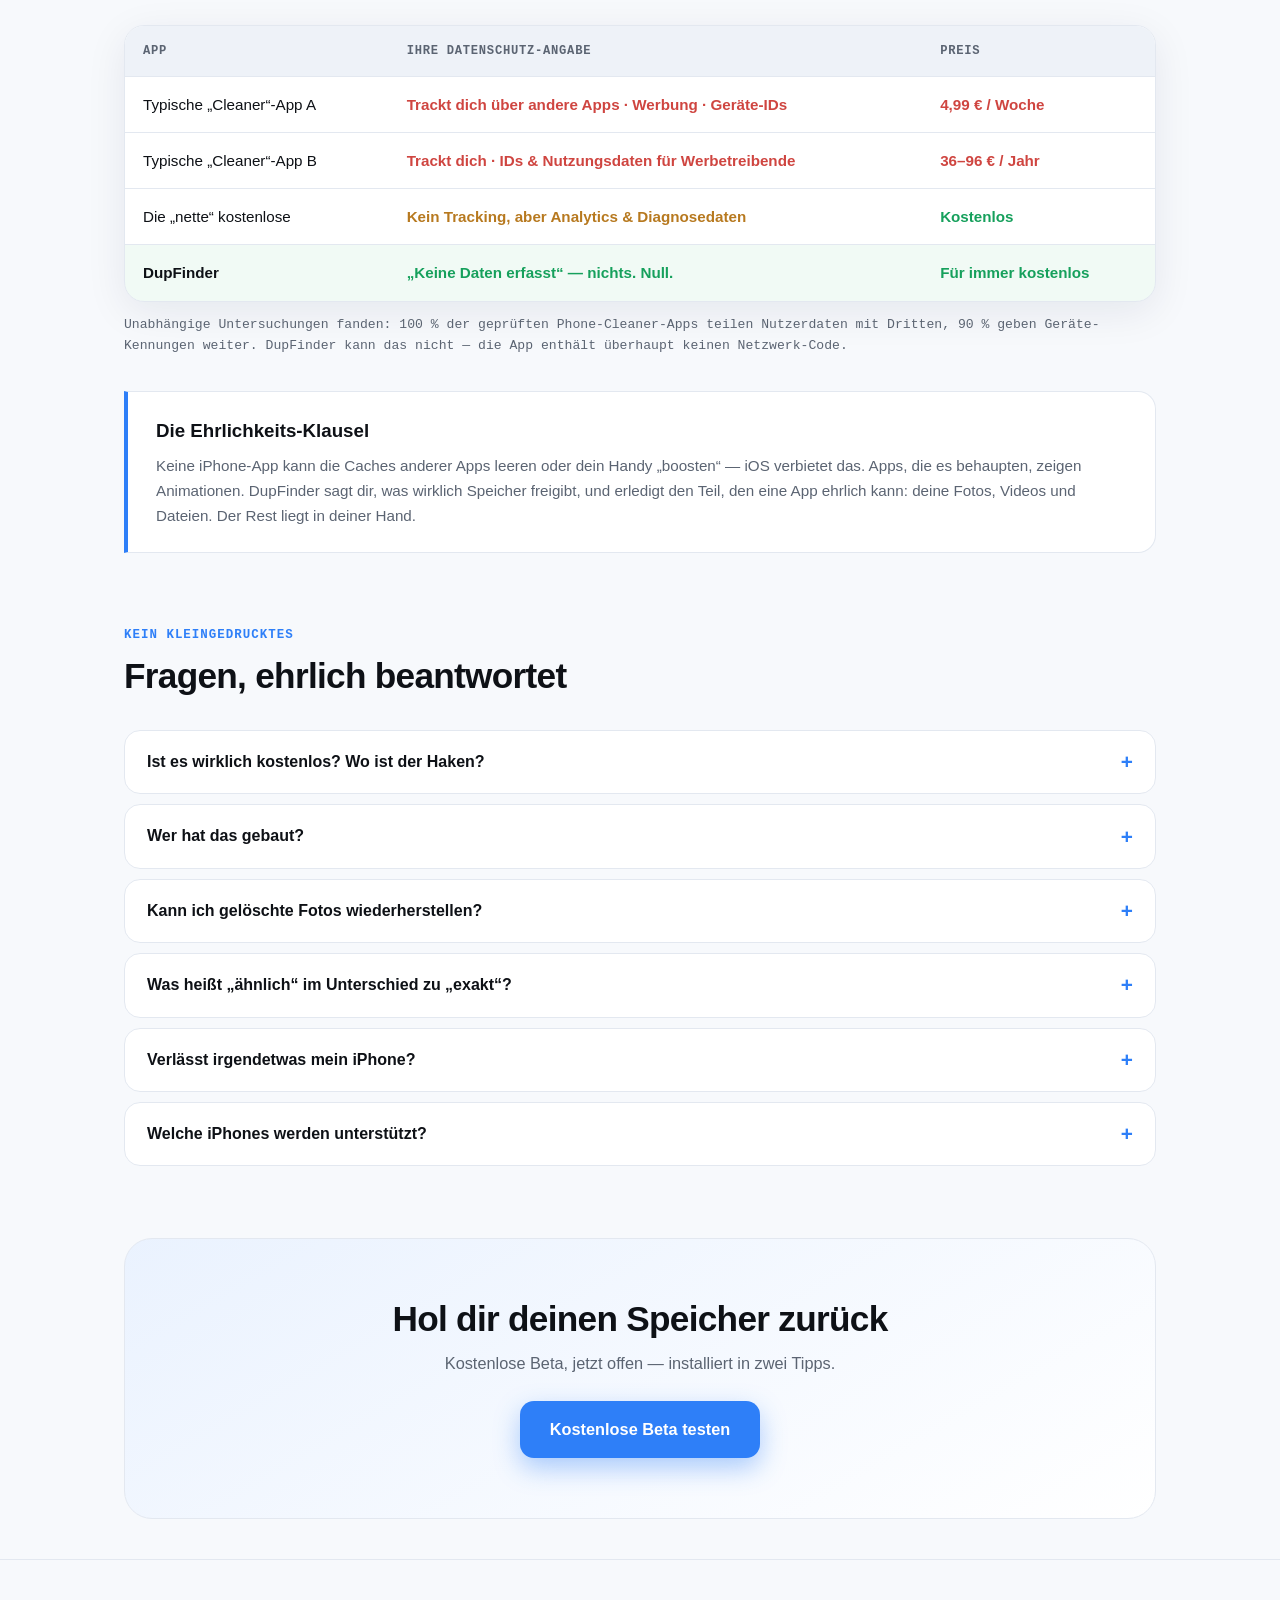
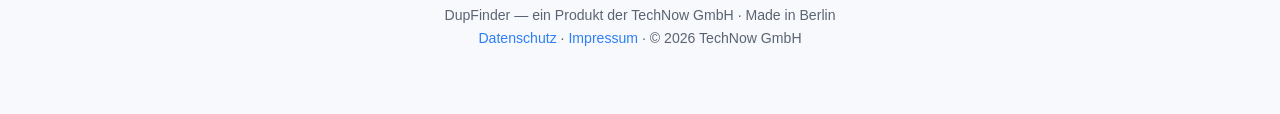
==== commit 60dbbe1b: "Add og/social cards, favicons, robots+sitemap, branded 404, photo credits" ====
--- a/de/index.html
+++ b/de/index.html
@@ -7,6 +7,23 @@
 <meta name="description" content="DupFinder findet doppelte, ähnliche, unscharfe und übergroße Fotos, Videos und Dateien auf deinem iPhone — komplett auf dem Gerät. Für immer kostenlos. Kein Abo. Kein Tracking. Keine Uploads. Niemals.">
 <link rel="alternate" hreflang="en" href="https://getdupfinder.com/">
 <link rel="alternate" hreflang="de" href="https://getdupfinder.com/de/">
+<link rel="canonical" href="https://getdupfinder.com/de/">
+<meta property="og:type" content="website">
+<meta property="og:site_name" content="DupFinder">
+<meta property="og:title" content="DupFinder — Jedes Duplikat finden. Jedem Löschen vertrauen.">
+<meta property="og:description" content="Für immer kostenlos. Kein Abo. Kein Tracking. Der iPhone-Cleaner, der jedes Duplikat per SHA-256 beweist — und 0 Byte deiner Daten erfasst.">
+<meta property="og:url" content="https://getdupfinder.com/de/">
+<meta property="og:image" content="https://getdupfinder.com/assets/og.png">
+<meta property="og:image:width" content="1200">
+<meta property="og:image:height" content="630">
+<meta property="og:locale" content="de_DE">
+<meta name="twitter:card" content="summary_large_image">
+<meta name="twitter:title" content="DupFinder — Jedes Duplikat finden. Jedem Löschen vertrauen.">
+<meta name="twitter:description" content="Für immer kostenlos. Kein Abo. Kein Tracking. Der iPhone-Cleaner, der jedes Duplikat per SHA-256 beweist — und 0 Byte deiner Daten erfasst.">
+<meta name="twitter:image" content="https://getdupfinder.com/assets/og.png">
+<link rel="icon" type="image/png" sizes="32x32" href="../assets/favicon-32.png">
+<link rel="icon" type="image/png" sizes="192x192" href="../assets/favicon-192.png">
+<link rel="apple-touch-icon" href="../assets/apple-touch-icon.png">
 <link rel="stylesheet" href="../style.css">
 </head>
 <body>
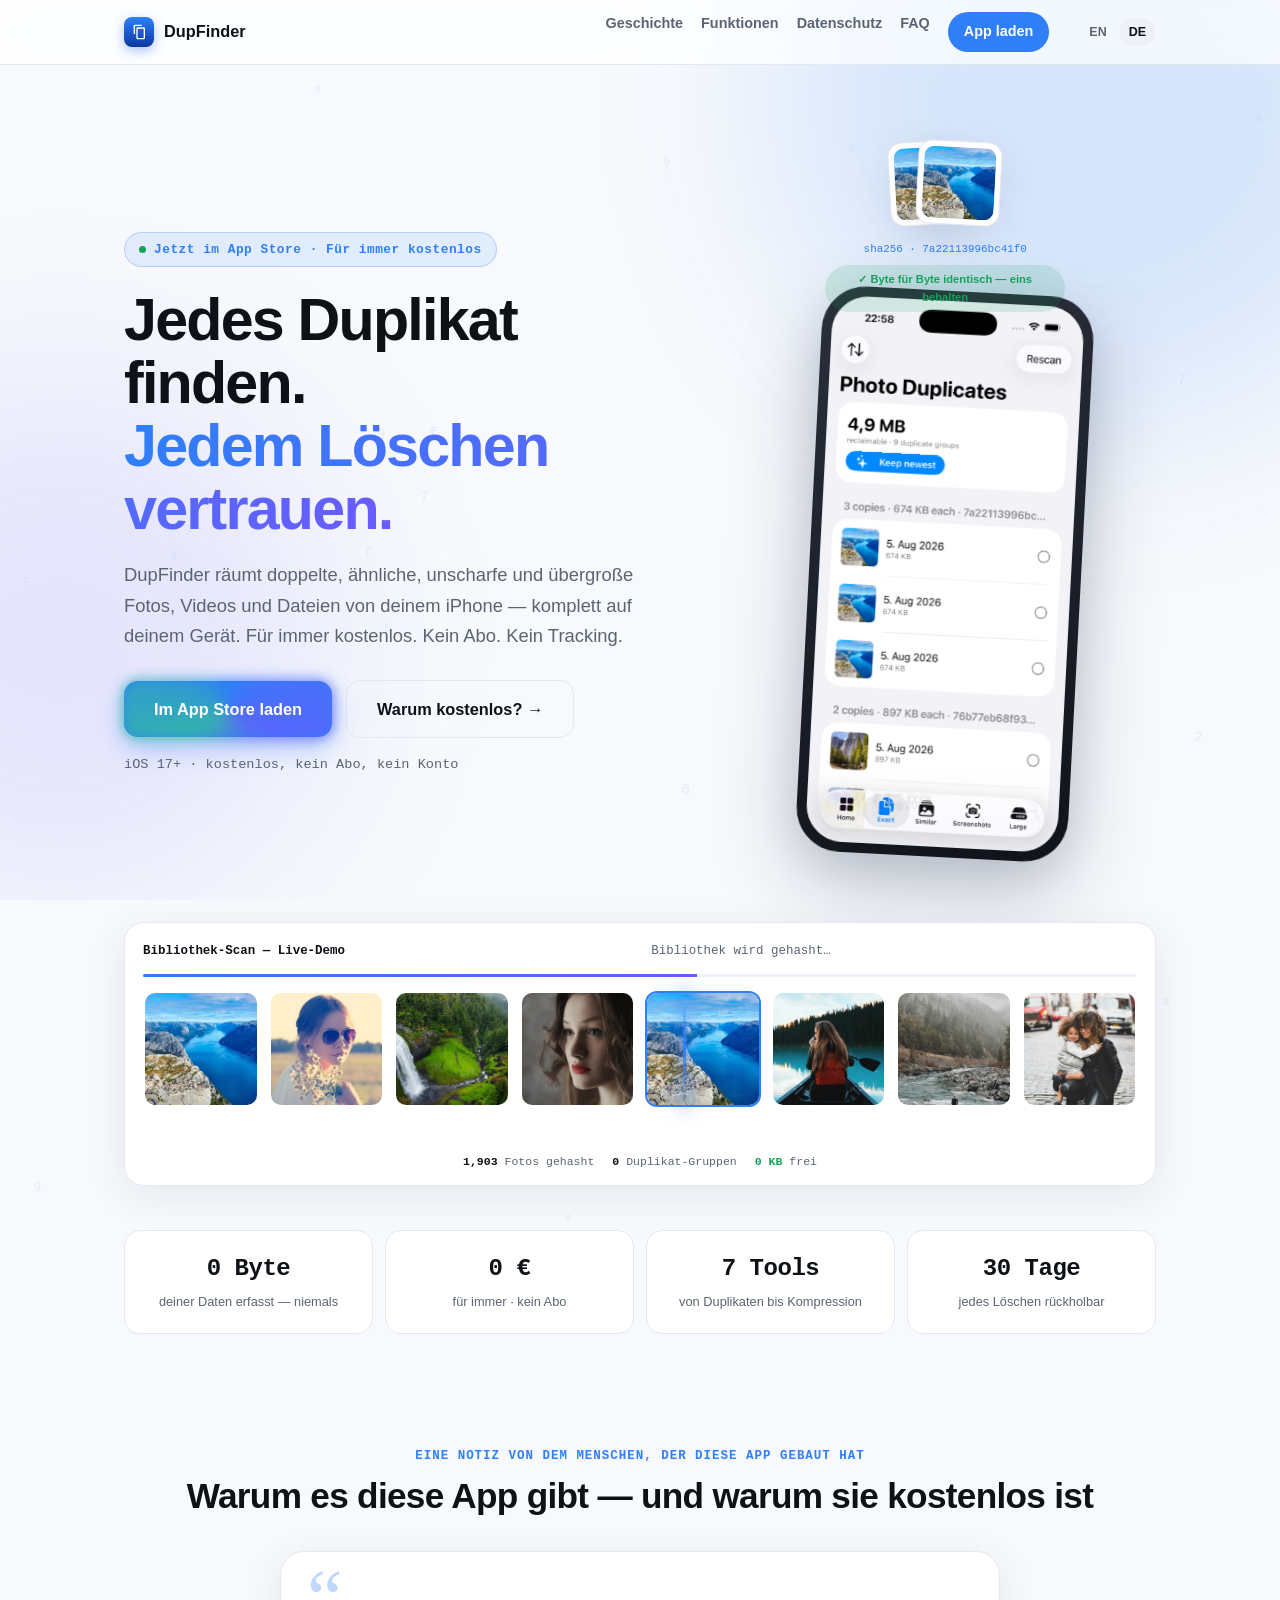
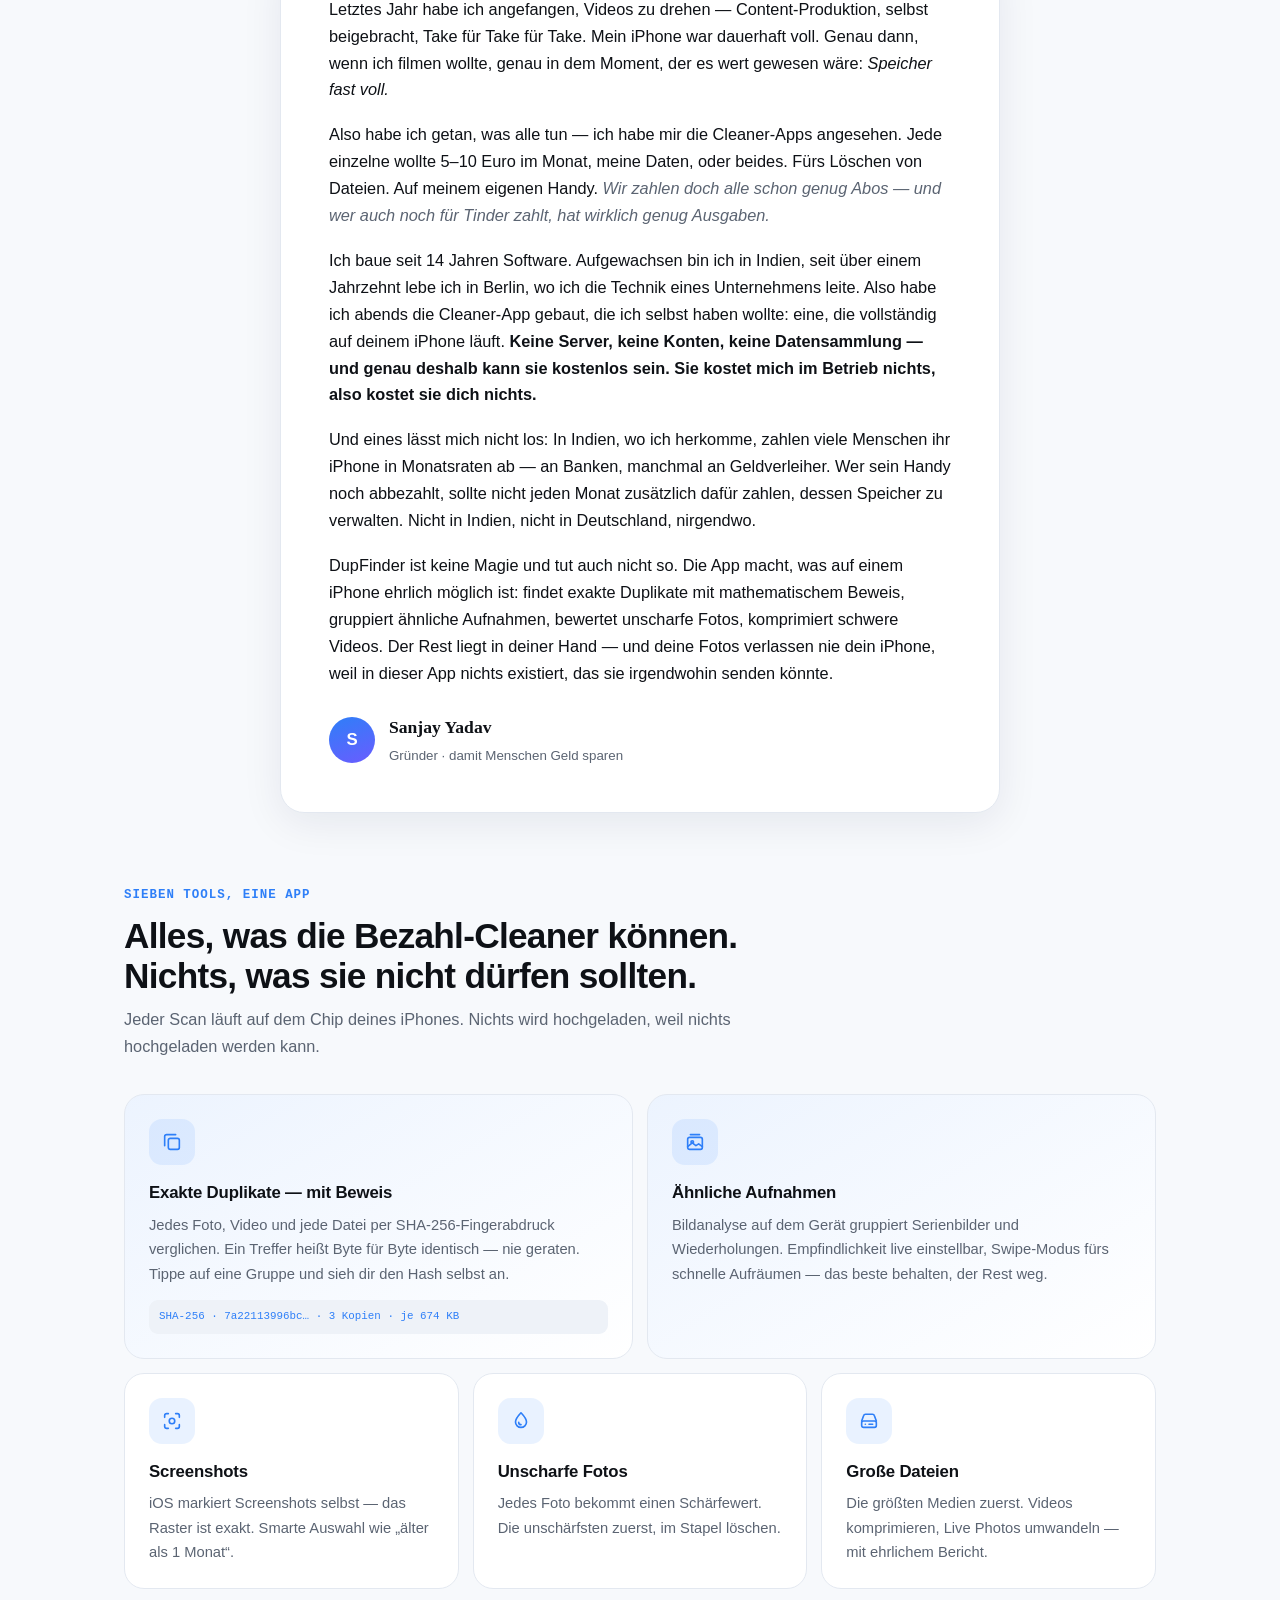
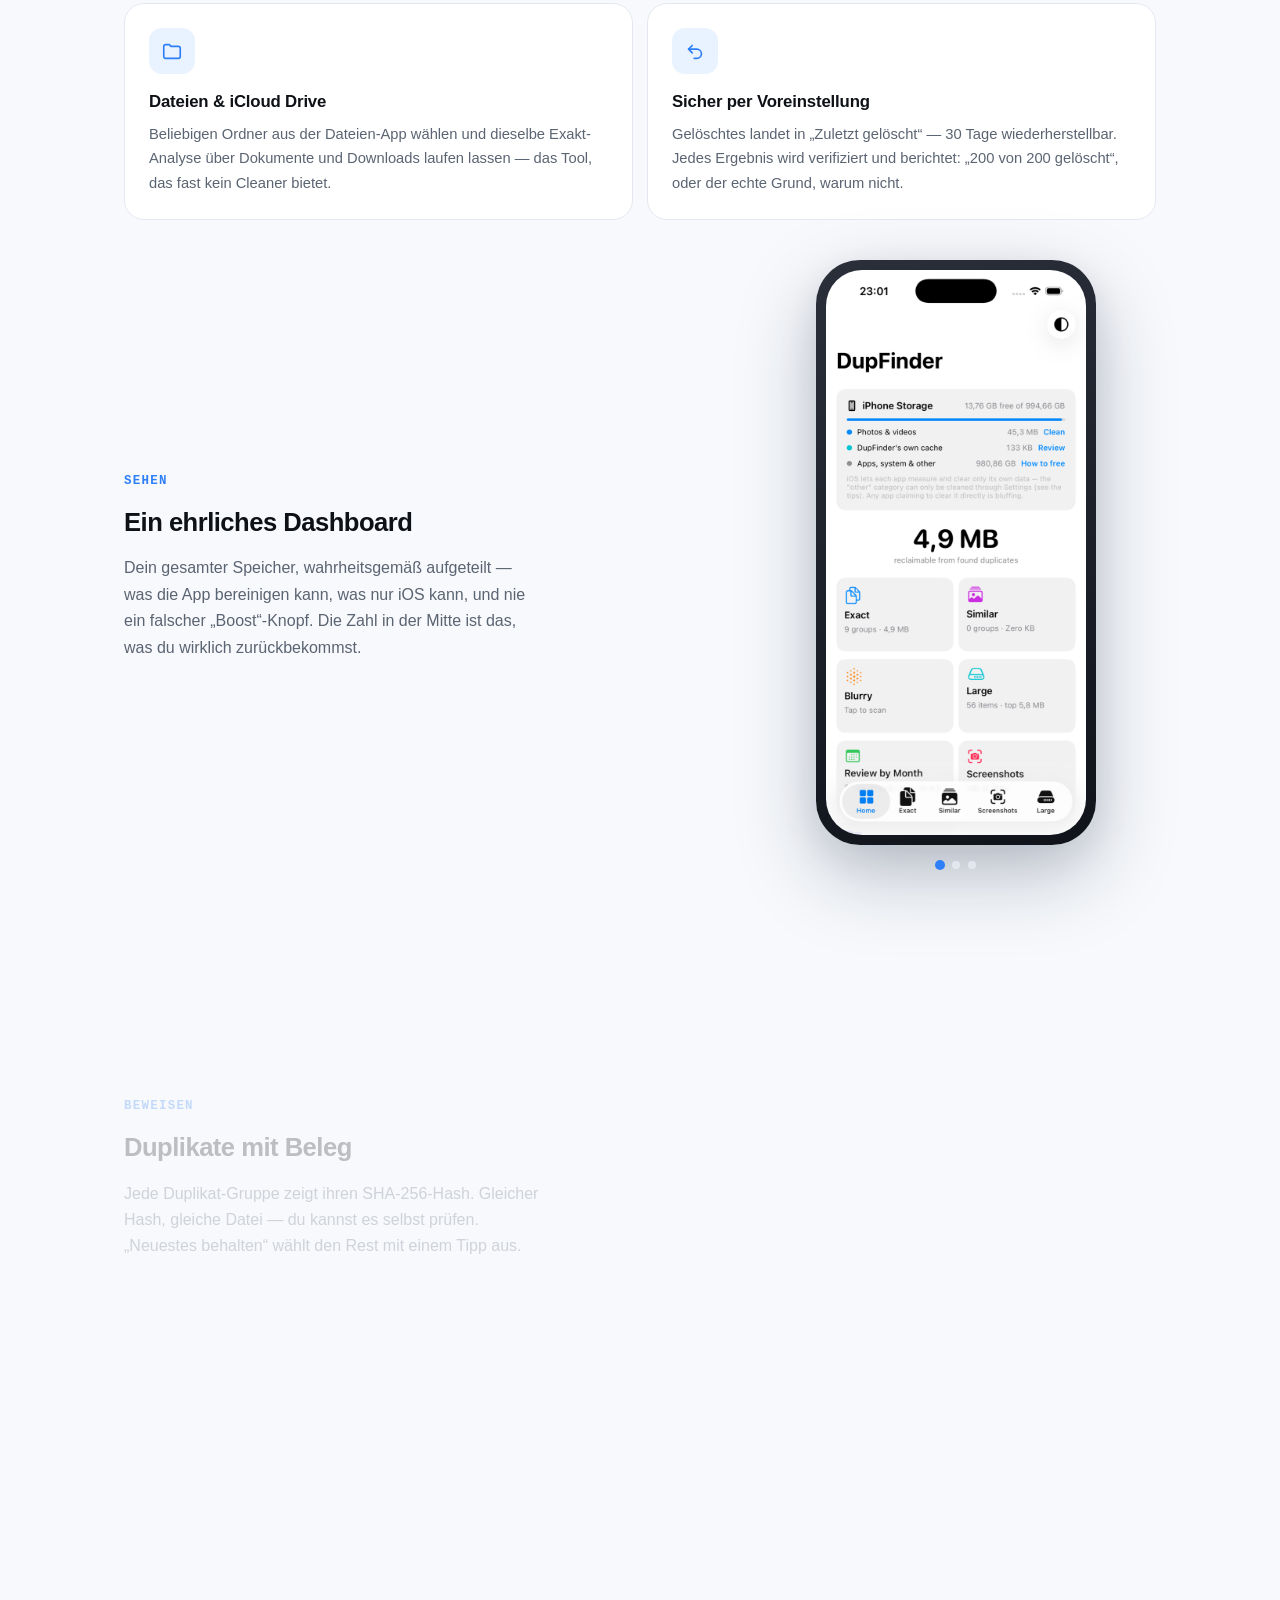
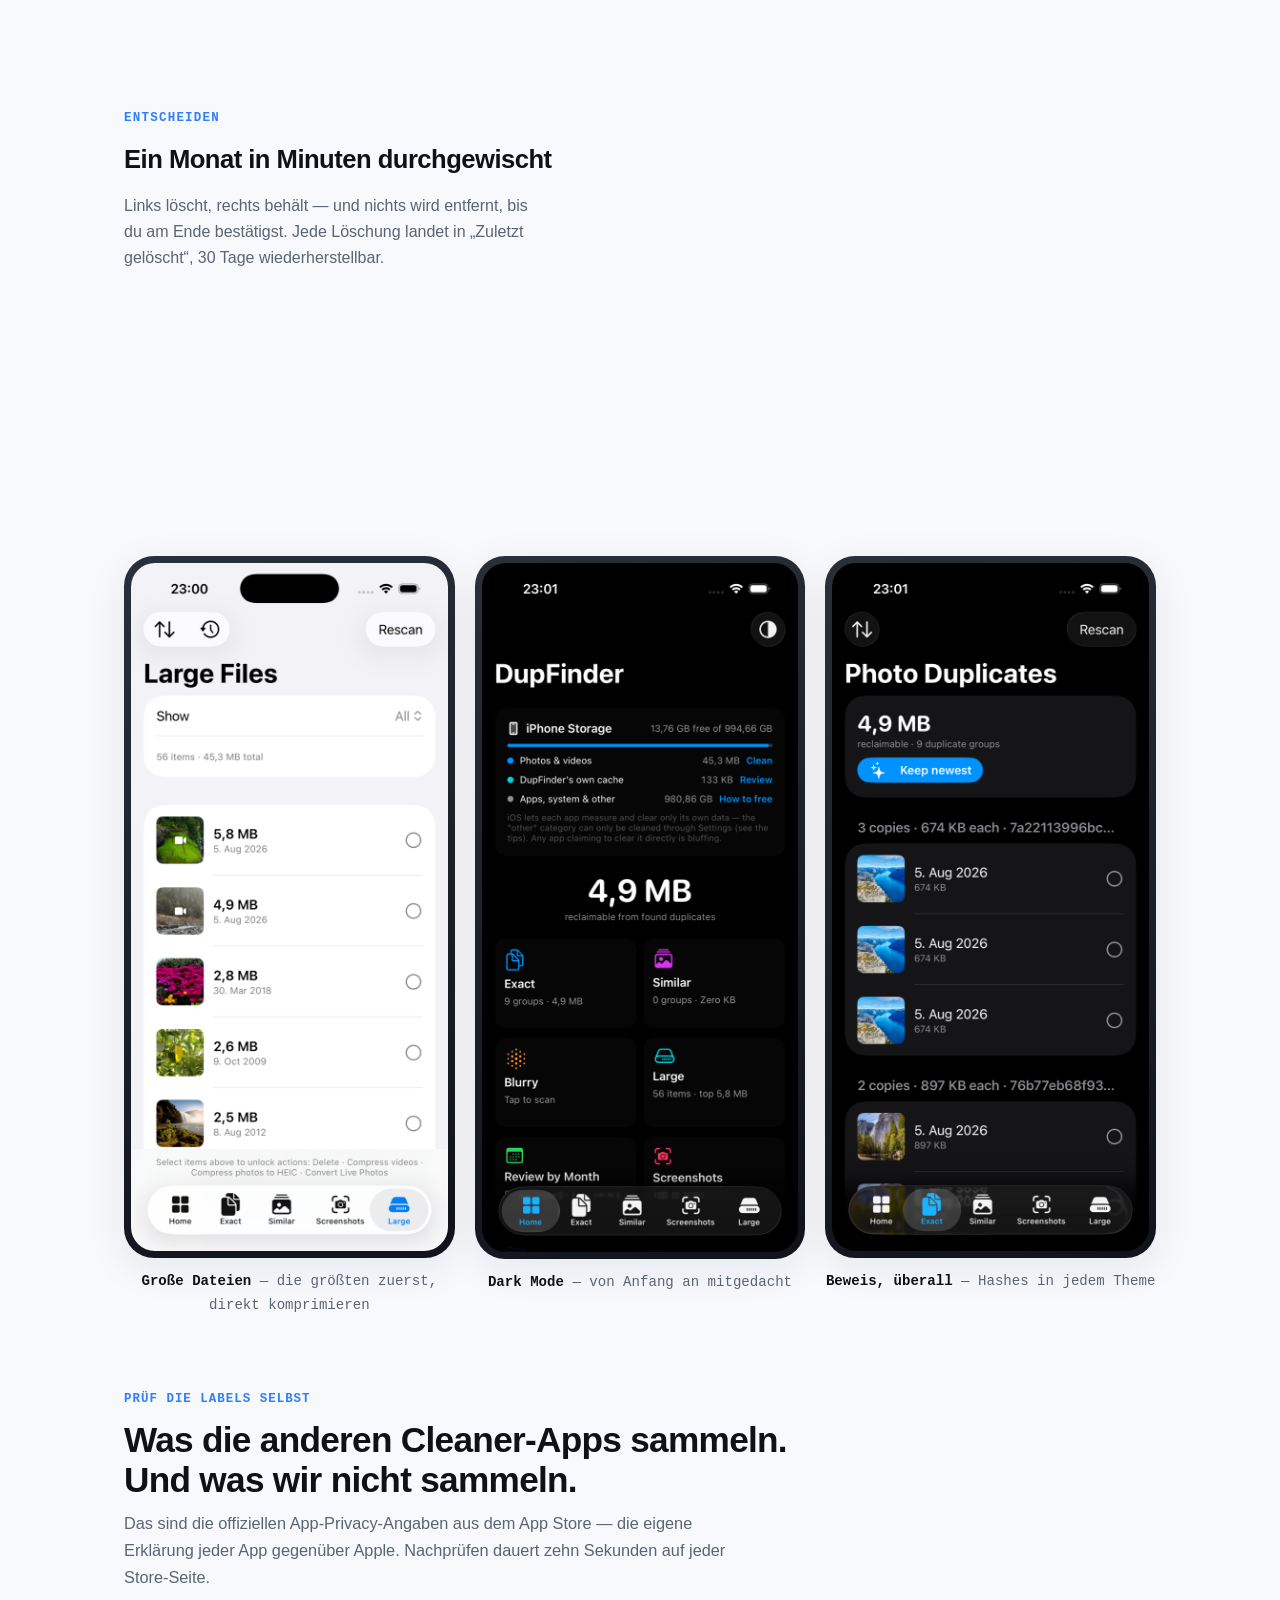
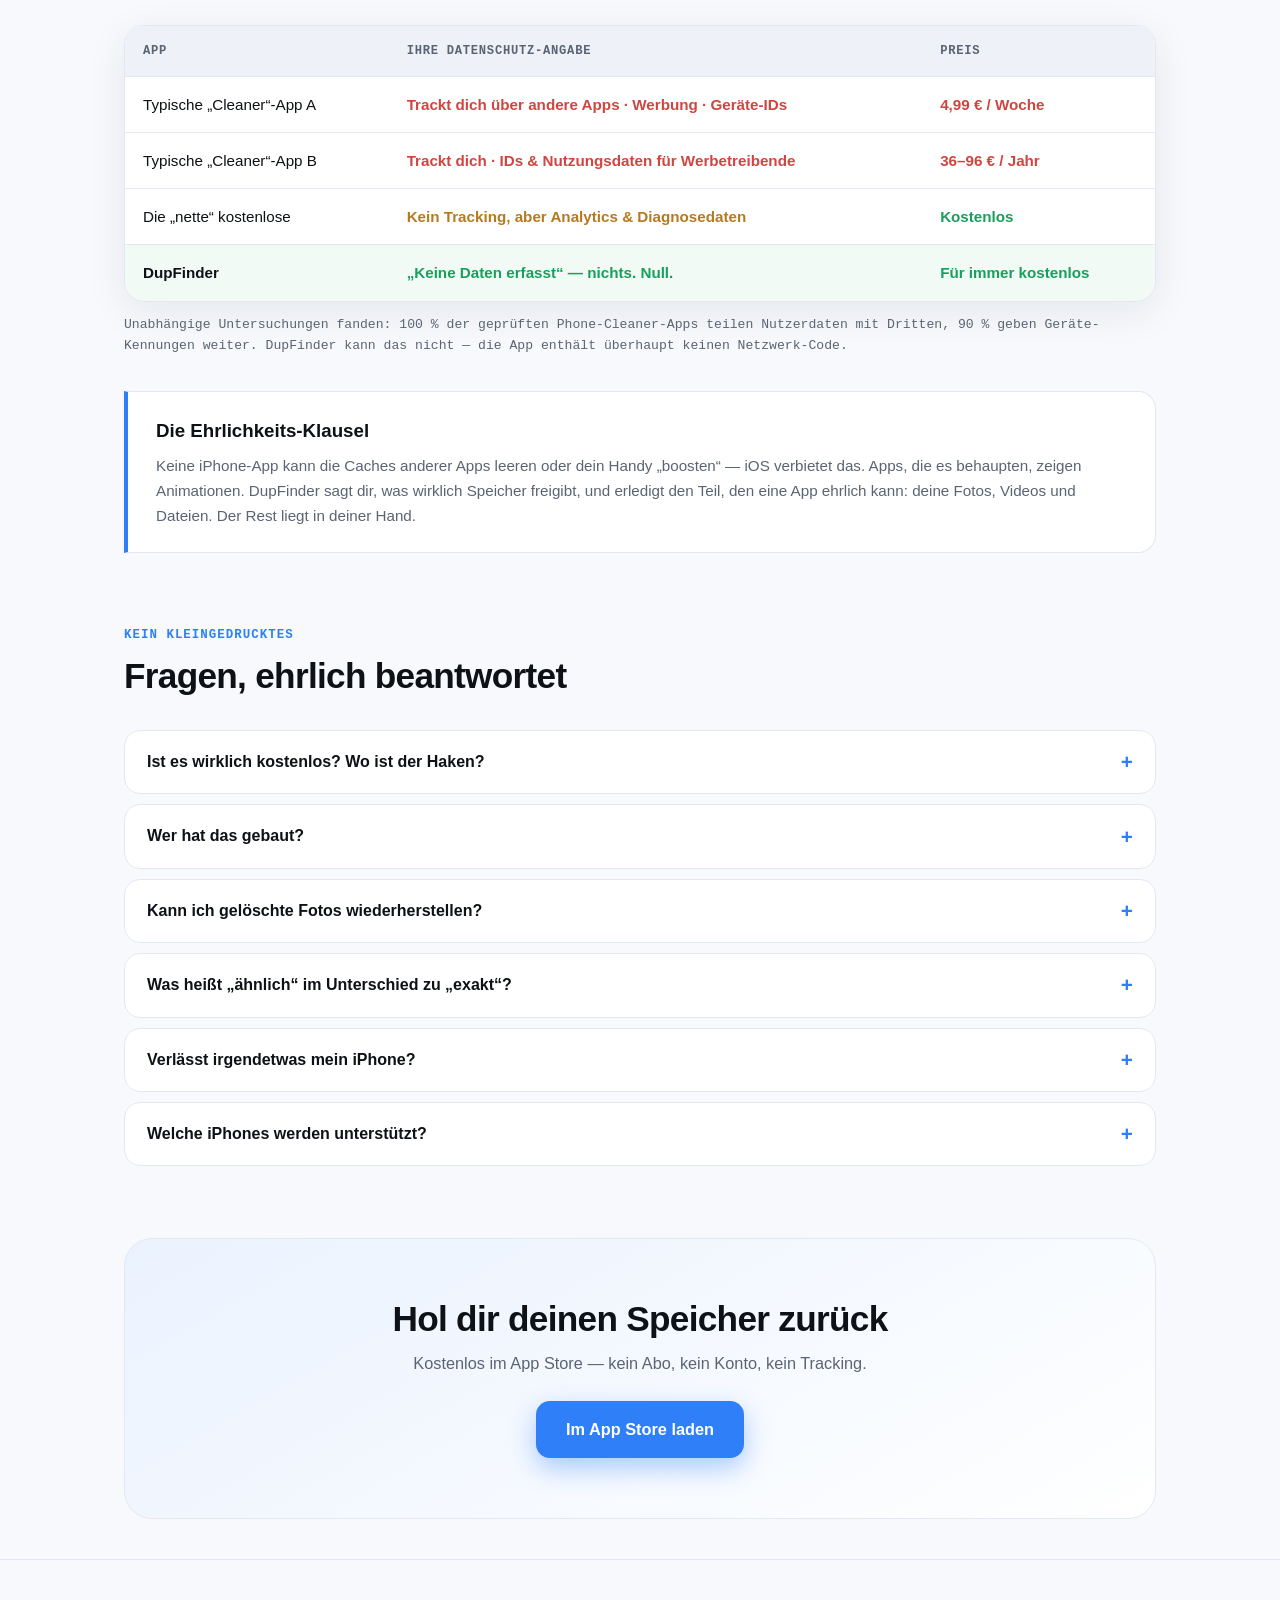
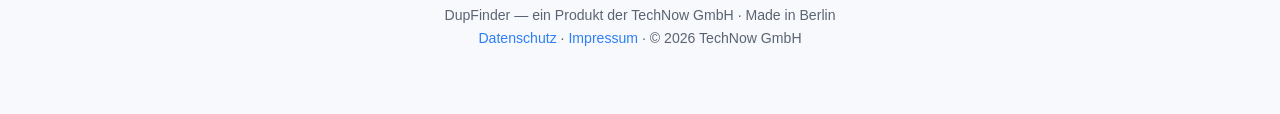
==== commit 0f0a8171: "Launch: DupFinder is live on the App Store — swap TestFlight CTAs for App Store links, add iOS smart" ====
--- a/de/index.html
+++ b/de/index.html
@@ -7,6 +7,7 @@
 <meta name="description" content="DupFinder findet doppelte, ähnliche, unscharfe und übergroße Fotos, Videos und Dateien auf deinem iPhone — komplett auf dem Gerät. Für immer kostenlos. Kein Abo. Kein Tracking. Keine Uploads. Niemals.">
 <link rel="alternate" hreflang="en" href="https://getdupfinder.com/">
 <link rel="alternate" hreflang="de" href="https://getdupfinder.com/de/">
+<meta name="apple-itunes-app" content="app-id=6796116419">
 <link rel="canonical" href="https://getdupfinder.com/de/">
 <meta property="og:type" content="website">
 <meta property="og:site_name" content="DupFinder">
@@ -40,7 +41,7 @@
       <a href="#features">Funktionen</a>
       <a href="#privacy">Datenschutz</a>
       <a href="#faq">FAQ</a>
-      <a class="nav-cta" href="https://testflight.apple.com/join/9675T9D4">Beta laden</a>
+      <a class="nav-cta" href="https://apps.apple.com/app/id6796116419">App laden</a>
     </div>
     <div class="nav-lang">
       <a href="../" onclick="try{localStorage.setItem('df-lang','en')}catch(e){}">EN</a>
@@ -54,14 +55,14 @@
   <canvas id="hexfield" aria-hidden="true"></canvas>
   <div class="wrap hero-grid">
     <div>
-      <span class="eyebrow"><span class="dot"></span>Kostenlose Beta offen · App-Store-Release folgt</span>
+      <span class="eyebrow"><span class="dot"></span>Jetzt im App Store · Für immer kostenlos</span>
       <h1>Jedes Duplikat finden.<br><span class="grad">Jedem Löschen vertrauen.</span></h1>
       <p class="tagline">DupFinder räumt doppelte, ähnliche, unscharfe und übergroße Fotos, Videos und Dateien von deinem iPhone — komplett auf deinem Gerät. Für immer kostenlos. Kein Abo. Kein Tracking.</p>
       <div class="cta-row">
-        <a class="cta glow" href="https://testflight.apple.com/join/9675T9D4">Kostenlose Beta testen</a>
+        <a class="cta glow" href="https://apps.apple.com/app/id6796116419">Im App Store laden</a>
         <a class="cta ghost" href="#story">Warum kostenlos? →</a>
       </div>
-      <p class="cta-note">iOS 17+ · installiert in zwei Tipps über TestFlight</p>
+      <p class="cta-note">iOS 17+ · kostenlos, kein Abo, kein Konto</p>
     </div>
 
     <div class="phone-stage reveal">
@@ -275,8 +276,8 @@
 
     <div class="final reveal">
       <h2>Hol dir deinen Speicher zurück</h2>
-      <p class="lead" style="margin:8px auto 24px; max-width:none">Kostenlose Beta, jetzt offen — installiert in zwei Tipps.</p>
-      <a class="cta" href="https://testflight.apple.com/join/9675T9D4">Kostenlose Beta testen</a>
+      <p class="lead" style="margin:8px auto 24px; max-width:none">Kostenlos im App Store — kein Abo, kein Konto, kein Tracking.</p>
+      <a class="cta" href="https://apps.apple.com/app/id6796116419">Im App Store laden</a>
     </div>
   </div>
 </section>
